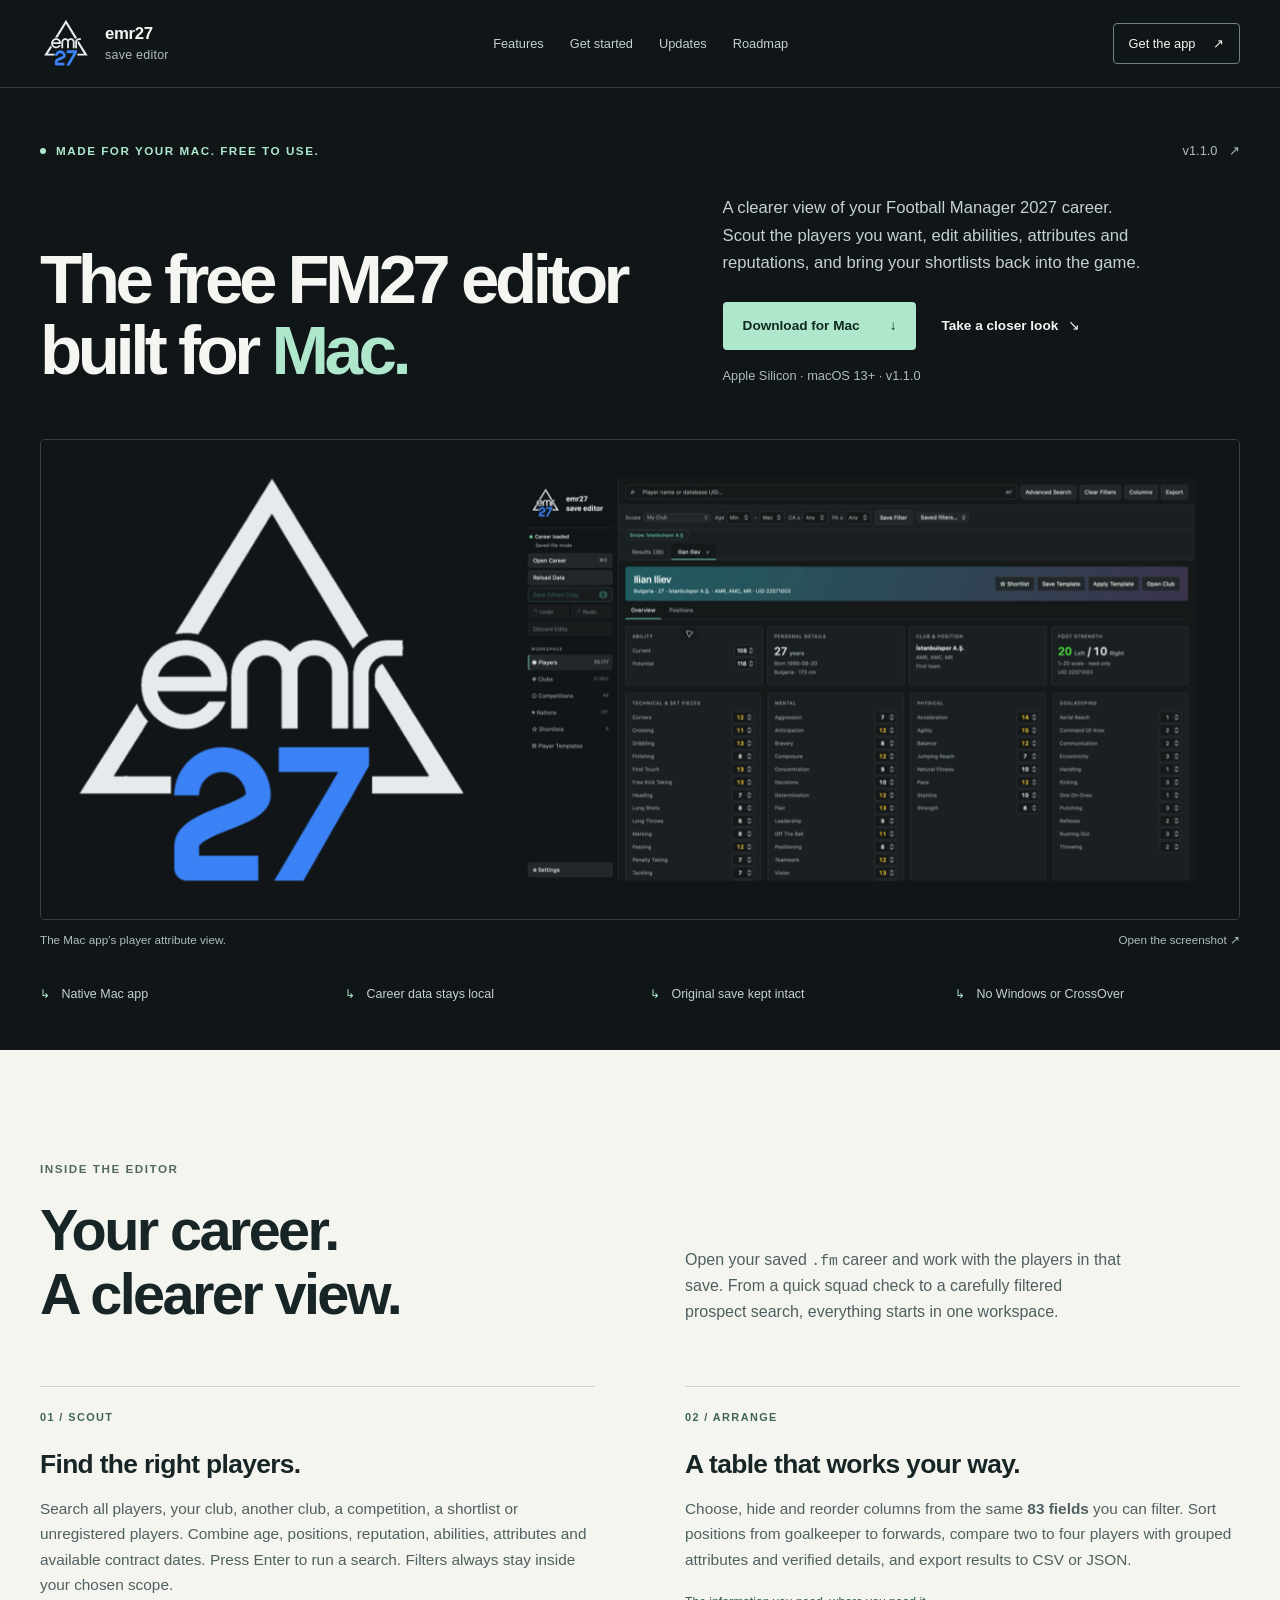
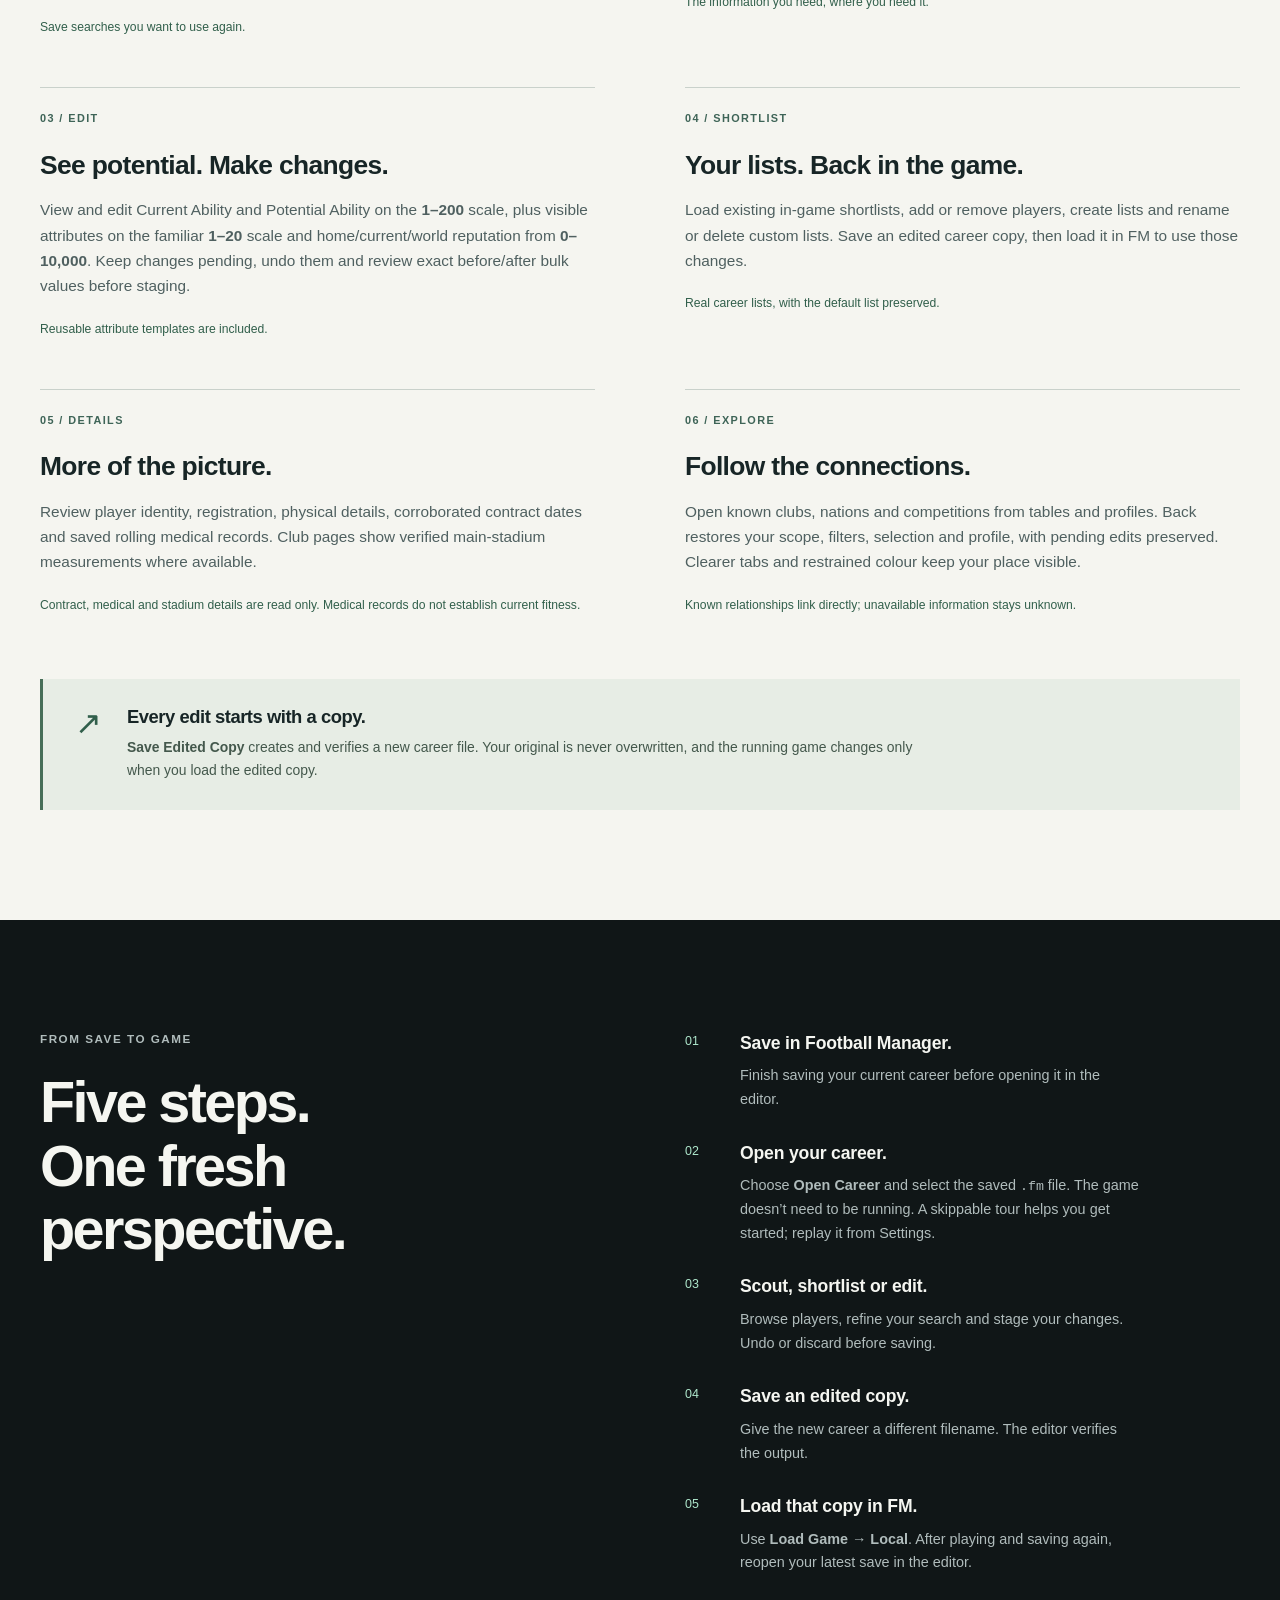
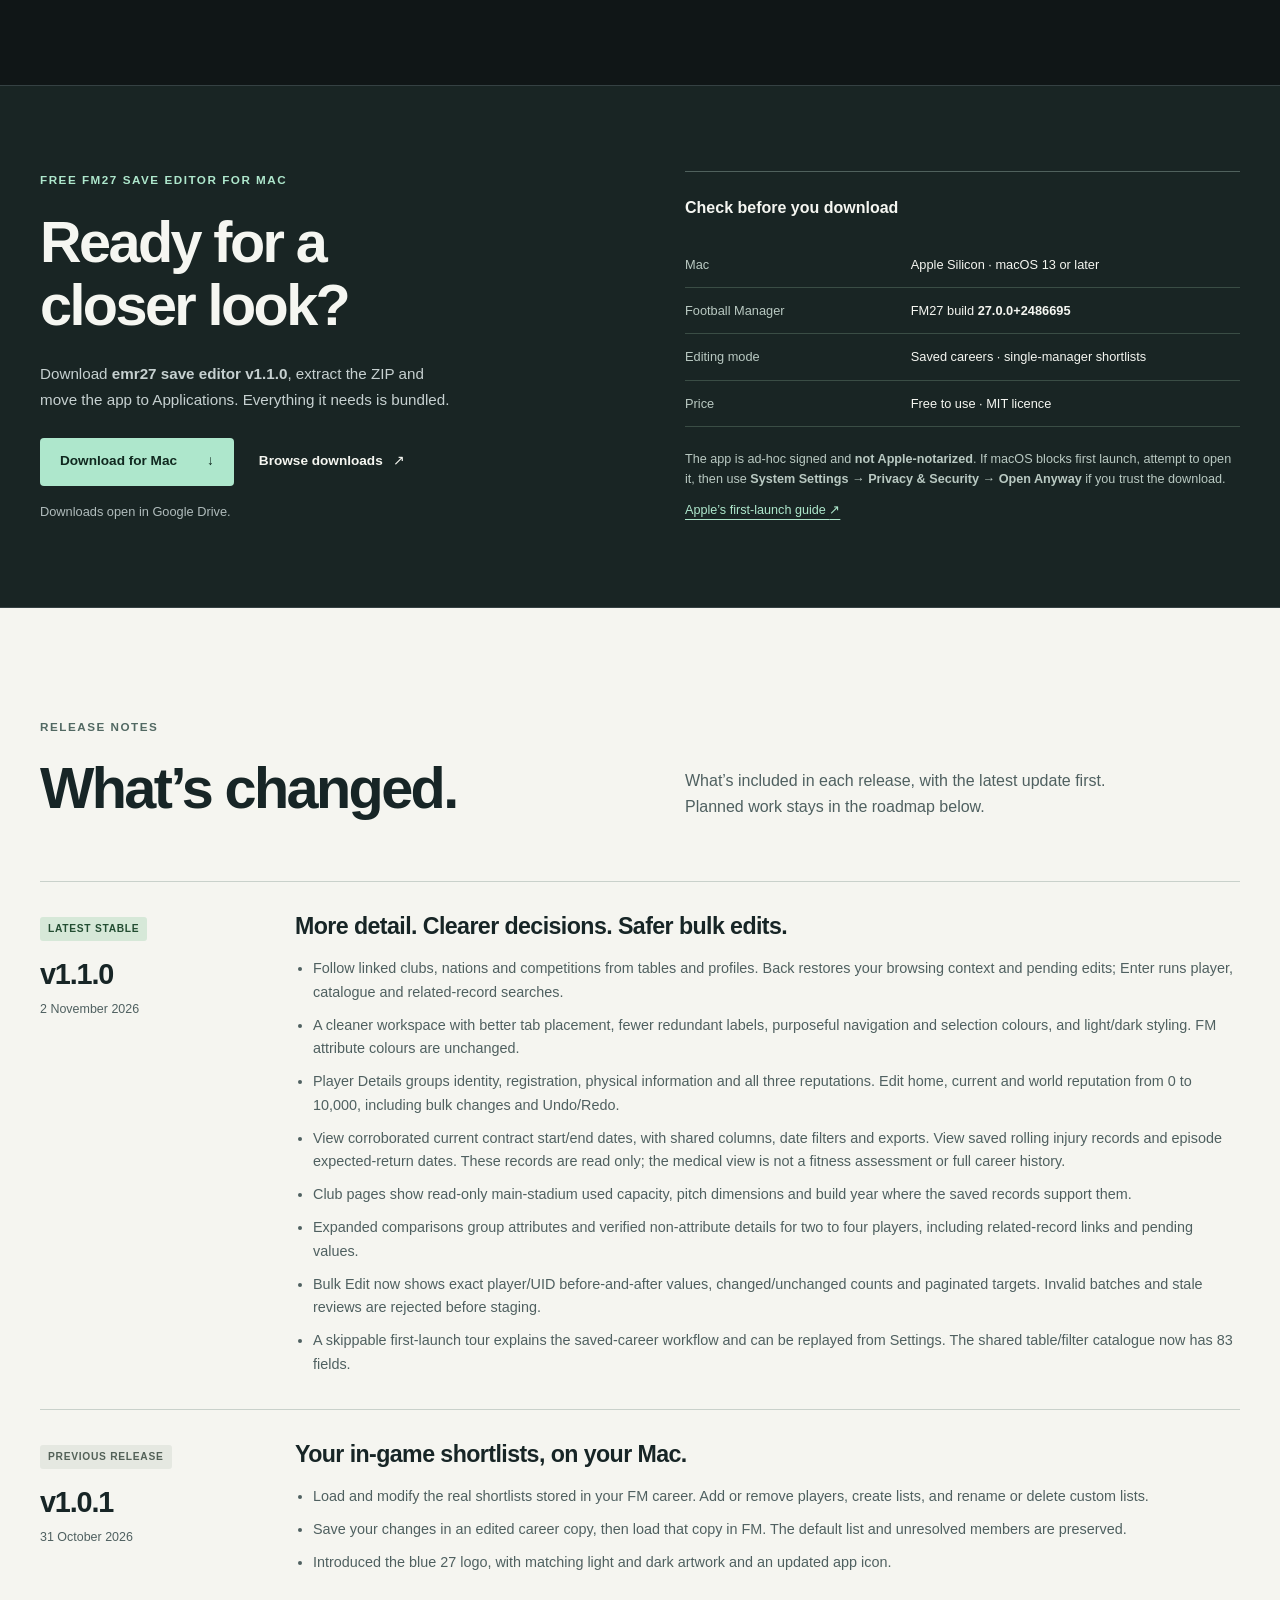
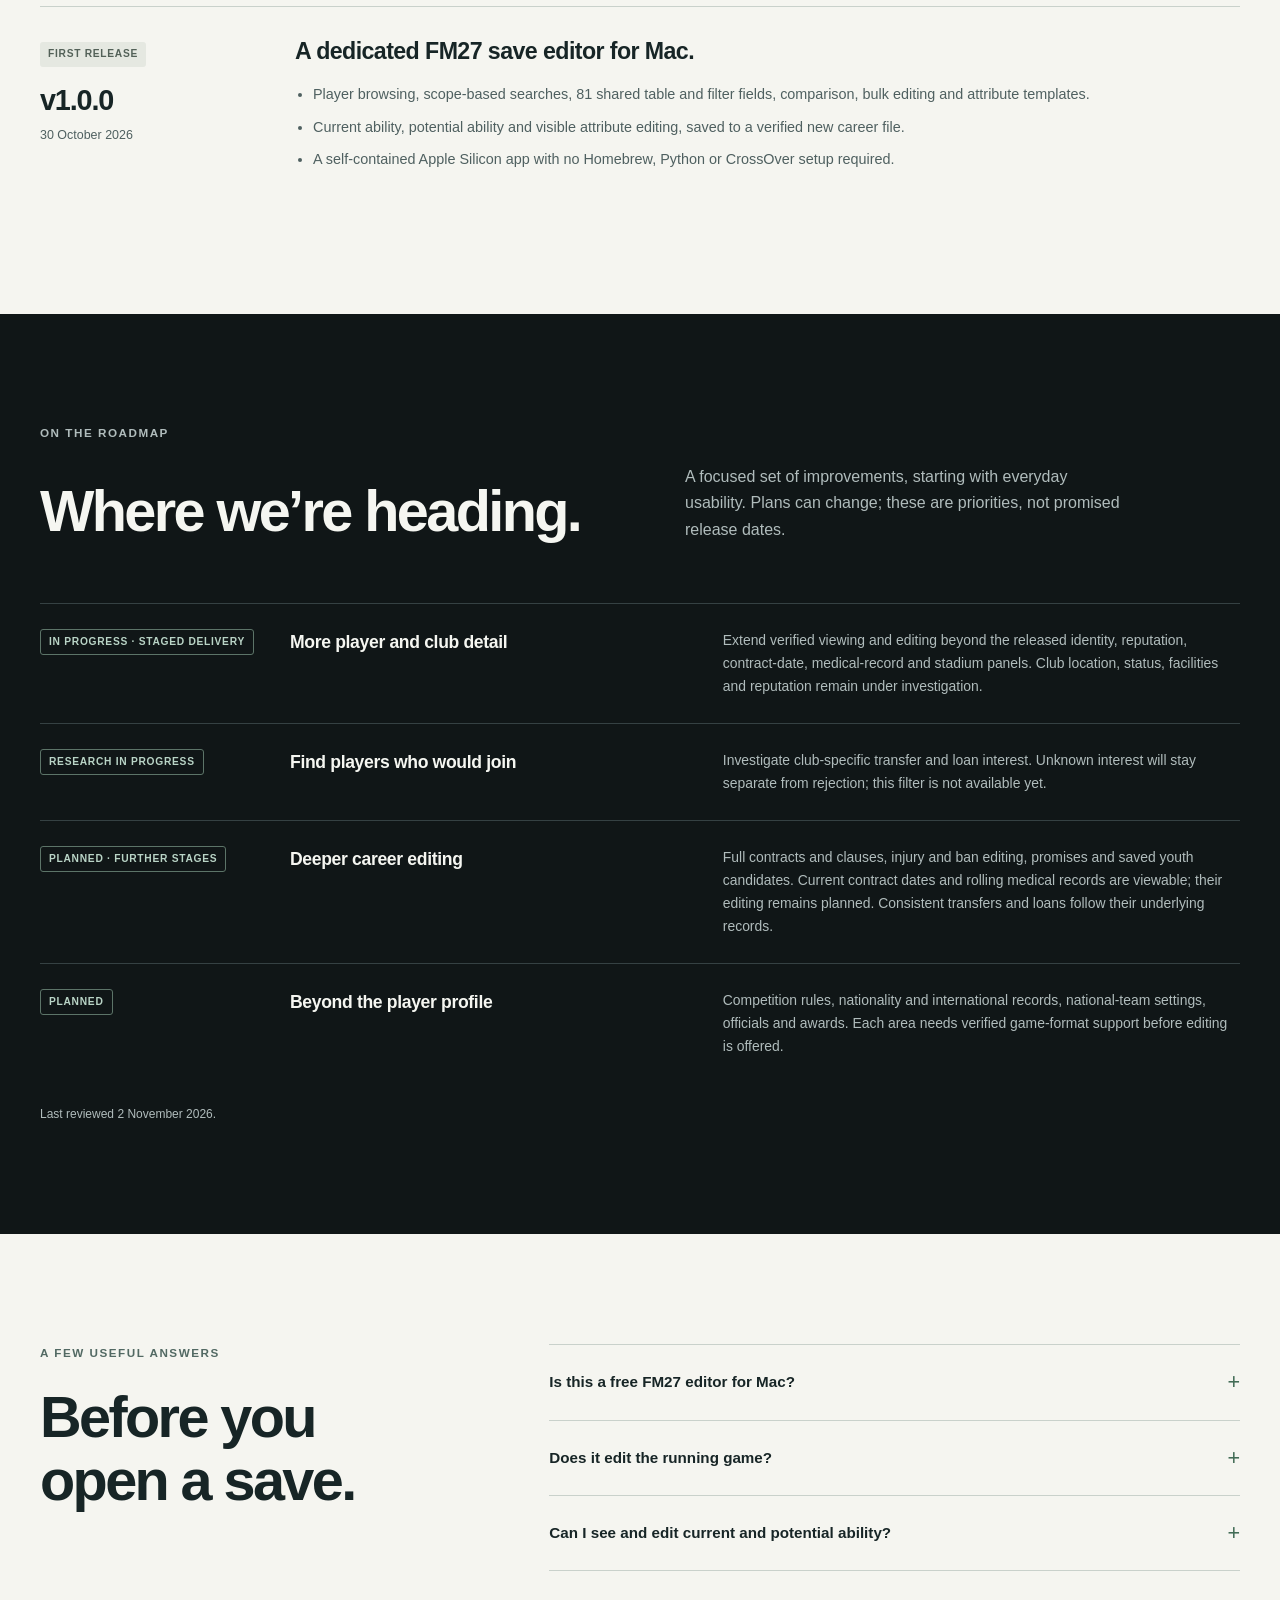
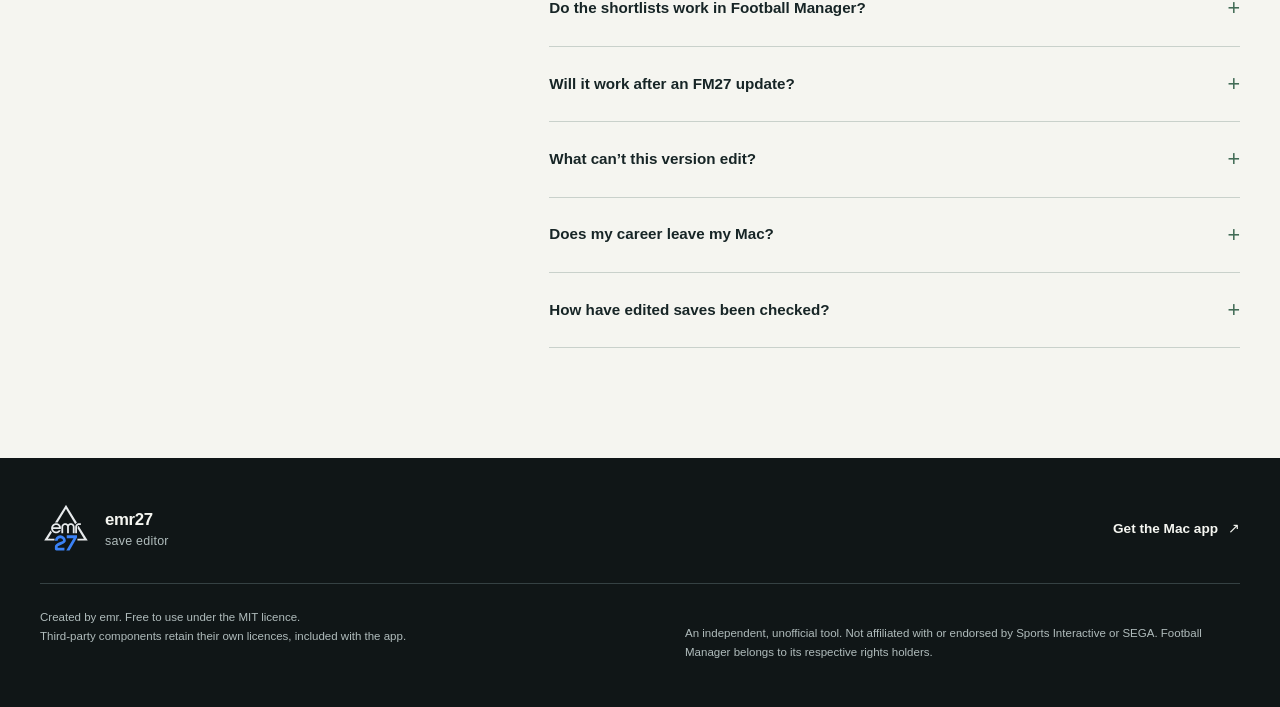
==== emr27/index.html @ 1d3b6b30 "Update emr27 page for the public 1.1.0 release" ====
<!doctype html>
<!-- Written by and owned by emr. Copyright (c) 2026 emr. Free to use under the MIT License. -->
<html lang="en">
<head>
  <meta charset="utf-8">
  <meta name="viewport" content="width=device-width, initial-scale=1">
  <title>Free FM27 Editor for Mac — emr27 save editor</title>
  <meta name="description" content="A free FM27 save editor for Mac. Scout current and potential ability, edit attributes and reputations, compare players and manage in-game shortlists. Built for Apple Silicon.">
  <meta name="robots" content="index, follow, max-image-preview:large">
  <meta name="theme-color" content="#101617">
  <link rel="canonical" href="https://www.aribulan.com/emr27/">
  <link rel="icon" type="image/svg+xml" href="assets/emr27-logo.svg">
  <meta property="og:type" content="website">
  <meta property="og:locale" content="en_GB">
  <meta property="og:title" content="Free FM27 Editor for Mac — emr27 save editor">
  <meta property="og:description" content="A free FM27 save editor for Mac. Scout current and potential ability, edit attributes and reputations, compare players and manage in-game shortlists. Built for Apple Silicon.">
  <meta property="og:url" content="https://www.aribulan.com/emr27/">
  <meta property="og:site_name" content="emr27 save editor">
  <meta property="og:image" content="https://www.aribulan.com/emr27/assets/emr27-banner.png">
  <meta property="og:image:width" content="2500">
  <meta property="og:image:height" content="1000">
  <meta property="og:image:alt" content="The blue 27 emr logo beside the Mac app’s player attributes screen.">
  <meta name="twitter:card" content="summary_large_image">
  <meta name="twitter:title" content="Free FM27 Editor for Mac — emr27 save editor">
  <meta name="twitter:description" content="A free FM27 save editor for Mac. Scout current and potential ability, edit attributes and reputations, compare players and manage in-game shortlists. Built for Apple Silicon.">
  <meta name="twitter:image" content="https://www.aribulan.com/emr27/assets/emr27-banner.png">
  <link rel="stylesheet" href="style.css">
  <script type="application/ld+json">{"@context": "https://schema.org", "@graph": [{"@type": "WebPage", "@id": "https://www.aribulan.com/emr27/", "url": "https://www.aribulan.com/emr27/", "name": "Free FM27 Editor for Mac — emr27 save editor", "description": "A free FM27 save editor for Mac. Scout current and potential ability, edit attributes and reputations, compare players and manage in-game shortlists. Built for Apple Silicon.", "inLanguage": "en", "dateModified": "2026-11-02", "primaryImageOfPage": "https://www.aribulan.com/emr27/assets/emr27-banner.png", "mainEntity": {"@id": "https://www.aribulan.com/emr27/#application"}}, {"@type": "SoftwareApplication", "@id": "https://www.aribulan.com/emr27/#application", "name": "emr27 save editor", "url": "https://www.aribulan.com/emr27/", "description": "A free FM27 save editor for Mac. Scout current and potential ability, edit attributes and reputations, compare players and manage in-game shortlists. Built for Apple Silicon.", "softwareVersion": "1.1.0", "operatingSystem": "macOS 13 or later (Apple Silicon)", "applicationCategory": "UtilitiesApplication", "softwareRequirements": "FM27 saved career, build 27.0.0+2486695", "downloadUrl": "https://drive.google.com/file/d/1xjrBhbd4LVgATN_V8yTuR7DKGyGWcsUb/view?usp=share_link", "isAccessibleForFree": true, "offers": {"@type": "Offer", "price": "0", "priceCurrency": "USD"}, "author": {"@type": "Organization", "name": "emr"}, "copyrightHolder": {"@type": "Organization", "name": "emr"}, "license": "https://opensource.org/license/mit", "image": "https://www.aribulan.com/emr27/assets/emr27-banner.png", "screenshot": "https://www.aribulan.com/emr27/assets/emr27-player-profile.png", "releaseNotes": "https://www.aribulan.com/emr27/#updates"}]}</script>
</head>
<body>
  <a class="skip-link" href="#main">Skip to content</a>
  <header class="site-header">
    <a class="brand" href="#top" aria-label="emr27 save editor home">
      <img src="assets/emr27-logo.svg" alt="" width="52" height="52">
      <span>emr27 <span class="brand-sub">save editor</span></span>
    </a>
    <nav aria-label="Main navigation">
      <a href="#features">Features</a><a href="#getting-started">Get started</a><a href="#updates">Updates</a><a href="#roadmap">Roadmap</a>
    </nav>
    <a class="nav-download" href="#download">Get the app <span aria-hidden="true">↗</span></a>
  </header>
  <main id="main">
    <section class="hero wrap" id="top" aria-labelledby="hero-title">
      <div class="hero-topline"><span class="eyebrow"><span class="status-dot" aria-hidden="true"></span>Made for your Mac. Free to use.</span><a class="version-link" href="#updates">v1.1.0 <span aria-hidden="true">↗</span></a></div>
      <div class="hero-copy">
        <h1 id="hero-title">The free FM27 editor<br>built for <span class="accent">Mac.</span></h1>
        <div class="hero-intro"><p>A clearer view of your Football Manager 2027 career. Scout the players you want, edit abilities, attributes and reputations, and bring your shortlists back into the game.</p><div class="actions"><a class="button primary" href="https://drive.google.com/file/d/1xjrBhbd4LVgATN_V8yTuR7DKGyGWcsUb/view?usp=share_link">Download for Mac <span aria-hidden="true">↓</span></a><a class="text-link" href="#features">Take a closer look <span aria-hidden="true">↘</span></a></div><p class="micro">Apple Silicon · macOS 13+ · v1.1.0</p></div>
      </div>
      <figure class="hero-art"><a href="assets/emr27-player-profile.png" aria-label="Open the full-size emr27 player profile screenshot"><img src="assets/emr27-banner.png" srcset="assets/emr27-banner-small.png 1300w, assets/emr27-banner.png 2500w" sizes="(max-width: 1240px) 94vw, 1200px" alt="emr27’s blue 27 triangle logo beside the actual Mac app showing a player’s current ability, potential ability, positions and attributes." width="2500" height="1000" fetchpriority="high" decoding="async"></a><figcaption><span>The Mac app’s player attribute view.</span><span>Open the screenshot <span aria-hidden="true">↗</span></span></figcaption></figure>
      <div class="trust-strip"><span><span aria-hidden="true">↳</span> Native Mac app</span><span><span aria-hidden="true">↳</span> Career data stays local</span><span><span aria-hidden="true">↳</span> Original save kept intact</span><span><span aria-hidden="true">↳</span> No Windows or CrossOver</span></div>
    </section>
    <section class="section light" id="features" aria-labelledby="features-title">
      <div class="wrap">
        <div class="section-heading"><p class="eyebrow">Inside the editor</p><h2 id="features-title">Your career.<br>A clearer view.</h2><p class="section-intro">Open your saved <code>.fm</code> career and work with the players in that save. From a quick squad check to a carefully filtered prospect search, everything starts in one workspace.</p></div>
        <div class="feature-grid">
          <article class="feature"><span class="feature-number">01 / SCOUT</span><h3>Find the right players.</h3><p>Search all players, your club, another club, a competition, a shortlist or unregistered players. Combine age, positions, reputation, abilities, attributes and available contract dates. Press Enter to run a search. Filters always stay inside your chosen scope.</p><span class="feature-detail">Save searches you want to use again.</span></article>
          <article class="feature"><span class="feature-number">02 / ARRANGE</span><h3>A table that works your way.</h3><p>Choose, hide and reorder columns from the same <strong>83 fields</strong> you can filter. Sort positions from goalkeeper to forwards, compare two to four players with grouped attributes and verified details, and export results to CSV or JSON.</p><span class="feature-detail">The information you need, where you need it.</span></article>
          <article class="feature"><span class="feature-number">03 / EDIT</span><h3>See potential. Make changes.</h3><p>View and edit Current Ability and Potential Ability on the <strong>1–200</strong> scale, plus visible attributes on the familiar <strong>1–20</strong> scale and home/current/world reputation from <strong>0–10,000</strong>. Keep changes pending, undo them and review exact before/after bulk values before staging.</p><span class="feature-detail">Reusable attribute templates are included.</span></article>
          <article class="feature"><span class="feature-number">04 / SHORTLIST</span><h3>Your lists. Back in the game.</h3><p>Load existing in-game shortlists, add or remove players, create lists and rename or delete custom lists. Save an edited career copy, then load it in FM to use those changes.</p><span class="feature-detail">Real career lists, with the default list preserved.</span></article>
          <article class="feature"><span class="feature-number">05 / DETAILS</span><h3>More of the picture.</h3><p>Review player identity, registration, physical details, corroborated contract dates and saved rolling medical records. Club pages show verified main-stadium measurements where available.</p><span class="feature-detail">Contract, medical and stadium details are read only. Medical records do not establish current fitness.</span></article>
          <article class="feature"><span class="feature-number">06 / EXPLORE</span><h3>Follow the connections.</h3><p>Open known clubs, nations and competitions from tables and profiles. Back restores your scope, filters, selection and profile, with pending edits preserved. Clearer tabs and restrained colour keep your place visible.</p><span class="feature-detail">Known relationships link directly; unavailable information stays unknown.</span></article>
        </div>
        <aside class="save-note"><span class="note-symbol" aria-hidden="true">↗</span><div><h3>Every edit starts with a copy.</h3><p><strong>Save Edited Copy</strong> creates and verifies a new career file. Your original is never overwritten, and the running game changes only when you load the edited copy.</p></div></aside>
      </div>
    </section>
    <section class="section wrap workflow" id="getting-started" aria-labelledby="workflow-title">
      <div class="section-heading compact"><p class="eyebrow">From save to game</p><h2 id="workflow-title">Five steps.<br>One fresh perspective.</h2></div>
      <ol class="steps">
        <li><h3>Save in Football Manager.</h3><p>Finish saving your current career before opening it in the editor.</p></li>
        <li><h3>Open your career.</h3><p>Choose <strong>Open Career</strong> and select the saved <code>.fm</code> file. The game doesn’t need to be running. A skippable tour helps you get started; replay it from Settings.</p></li>
        <li><h3>Scout, shortlist or edit.</h3><p>Browse players, refine your search and stage your changes. Undo or discard before saving.</p></li>
        <li><h3>Save an edited copy.</h3><p>Give the new career a different filename. The editor verifies the output.</p></li>
        <li><h3>Load that copy in FM.</h3><p>Use <strong>Load Game → Local</strong>. After playing and saving again, reopen your latest save in the editor.</p></li>
      </ol>
    </section>
    <section class="download-section" id="download" aria-labelledby="download-title"><div class="wrap download-layout">
      <div><p class="eyebrow">Free FM27 save editor for Mac</p><h2 id="download-title">Ready for a<br>closer look?</h2><p class="download-intro">Download <strong>emr27 save editor v1.1.0</strong>, extract the ZIP and move the app to Applications. Everything it needs is bundled.</p><div class="actions"><a class="button primary" href="https://drive.google.com/file/d/1xjrBhbd4LVgATN_V8yTuR7DKGyGWcsUb/view?usp=share_link">Download for Mac <span aria-hidden="true">↓</span></a><a class="text-link" href="https://drive.google.com/drive/folders/105I_y6kNkD5j0OReN2bi2jZQ3FB3hrSB?usp=share_link">Browse downloads <span aria-hidden="true">↗</span></a></div><p class="micro">Downloads open in Google Drive.</p></div>
      <div class="requirements"><h3>Check before you download</h3><dl><div><dt>Mac</dt><dd>Apple Silicon · macOS 13 or later</dd></div><div><dt>Football Manager</dt><dd>FM27 build <strong>27.0.0+2486695</strong></dd></div><div><dt>Editing mode</dt><dd>Saved careers · single-manager shortlists</dd></div><div><dt>Price</dt><dd>Free to use · MIT licence</dd></div></dl><p class="first-launch">The app is ad-hoc signed and <strong>not Apple-notarized</strong>. If macOS blocks first launch, attempt to open it, then use <strong>System Settings → Privacy &amp; Security → Open Anyway</strong> if you trust the download. <a href="https://support.apple.com/guide/mac-help/open-a-mac-app-from-an-unknown-developer-mh40616/mac">Apple’s first-launch guide <span aria-hidden="true">↗</span></a></p></div>
    </div></section>
    <section class="section light" id="updates" aria-labelledby="updates-title"><div class="wrap">
      <div class="section-heading"><p class="eyebrow">Release notes</p><h2 id="updates-title">What’s changed.</h2><p class="section-intro">What’s included in each release, with the latest update first. Planned work stays in the roadmap below.</p></div>
      <div class="releases"><article class="release"><div class="release-meta"><span class="badge">Latest stable</span><strong>v1.1.0</strong><time datetime="2026-11-02">2 November 2026</time></div><div><h3>More detail. Clearer decisions. Safer bulk edits.</h3><ul><li>Follow linked clubs, nations and competitions from tables and profiles. Back restores your browsing context and pending edits; Enter runs player, catalogue and related-record searches.</li><li>A cleaner workspace with better tab placement, fewer redundant labels, purposeful navigation and selection colours, and light/dark styling. FM attribute colours are unchanged.</li><li>Player Details groups identity, registration, physical information and all three reputations. Edit home, current and world reputation from 0 to 10,000, including bulk changes and Undo/Redo.</li><li>View corroborated current contract start/end dates, with shared columns, date filters and exports. View saved rolling injury records and episode expected-return dates. These records are read only; the medical view is not a fitness assessment or full career history.</li><li>Club pages show read-only main-stadium used capacity, pitch dimensions and build year where the saved records support them.</li><li>Expanded comparisons group attributes and verified non-attribute details for two to four players, including related-record links and pending values.</li><li>Bulk Edit now shows exact player/UID before-and-after values, changed/unchanged counts and paginated targets. Invalid batches and stale reviews are rejected before staging.</li><li>A skippable first-launch tour explains the saved-career workflow and can be replayed from Settings. The shared table/filter catalogue now has 83 fields.</li></ul></div></article>
<article class="release"><div class="release-meta"><span class="badge">Previous release</span><strong>v1.0.1</strong><time datetime="2026-10-31">31 October 2026</time></div><div><h3>Your in-game shortlists, on your Mac.</h3><ul><li>Load and modify the real shortlists stored in your FM career. Add or remove players, create lists, and rename or delete custom lists.</li><li>Save your changes in an edited career copy, then load that copy in FM. The default list and unresolved members are preserved.</li><li>Introduced the blue 27 logo, with matching light and dark artwork and an updated app icon.</li></ul></div></article>
<article class="release"><div class="release-meta"><span class="badge">First release</span><strong>v1.0.0</strong><time datetime="2026-10-30">30 October 2026</time></div><div><h3>A dedicated FM27 save editor for Mac.</h3><ul><li>Player browsing, scope-based searches, 81 shared table and filter fields, comparison, bulk editing and attribute templates.</li><li>Current ability, potential ability and visible attribute editing, saved to a verified new career file.</li><li>A self-contained Apple Silicon app with no Homebrew, Python or CrossOver setup required.</li></ul></div></article></div>

    </div></section>
    <section class="section wrap" id="roadmap" aria-labelledby="roadmap-title">
      <div class="section-heading"><p class="eyebrow">On the roadmap</p><h2 id="roadmap-title">Where we’re heading.</h2><p class="section-intro">A focused set of improvements, starting with everyday usability. Plans can change; these are priorities, not promised release dates.</p></div>
      <div class="roadmap"><article class="roadmap-row"><span class="badge">In progress · staged delivery</span><h3>More player and club detail</h3><p>Extend verified viewing and editing beyond the released identity, reputation, contract-date, medical-record and stadium panels. Club location, status, facilities and reputation remain under investigation.</p></article><article class="roadmap-row"><span class="badge">Research in progress</span><h3>Find players who would join</h3><p>Investigate club-specific transfer and loan interest. Unknown interest will stay separate from rejection; this filter is not available yet.</p></article><article class="roadmap-row"><span class="badge">Planned · further stages</span><h3>Deeper career editing</h3><p>Full contracts and clauses, injury and ban editing, promises and saved youth candidates. Current contract dates and rolling medical records are viewable; their editing remains planned. Consistent transfers and loans follow their underlying records.</p></article><article class="roadmap-row"><span class="badge">Planned</span><h3>Beyond the player profile</h3><p>Competition rules, nationality and international records, national-team settings, officials and awards. Each area needs verified game-format support before editing is offered.</p></article></div><p class="update-date">Last reviewed <time datetime="2026-11-02">2 November 2026</time>.</p>
    </section>
    <section class="section light" id="faq" aria-labelledby="faq-title"><div class="wrap faq-layout">
      <div><p class="eyebrow">A few useful answers</p><h2 id="faq-title">Before you<br>open a save.</h2></div>
      <div class="faq-list">
        <details><summary>Is this a free FM27 editor for Mac?</summary><div><p>Yes. emr27 save editor is free to use, modify and distribute under the MIT licence. It is built for Apple Silicon Macs running macOS 13 or later. Intel Macs, Windows and Linux are not supported by this release.</p></div></details>
        <details><summary>Does it edit the running game?</summary><div><p>It edits saved career files. Save in Football Manager, open that save in the app, then use Save Edited Copy. Changes appear in FM after you load the new copy. No Windows, CrossOver, separate Python installation or running game is required.</p></div></details>
        <details><summary>Can I see and edit current and potential ability?</summary><div><p>Yes. Current Ability and Potential Ability are viewable and editable from 1 to 200; visible attributes are editable from 1 to 20. FM may rebalance attributes to match current ability. Potential ability is a development ceiling, not a guarantee of progress.</p></div></details>
        <details><summary>Do the shortlists work in Football Manager?</summary><div><p>Yes, for the real lists embedded in supported single-manager careers. Edit list membership or create a new list, save an edited career copy and load it in FM. Standalone <code>.fmf</code> shortlist import and export are not supported. FM’s recruitment views may hide your own club’s players even when they belong to a list.</p></div></details>
        <details><summary>Will it work after an FM27 update?</summary><div><p>Only build <strong>27.0.0+2486695</strong> is currently supported. Other builds are rejected rather than edited with an unverified format. Check these release notes before using a newer game version.</p></div></details>
        <details><summary>What can’t this version edit?</summary><div><p>Contract dates, saved medical records and main-stadium details are read only. The medical view covers rolling records, not complete career history or current fitness. The release does not edit contracts, transfers, club finances, staff, injuries, bans or promises. Positions and feet are view only. Asking price, media descriptions and unverified hidden or personality fields are not exposed. Some registration links remain unresolved; competition scopes appear only where membership can be read.</p></div></details>
        <details><summary>Does my career leave my Mac?</summary><div><p>Career processing happens locally in the Mac app; no save upload is required. This webpage is for information and downloads, and does not accept career files. Downloading the app uses Google Drive.</p></div></details>
        <details><summary>How have edited saves been checked?</summary><div><p>Disposable edited careers have been loaded in FM to confirm an attribute edit, reputation edits including zero and 10,000, and shortlist creation, membership changes, renaming and deletion. Automated checks also verify read-back and archive preservation. Long-term development, list expiry and re-saving behaviour have not been separately verified. Keep your original career as a backup.</p></div></details>
      </div>
    </div></section>
  </main>
  <footer class="wrap footer"><div class="footer-top"><a class="brand" href="#top"><img src="assets/emr27-logo.svg" alt="" width="48" height="48"><span>emr27 <span class="brand-sub">save editor</span></span></a><a class="text-link" href="#download">Get the Mac app <span aria-hidden="true">↗</span></a></div><div class="footer-bottom"><p>Created by emr. Free to use under the MIT licence.<br>Third-party components retain their own licences, included with the app.</p><p>An independent, unofficial tool. Not affiliated with or endorsed by Sports Interactive or SEGA. Football Manager belongs to its respective rights holders.</p></div></footer>
</body>
</html>
---- emr27/style.css ----
/* Written by and owned by emr. Copyright (c) 2026 emr. Free to use under the MIT License. */
:root{color-scheme:dark;--ink:#101617;--surface:#151d1e;--line:#354143;--muted:#b0bcbc;--white:#f5f6f1;--mint:#aee7cc;--blue:#3b82f6;--paper:#f5f5f0;--paper-ink:#172526;--paper-muted:#4f6060;--max:1200px;font-family:-apple-system,BlinkMacSystemFont,"Segoe UI",sans-serif;font-synthesis:none;text-rendering:optimizeLegibility;scroll-behavior:smooth;scroll-padding-top:110px}

*{box-sizing:border-box}
body{margin:0;background:var(--ink);color:var(--white);font-size:16px;line-height:1.65}
a{color:inherit;text-decoration-thickness:1px;text-underline-offset:5px}
button,a,summary{-webkit-tap-highlight-color:transparent}
a:focus-visible,summary:focus-visible{outline:3px solid #3b82f6;outline-offset:6px;border-radius:2px}
a:hover{text-decoration-color:currentColor}
img{display:block;max-width:100%;height:auto}
h1,h2,h3,p,figure{margin:0}
h1,h2,h3{line-height:1.1;letter-spacing:-.045em}
h2{font-size:clamp(2.3rem,4.5vw,3.8rem);font-weight:600}
h3{font-size:1.45rem;letter-spacing:-.025em}
p+p{margin-top:1rem}
code{font-size:.92em}
strong{font-weight:600}
.wrap{width:min(var(--max),calc(100% - 80px));margin-inline:auto}
.section{padding-block:110px}
.light{background:var(--paper);color:var(--paper-ink);color-scheme:light}
.eyebrow{font-size:.73rem;font-weight:650;letter-spacing:.13em;text-transform:uppercase;line-height:1.5}
.accent{color:var(--mint)}
.micro{font-size:.8rem;color:var(--muted);margin-top:15px}
.skip-link{position:fixed;top:10px;left:10px;transform:translateY(-150%);z-index:20;background:var(--mint);color:var(--ink);padding:12px 20px}
.skip-link:focus{transform:translateY(0)}

.site-header{position:sticky;top:0;z-index:10;min-height:88px;width:100%;padding:14px max(40px,calc((100vw - var(--max))/2));display:flex;align-items:center;justify-content:space-between;gap:24px;border-bottom:1px solid var(--line);background:var(--ink)}
.brand{display:flex;align-items:center;gap:13px;text-decoration:none;flex-shrink:0;font-size:1.05rem;letter-spacing:-.02em;font-weight:650;line-height:1.2}
.brand img{width:52px;height:52px}
.brand-sub{display:block;color:var(--muted);font-size:.78rem;letter-spacing:.02em;margin-top:4px;font-weight:400}
nav{display:flex;gap:26px;align-items:center}
nav a{font-size:.8rem;text-decoration:none;color:#c5cece;padding-block:9px}
nav a:hover{color:var(--mint)}
.nav-download{font-size:.8rem;text-decoration:none;border:1px solid #71817d;padding:9px 15px;border-radius:4px}
.nav-download:hover{border-color:var(--mint);color:var(--mint)}
.nav-download span{margin-left:14px}

.hero{padding-top:52px}
.hero-topline{display:flex;align-items:center;justify-content:space-between;gap:20px}
.hero-topline .eyebrow{color:var(--mint);display:flex;align-items:center;gap:10px}
.status-dot{width:6px;height:6px;border-radius:50%;background:var(--mint)}
.version-link{font-size:.8rem;text-decoration:none;color:var(--muted)}
.version-link span{margin-left:8px}
.hero-copy{display:grid;grid-template-columns:1.18fr 1fr;gap:72px;align-items:end;margin-top:33px;margin-bottom:52px}
h1{font-size:clamp(2.8rem,5.4vw,4.85rem);font-weight:600;line-height:1.03;letter-spacing:-.065em}
.hero-intro>p:first-child{color:#c6d0d0;font-size:1.04rem;max-width:430px}
.actions{display:flex;align-items:center;gap:25px;flex-wrap:wrap;margin-top:26px}
.button{display:inline-flex;align-items:center;justify-content:space-between;gap:30px;text-decoration:none;border-radius:4px;padding:13px 20px;font-size:.85rem;font-weight:650;line-height:1.5;min-height:48px}
.primary{background:var(--mint);color:#10281f}
.primary:hover{background:#c4f3de}
.text-link{font-size:.85rem;font-weight:550;text-decoration:none;min-height:44px;display:inline-flex;align-items:center;gap:10px}
.text-link:hover{text-decoration:underline}
.hero-art{background:#101617}
.hero-art>a{display:block;border:1px solid var(--line);border-radius:5px;overflow:hidden}
.hero-art img{width:100%}
.hero-art figcaption{display:flex;justify-content:space-between;gap:16px;color:var(--muted);font-size:.73rem;padding-top:10px}
.trust-strip{display:grid;grid-template-columns:repeat(4,1fr);gap:20px;padding:35px 0 45px;font-size:.78rem;color:#c6d0d0}
.trust-strip span span{color:var(--mint);margin-right:8px}

.section-heading{display:grid;grid-template-columns:1fr 1fr;column-gap:90px;align-items:end;margin-bottom:60px}
.section-heading .eyebrow{grid-column:1/-1;margin-bottom:22px;color:var(--muted)}
.light .eyebrow{color:#526963}
.section-intro{max-width:440px;color:var(--muted);font-size:1rem}
.light .section-intro{color:var(--paper-muted)}
.feature-grid{display:grid;grid-template-columns:1fr 1fr;column-gap:90px;row-gap:50px}
.feature{border-top:1px solid #c9d1cb;padding-top:22px}
.feature-number{display:block;font-size:.68rem;letter-spacing:.13em;color:#3e6457;margin-bottom:23px;font-weight:650}
.feature h3{font-size:1.65rem;margin-bottom:17px}
.feature p{color:var(--paper-muted);font-size:.96rem}
.feature-detail{display:block;margin-top:20px;font-size:.76rem;color:#315f4b}
.save-note{display:flex;gap:25px;align-items:start;margin-top:64px;padding:28px 32px;background:#e7ede5;border-left:3px solid #476e58}
.save-note h3{font-size:1.15rem;margin-bottom:9px}
.save-note p{font-size:.87rem;color:#44584c;max-width:820px}
.note-symbol{font-size:2rem;line-height:1;color:#315f4b}
.workflow{display:grid;grid-template-columns:1fr 1fr;gap:90px}
.workflow .section-heading{display:block;margin:0}
.workflow .eyebrow{margin-bottom:24px}
.steps{counter-reset:step;list-style:none;margin:0;padding:0}
.steps li{counter-increment:step;position:relative;padding:0 0 28px 55px}
.steps li:last-child{padding-bottom:0}
.steps li:before{content:"0" counter(step);position:absolute;left:0;top:0;color:var(--mint);font-size:.78rem;line-height:1.8}
.steps h3{font-size:1.1rem;line-height:1.5;letter-spacing:-.01em}
.steps p{color:var(--muted);font-size:.9rem;margin-top:8px;max-width:400px}

.download-section{border-block:1px solid var(--line);background:#192524;padding-block:85px}
.download-layout{display:grid;grid-template-columns:1fr 1fr;gap:90px}
.download-layout .eyebrow{color:var(--mint);margin-bottom:22px}
.download-intro{color:#c6d0d0;max-width:415px;font-size:.95rem;margin-top:24px}
.requirements{border-top:1px solid #50615d;padding-top:24px}
.requirements h3{font-size:1rem;line-height:1.5;letter-spacing:0}
dl{margin:22px 0}
dl>div{display:grid;grid-template-columns:1fr 1.6fr;gap:20px;padding:12px 0;border-bottom:1px solid #3a4d45;font-size:.8rem}
dt{color:#b9c9c2}
dd{margin:0}
.first-launch{font-size:.79rem;color:#b9c9c2}
.first-launch a{display:block;margin-top:10px;color:var(--mint)}

.release{display:grid;grid-template-columns:210px 1fr;gap:45px;border-top:1px solid #c9d1cb;padding:32px 0}
.release-meta>strong{display:block;font-size:1.8rem;font-weight:600;letter-spacing:-.04em;line-height:1.2;margin-top:16px}
.release-meta time{display:block;margin-top:8px;font-size:.78rem;color:var(--paper-muted)}
.badge{display:inline-block;border-radius:3px;padding:4px 8px;background:#d6e8d8;color:#234d32;font-size:.64rem;letter-spacing:.07em;text-transform:uppercase;font-weight:650;line-height:1.6}
.release h3{font-size:1.45rem;margin-bottom:18px}
.release ul,.unreleased ul{margin:0;padding-left:18px;color:var(--paper-muted);font-size:.9rem}
.release li+li,.unreleased li+li{margin-top:9px}
.release+.release .badge{background:#e5e8e1;color:#536158}
.unreleased{display:grid;grid-template-columns:210px 1fr;gap:45px;background:#e9ece6;padding:28px;margin-top:22px}
.unreleased h3{font-size:1.15rem;margin-top:15px}
.outlined{background:transparent;border:1px solid #a7b5a7;color:#3d5143}
.unreleased p{margin-top:15px;font-size:.77rem;color:#465c4a}
.roadmap-row{display:grid;grid-template-columns:215px 1fr 1.3fr;gap:35px;align-items:start;border-top:1px solid var(--line);padding:25px 0}
.roadmap-row .badge{background:transparent;color:#b9d4c6;border:1px solid #5c7468;justify-self:start}
.roadmap-row h3{font-size:1.1rem;letter-spacing:-.02em;line-height:1.5}
.roadmap-row p{font-size:.87rem;color:var(--muted)}
.update-date{font-size:.75rem;color:var(--muted);margin-top:22px}
.faq-layout{display:grid;grid-template-columns:.85fr 1.4fr;gap:90px}
.faq-layout .eyebrow{margin-bottom:24px}
.faq-list{border-top:1px solid #c9d1cb}
details{border-bottom:1px solid #c9d1cb}
summary{cursor:pointer;list-style:none;display:flex;align-items:center;justify-content:space-between;gap:30px;padding:21px 0;font-size:.95rem;font-weight:550;line-height:1.5}
summary::-webkit-details-marker{display:none}
summary:after{content:"+";font-size:1.35rem;color:#426c56;font-weight:400}
details[open] summary:after{content:"−"}
details>div{padding:0 30px 24px 0;color:var(--paper-muted);font-size:.88rem}
.footer{padding-block:45px}
.footer-top{display:flex;align-items:center;justify-content:space-between;gap:30px;border-bottom:1px solid var(--line);padding-bottom:28px}
.footer-bottom{display:grid;grid-template-columns:1fr 1fr;gap:90px;padding-top:24px;font-size:.72rem;color:var(--muted)}

@media(min-width:1600px){h1{font-size:5.1rem}
}

@media(max-width:1000px){.wrap{width:calc(100% - 48px)}
.site-header{padding-inline:24px;gap:15px}
nav{gap:15px}
.hero-copy,.section-heading,.feature-grid,.workflow,.download-layout,.faq-layout{column-gap:42px}
.hero-copy{grid-template-columns:1.1fr 1fr;gap:35px}
.actions{gap:15px}
.trust-strip{grid-template-columns:repeat(2,1fr);gap:12px}
.section{padding-block:80px}
.roadmap-row{grid-template-columns:170px 1fr;gap:15px 30px}
.roadmap-row p{grid-column:2}
.feature h3{font-size:1.45rem}
.release,.unreleased{grid-template-columns:170px 1fr;gap:25px}
}

@media(max-width:720px){:root{scroll-padding-top:130px}
.wrap{width:calc(100% - 40px)}
.site-header{padding:10px 20px;flex-wrap:wrap;gap:6px 14px}
.brand{font-size:.9rem;gap:9px}
.brand img{width:42px;height:42px}
.brand-sub{font-size:.68rem}
nav{order:3;flex-basis:100%;justify-content:space-between;gap:12px}
nav a{font-size:.73rem}
.nav-download{font-size:.74rem;padding:7px 12px}
.nav-download span{margin-left:6px}
.hero{padding-top:30px}
.hero-topline .eyebrow{font-size:.61rem;letter-spacing:.08em}
.version-link{font-size:.72rem}
.hero-copy{grid-template-columns:1fr;gap:24px;margin-top:30px;margin-bottom:32px}
h1{font-size:clamp(2.7rem,9.5vw,4.1rem);line-height:1.07}
.hero-intro>p:first-child{font-size:.96rem;max-width:520px}
.actions{gap:20px;margin-top:22px}
.hero-art{margin-inline:-20px}
.hero-art>a{border-radius:0;border-inline:0}
.hero-art figcaption{padding-inline:20px;font-size:.63rem}
.hero-art figcaption span:last-child{display:none}
.trust-strip{padding:26px 0 30px;gap:10px;font-size:.67rem}
.trust-strip span span{margin-right:4px}
.section{padding-block:60px}
.section-heading{display:block;margin-bottom:35px}
.section-heading .eyebrow{margin-bottom:18px}
.section-intro{margin-top:23px;font-size:.95rem}
.feature-grid{grid-template-columns:1fr;gap:30px}
.feature{padding-top:18px}
.feature-number{margin-bottom:16px}
.feature h3{font-size:1.5rem}
.feature p{font-size:.91rem}
.feature-detail{margin-top:14px}
.save-note{padding:23px 20px;gap:16px;margin-top:38px}
.save-note p{font-size:.81rem}
.workflow,.download-layout,.faq-layout{grid-template-columns:1fr;gap:35px}
.steps li{padding-left:44px}
.download-section{padding-block:60px}
.download-intro{font-size:.93rem}
.requirements{padding-top:22px}
dl>div{font-size:.77rem;gap:12px;grid-template-columns:1fr 1.5fr}
.release{grid-template-columns:1fr;gap:20px;padding:26px 0}
.release-meta{display:flex;align-items:center;flex-wrap:wrap;gap:12px}
.release-meta>strong{font-size:1.4rem;margin-top:0;order:-1}
.release-meta time{margin-top:0;flex-basis:100%}
.release h3{font-size:1.3rem}
.release ul{font-size:.86rem}
.unreleased{grid-template-columns:1fr;gap:20px;padding:22px}
.roadmap-row{grid-template-columns:1fr;gap:13px;padding:24px 0}
.roadmap-row p{grid-column:auto}
.roadmap-row h3{font-size:1.15rem}
.faq-layout h2 br{display:none}
summary{font-size:.88rem;padding-block:20px}
.footer-top{gap:15px}
.footer-top>.text-link{font-size:.75rem}
.footer-bottom{grid-template-columns:1fr;gap:20px}
.footer-bottom p+p{margin-top:0}
.footer{padding-block:30px}
}

@media(prefers-reduced-motion:reduce){:root{scroll-behavior:auto}
}
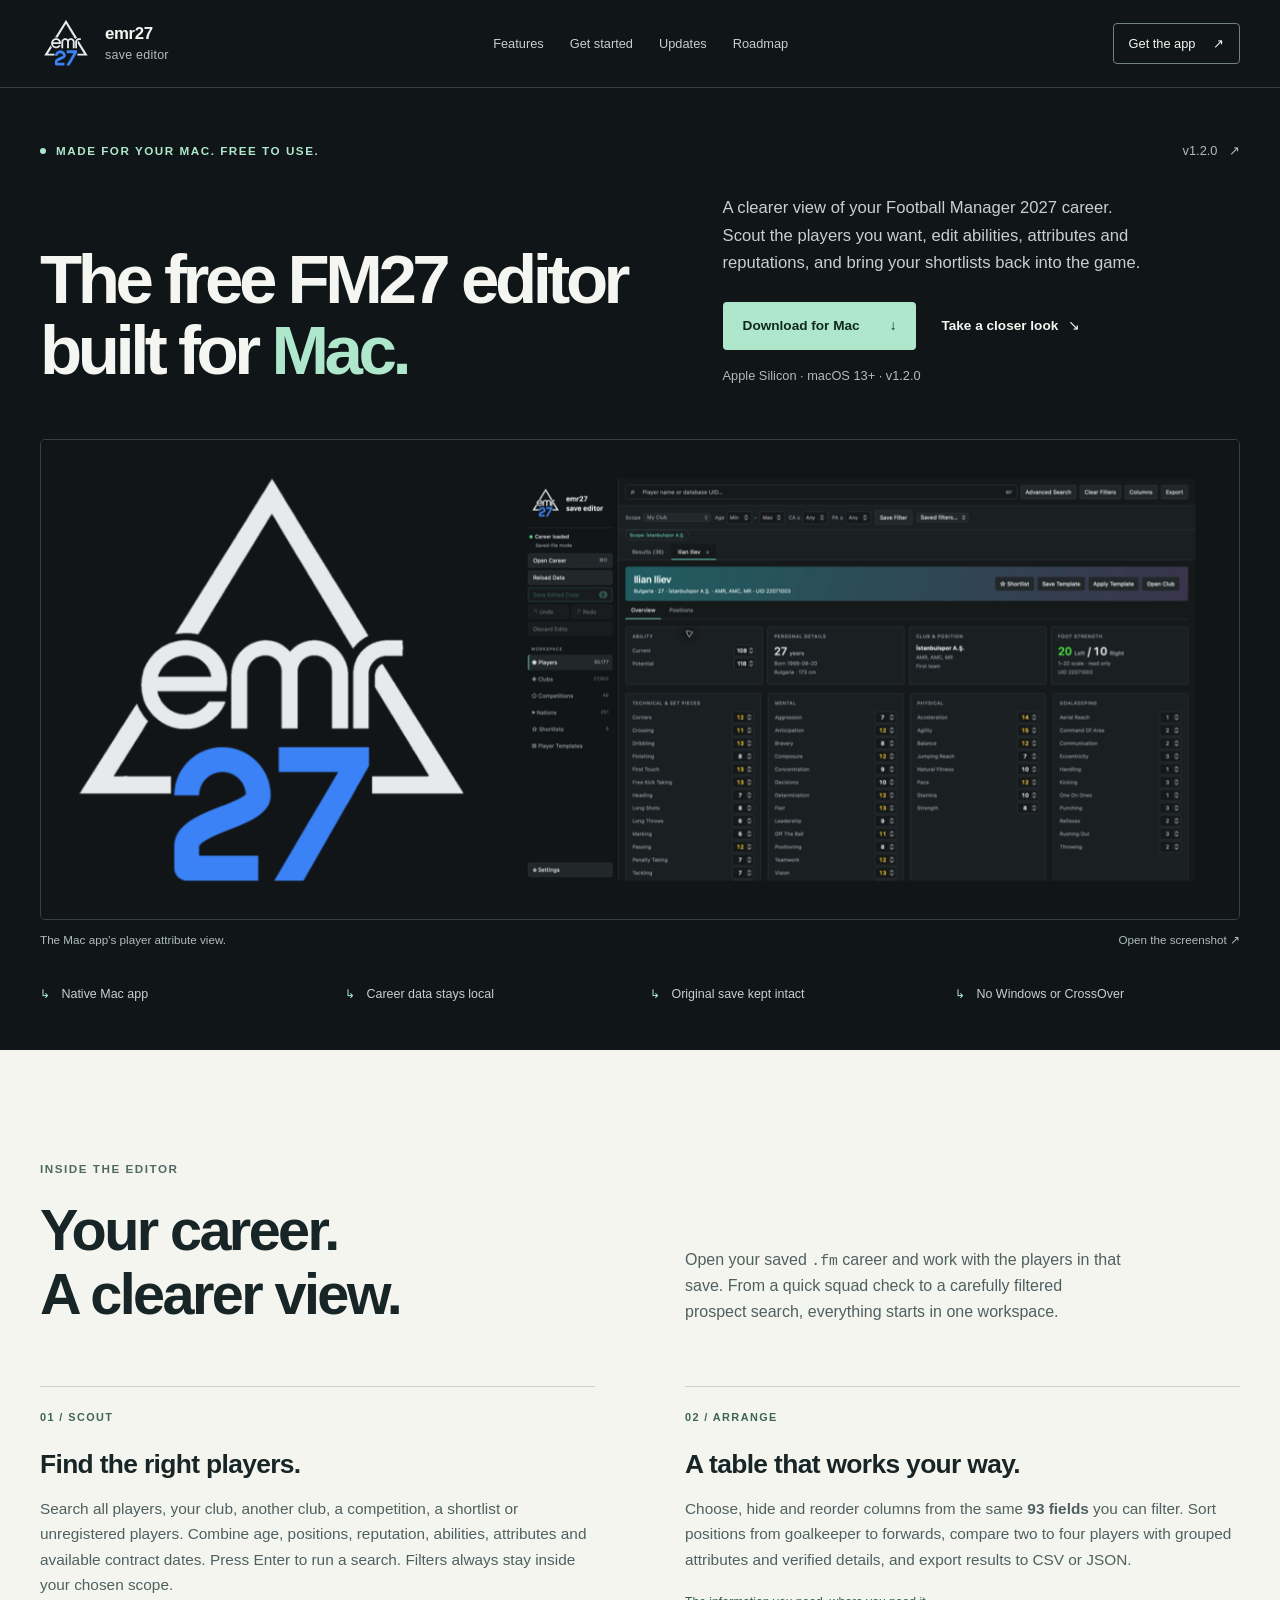
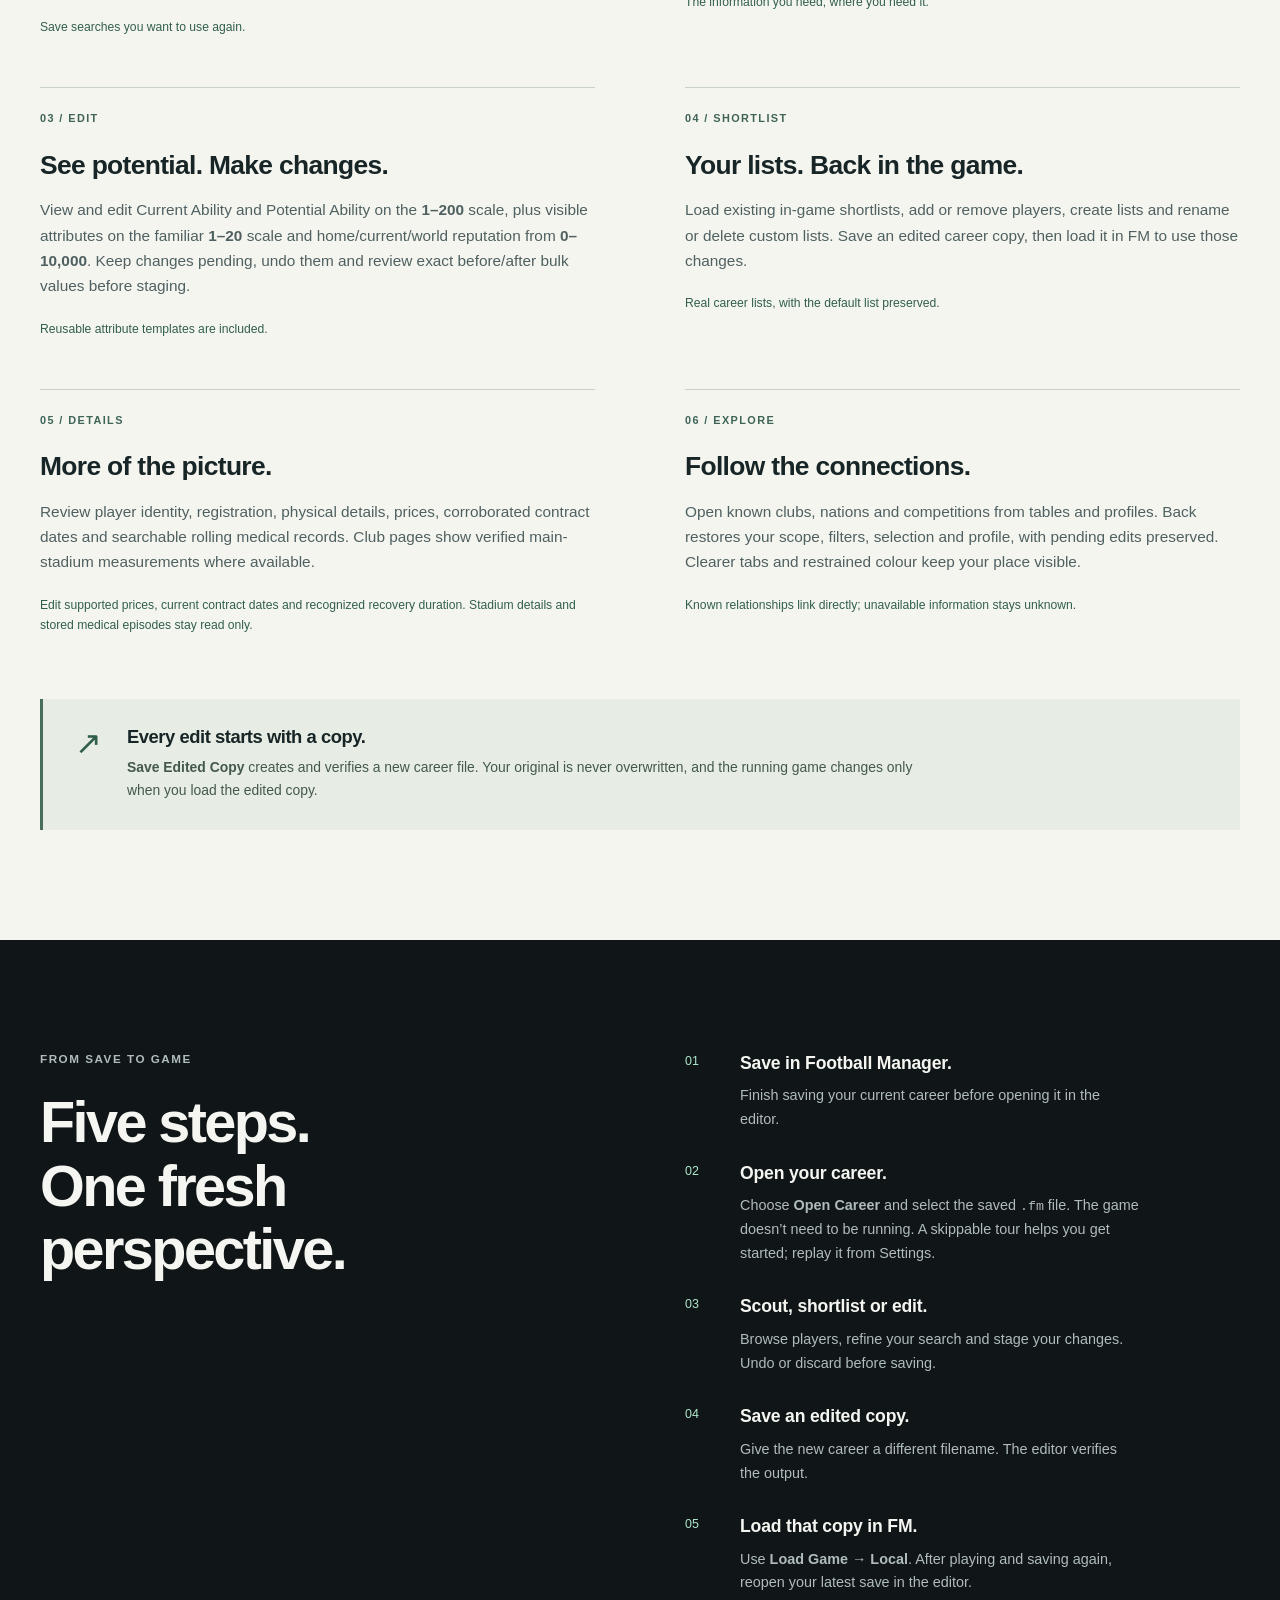
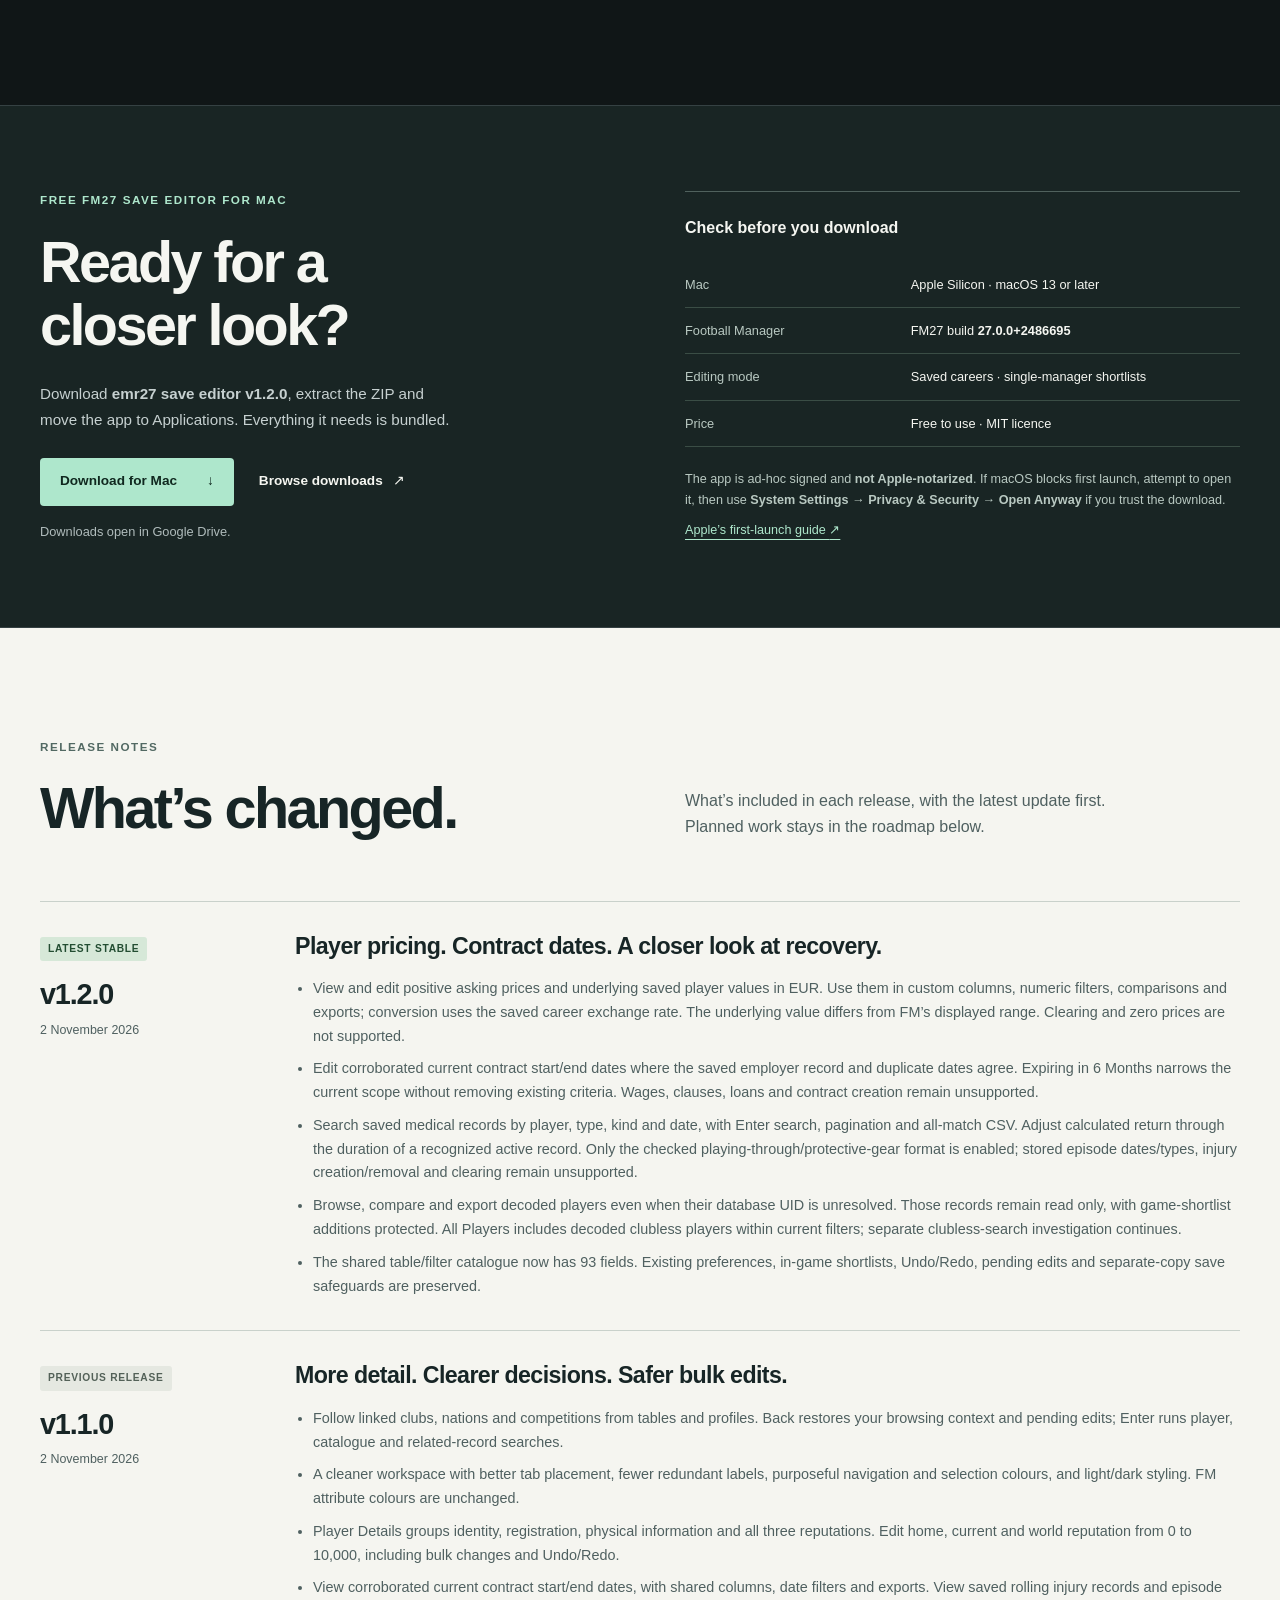
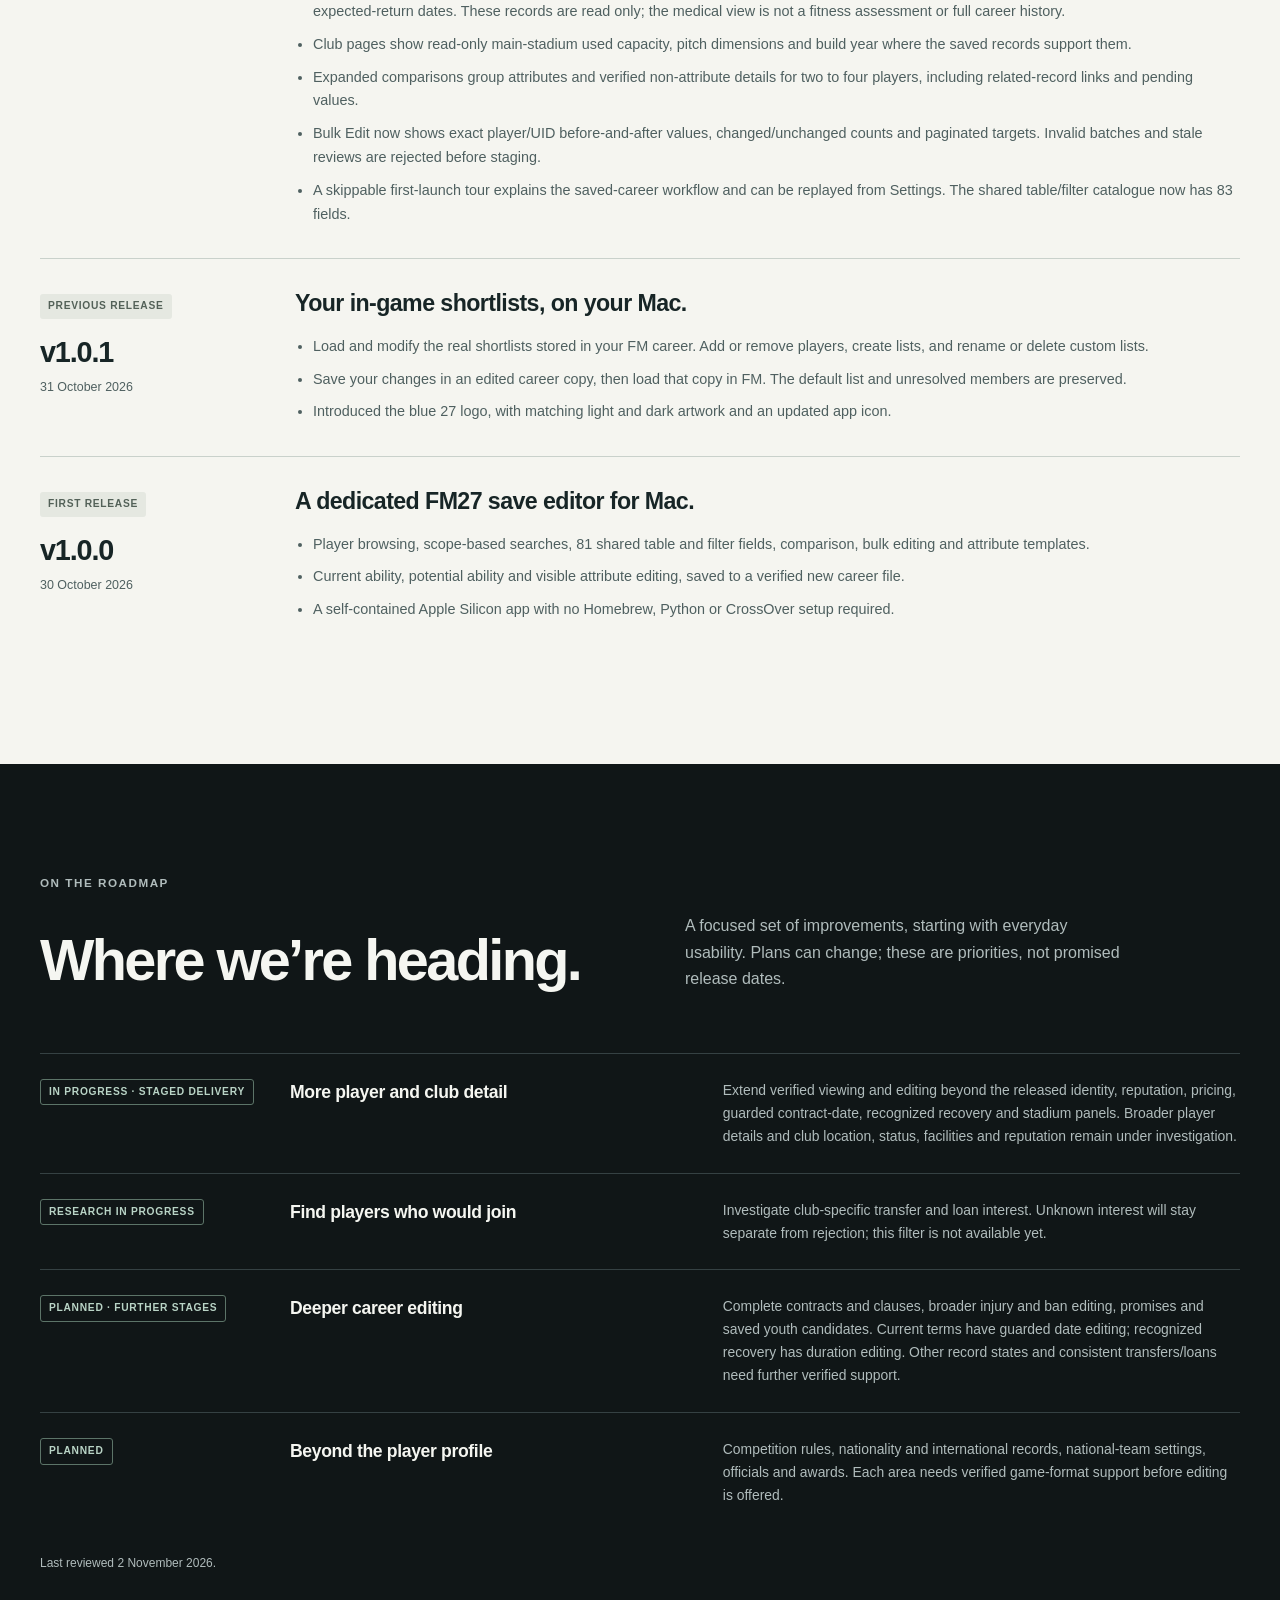
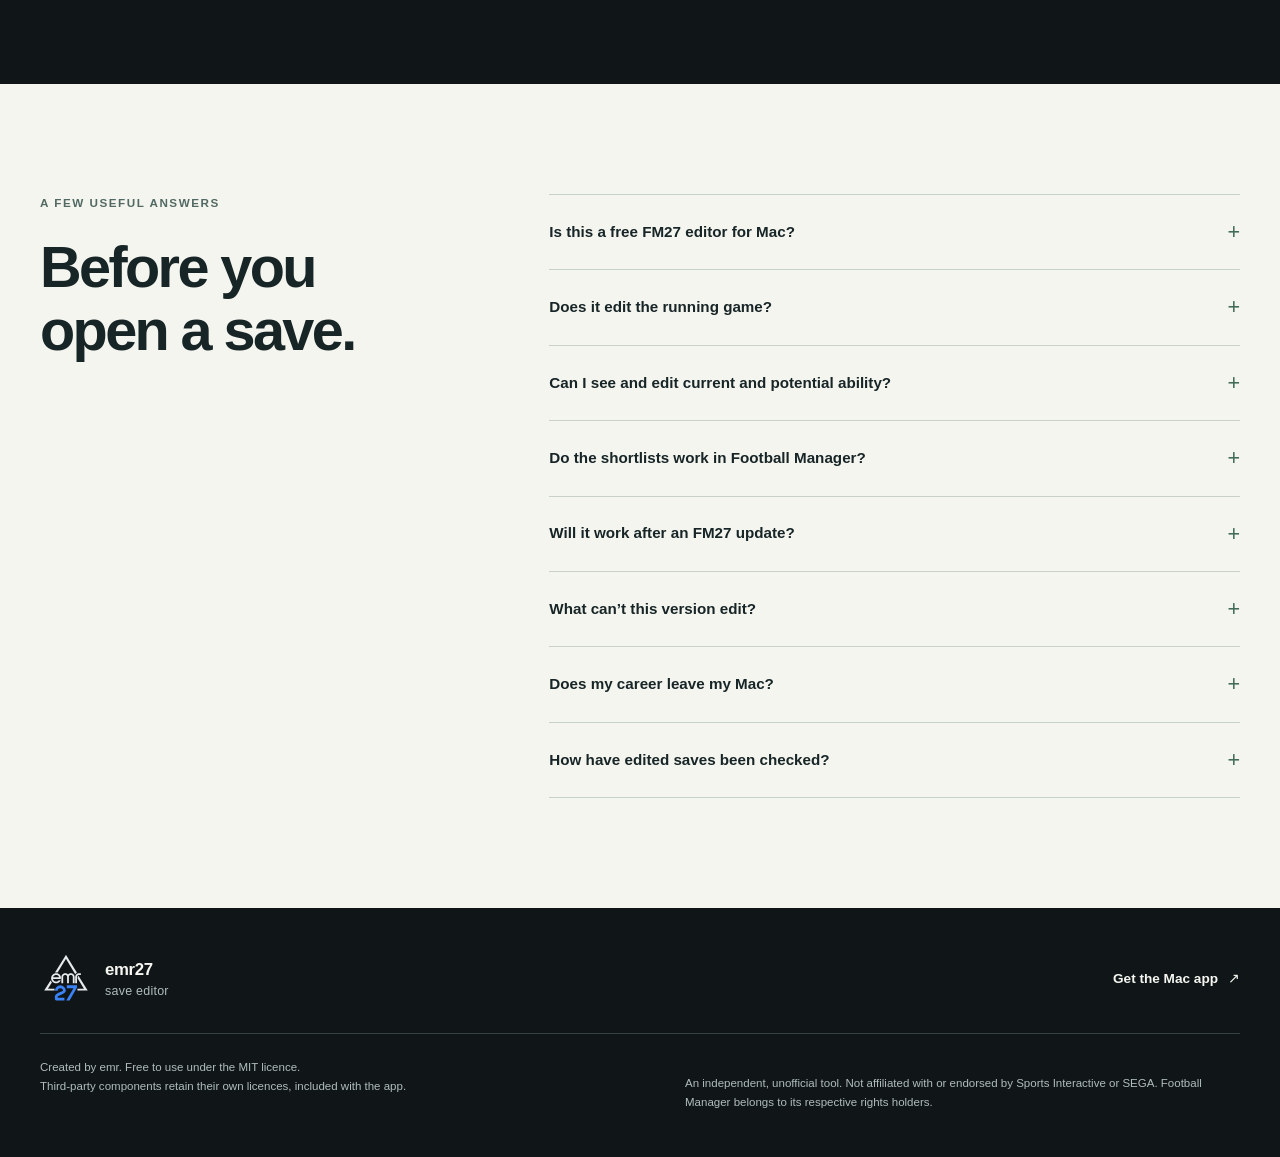
==== commit 74f393f8: "Publish emr27 v1.2.0 scope and release notes" ====
--- a/emr27/index.html
+++ b/emr27/index.html
@@ -5,7 +5,7 @@
   <meta charset="utf-8">
   <meta name="viewport" content="width=device-width, initial-scale=1">
   <title>Free FM27 Editor for Mac — emr27 save editor</title>
-  <meta name="description" content="A free FM27 save editor for Mac. Scout current and potential ability, edit attributes and reputations, compare players and manage in-game shortlists. Built for Apple Silicon.">
+  <meta name="description" content="A free FM27 save editor for Mac. Scout abilities, edit attributes, reputations, player prices and supported contract dates, and manage in-game shortlists. Built for Apple Silicon.">
   <meta name="robots" content="index, follow, max-image-preview:large">
   <meta name="theme-color" content="#101617">
   <link rel="canonical" href="https://www.aribulan.com/emr27/">
@@ -13,7 +13,7 @@
   <meta property="og:type" content="website">
   <meta property="og:locale" content="en_GB">
   <meta property="og:title" content="Free FM27 Editor for Mac — emr27 save editor">
-  <meta property="og:description" content="A free FM27 save editor for Mac. Scout current and potential ability, edit attributes and reputations, compare players and manage in-game shortlists. Built for Apple Silicon.">
+  <meta property="og:description" content="A free FM27 save editor for Mac. Scout abilities, edit attributes, reputations, player prices and supported contract dates, and manage in-game shortlists. Built for Apple Silicon.">
   <meta property="og:url" content="https://www.aribulan.com/emr27/">
   <meta property="og:site_name" content="emr27 save editor">
   <meta property="og:image" content="https://www.aribulan.com/emr27/assets/emr27-banner.png">
@@ -22,10 +22,10 @@
   <meta property="og:image:alt" content="The blue 27 emr logo beside the Mac app’s player attributes screen.">
   <meta name="twitter:card" content="summary_large_image">
   <meta name="twitter:title" content="Free FM27 Editor for Mac — emr27 save editor">
-  <meta name="twitter:description" content="A free FM27 save editor for Mac. Scout current and potential ability, edit attributes and reputations, compare players and manage in-game shortlists. Built for Apple Silicon.">
+  <meta name="twitter:description" content="A free FM27 save editor for Mac. Scout abilities, edit attributes, reputations, player prices and supported contract dates, and manage in-game shortlists. Built for Apple Silicon.">
   <meta name="twitter:image" content="https://www.aribulan.com/emr27/assets/emr27-banner.png">
   <link rel="stylesheet" href="style.css">
-  <script type="application/ld+json">{"@context": "https://schema.org", "@graph": [{"@type": "WebPage", "@id": "https://www.aribulan.com/emr27/", "url": "https://www.aribulan.com/emr27/", "name": "Free FM27 Editor for Mac — emr27 save editor", "description": "A free FM27 save editor for Mac. Scout current and potential ability, edit attributes and reputations, compare players and manage in-game shortlists. Built for Apple Silicon.", "inLanguage": "en", "dateModified": "2026-11-02", "primaryImageOfPage": "https://www.aribulan.com/emr27/assets/emr27-banner.png", "mainEntity": {"@id": "https://www.aribulan.com/emr27/#application"}}, {"@type": "SoftwareApplication", "@id": "https://www.aribulan.com/emr27/#application", "name": "emr27 save editor", "url": "https://www.aribulan.com/emr27/", "description": "A free FM27 save editor for Mac. Scout current and potential ability, edit attributes and reputations, compare players and manage in-game shortlists. Built for Apple Silicon.", "softwareVersion": "1.1.0", "operatingSystem": "macOS 13 or later (Apple Silicon)", "applicationCategory": "UtilitiesApplication", "softwareRequirements": "FM27 saved career, build 27.0.0+2486695", "downloadUrl": "https://drive.google.com/file/d/1xjrBhbd4LVgATN_V8yTuR7DKGyGWcsUb/view?usp=share_link", "isAccessibleForFree": true, "offers": {"@type": "Offer", "price": "0", "priceCurrency": "USD"}, "author": {"@type": "Organization", "name": "emr"}, "copyrightHolder": {"@type": "Organization", "name": "emr"}, "license": "https://opensource.org/license/mit", "image": "https://www.aribulan.com/emr27/assets/emr27-banner.png", "screenshot": "https://www.aribulan.com/emr27/assets/emr27-player-profile.png", "releaseNotes": "https://www.aribulan.com/emr27/#updates"}]}</script>
+  <script type="application/ld+json">{"@context": "https://schema.org", "@graph": [{"@type": "WebPage", "@id": "https://www.aribulan.com/emr27/", "url": "https://www.aribulan.com/emr27/", "name": "Free FM27 Editor for Mac — emr27 save editor", "description": "A free FM27 save editor for Mac. Scout abilities, edit attributes, reputations, player prices and supported contract dates, and manage in-game shortlists. Built for Apple Silicon.", "inLanguage": "en", "dateModified": "2026-11-02", "primaryImageOfPage": "https://www.aribulan.com/emr27/assets/emr27-banner.png", "mainEntity": {"@id": "https://www.aribulan.com/emr27/#application"}}, {"@type": "SoftwareApplication", "@id": "https://www.aribulan.com/emr27/#application", "name": "emr27 save editor", "url": "https://www.aribulan.com/emr27/", "description": "A free FM27 save editor for Mac. Scout abilities, edit attributes, reputations, player prices and supported contract dates, and manage in-game shortlists. Built for Apple Silicon.", "softwareVersion": "1.2.0", "operatingSystem": "macOS 13 or later (Apple Silicon)", "applicationCategory": "UtilitiesApplication", "softwareRequirements": "FM27 saved career, build 27.0.0+2486695", "downloadUrl": "https://drive.google.com/file/d/1xjrBhbd4LVgATN_V8yTuR7DKGyGWcsUb/view?usp=share_link", "isAccessibleForFree": true, "offers": {"@type": "Offer", "price": "0", "priceCurrency": "USD"}, "author": {"@type": "Organization", "name": "emr"}, "copyrightHolder": {"@type": "Organization", "name": "emr"}, "license": "https://opensource.org/license/mit", "image": "https://www.aribulan.com/emr27/assets/emr27-banner.png", "screenshot": "https://www.aribulan.com/emr27/assets/emr27-player-profile.png", "releaseNotes": "https://www.aribulan.com/emr27/#updates"}]}</script>
 </head>
 <body>
   <a class="skip-link" href="#main">Skip to content</a>
@@ -41,10 +41,10 @@
   </header>
   <main id="main">
     <section class="hero wrap" id="top" aria-labelledby="hero-title">
-      <div class="hero-topline"><span class="eyebrow"><span class="status-dot" aria-hidden="true"></span>Made for your Mac. Free to use.</span><a class="version-link" href="#updates">v1.1.0 <span aria-hidden="true">↗</span></a></div>
+      <div class="hero-topline"><span class="eyebrow"><span class="status-dot" aria-hidden="true"></span>Made for your Mac. Free to use.</span><a class="version-link" href="#updates">v1.2.0 <span aria-hidden="true">↗</span></a></div>
       <div class="hero-copy">
         <h1 id="hero-title">The free FM27 editor<br>built for <span class="accent">Mac.</span></h1>
-        <div class="hero-intro"><p>A clearer view of your Football Manager 2027 career. Scout the players you want, edit abilities, attributes and reputations, and bring your shortlists back into the game.</p><div class="actions"><a class="button primary" href="https://drive.google.com/file/d/1xjrBhbd4LVgATN_V8yTuR7DKGyGWcsUb/view?usp=share_link">Download for Mac <span aria-hidden="true">↓</span></a><a class="text-link" href="#features">Take a closer look <span aria-hidden="true">↘</span></a></div><p class="micro">Apple Silicon · macOS 13+ · v1.1.0</p></div>
+        <div class="hero-intro"><p>A clearer view of your Football Manager 2027 career. Scout the players you want, edit abilities, attributes and reputations, and bring your shortlists back into the game.</p><div class="actions"><a class="button primary" href="https://drive.google.com/file/d/1xjrBhbd4LVgATN_V8yTuR7DKGyGWcsUb/view?usp=share_link">Download for Mac <span aria-hidden="true">↓</span></a><a class="text-link" href="#features">Take a closer look <span aria-hidden="true">↘</span></a></div><p class="micro">Apple Silicon · macOS 13+ · v1.2.0</p></div>
       </div>
       <figure class="hero-art"><a href="assets/emr27-player-profile.png" aria-label="Open the full-size emr27 player profile screenshot"><img src="assets/emr27-banner.png" srcset="assets/emr27-banner-small.png 1300w, assets/emr27-banner.png 2500w" sizes="(max-width: 1240px) 94vw, 1200px" alt="emr27’s blue 27 triangle logo beside the actual Mac app showing a player’s current ability, potential ability, positions and attributes." width="2500" height="1000" fetchpriority="high" decoding="async"></a><figcaption><span>The Mac app’s player attribute view.</span><span>Open the screenshot <span aria-hidden="true">↗</span></span></figcaption></figure>
       <div class="trust-strip"><span><span aria-hidden="true">↳</span> Native Mac app</span><span><span aria-hidden="true">↳</span> Career data stays local</span><span><span aria-hidden="true">↳</span> Original save kept intact</span><span><span aria-hidden="true">↳</span> No Windows or CrossOver</span></div>
@@ -54,10 +54,10 @@
         <div class="section-heading"><p class="eyebrow">Inside the editor</p><h2 id="features-title">Your career.<br>A clearer view.</h2><p class="section-intro">Open your saved <code>.fm</code> career and work with the players in that save. From a quick squad check to a carefully filtered prospect search, everything starts in one workspace.</p></div>
         <div class="feature-grid">
           <article class="feature"><span class="feature-number">01 / SCOUT</span><h3>Find the right players.</h3><p>Search all players, your club, another club, a competition, a shortlist or unregistered players. Combine age, positions, reputation, abilities, attributes and available contract dates. Press Enter to run a search. Filters always stay inside your chosen scope.</p><span class="feature-detail">Save searches you want to use again.</span></article>
-          <article class="feature"><span class="feature-number">02 / ARRANGE</span><h3>A table that works your way.</h3><p>Choose, hide and reorder columns from the same <strong>83 fields</strong> you can filter. Sort positions from goalkeeper to forwards, compare two to four players with grouped attributes and verified details, and export results to CSV or JSON.</p><span class="feature-detail">The information you need, where you need it.</span></article>
+          <article class="feature"><span class="feature-number">02 / ARRANGE</span><h3>A table that works your way.</h3><p>Choose, hide and reorder columns from the same <strong>93 fields</strong> you can filter. Sort positions from goalkeeper to forwards, compare two to four players with grouped attributes and verified details, and export results to CSV or JSON.</p><span class="feature-detail">The information you need, where you need it.</span></article>
           <article class="feature"><span class="feature-number">03 / EDIT</span><h3>See potential. Make changes.</h3><p>View and edit Current Ability and Potential Ability on the <strong>1–200</strong> scale, plus visible attributes on the familiar <strong>1–20</strong> scale and home/current/world reputation from <strong>0–10,000</strong>. Keep changes pending, undo them and review exact before/after bulk values before staging.</p><span class="feature-detail">Reusable attribute templates are included.</span></article>
           <article class="feature"><span class="feature-number">04 / SHORTLIST</span><h3>Your lists. Back in the game.</h3><p>Load existing in-game shortlists, add or remove players, create lists and rename or delete custom lists. Save an edited career copy, then load it in FM to use those changes.</p><span class="feature-detail">Real career lists, with the default list preserved.</span></article>
-          <article class="feature"><span class="feature-number">05 / DETAILS</span><h3>More of the picture.</h3><p>Review player identity, registration, physical details, corroborated contract dates and saved rolling medical records. Club pages show verified main-stadium measurements where available.</p><span class="feature-detail">Contract, medical and stadium details are read only. Medical records do not establish current fitness.</span></article>
+          <article class="feature"><span class="feature-number">05 / DETAILS</span><h3>More of the picture.</h3><p>Review player identity, registration, physical details, prices, corroborated contract dates and searchable rolling medical records. Club pages show verified main-stadium measurements where available.</p><span class="feature-detail">Edit supported prices, current contract dates and recognized recovery duration. Stadium details and stored medical episodes stay read only.</span></article>
           <article class="feature"><span class="feature-number">06 / EXPLORE</span><h3>Follow the connections.</h3><p>Open known clubs, nations and competitions from tables and profiles. Back restores your scope, filters, selection and profile, with pending edits preserved. Clearer tabs and restrained colour keep your place visible.</p><span class="feature-detail">Known relationships link directly; unavailable information stays unknown.</span></article>
         </div>
         <aside class="save-note"><span class="note-symbol" aria-hidden="true">↗</span><div><h3>Every edit starts with a copy.</h3><p><strong>Save Edited Copy</strong> creates and verifies a new career file. Your original is never overwritten, and the running game changes only when you load the edited copy.</p></div></aside>
@@ -74,19 +74,20 @@
       </ol>
     </section>
     <section class="download-section" id="download" aria-labelledby="download-title"><div class="wrap download-layout">
-      <div><p class="eyebrow">Free FM27 save editor for Mac</p><h2 id="download-title">Ready for a<br>closer look?</h2><p class="download-intro">Download <strong>emr27 save editor v1.1.0</strong>, extract the ZIP and move the app to Applications. Everything it needs is bundled.</p><div class="actions"><a class="button primary" href="https://drive.google.com/file/d/1xjrBhbd4LVgATN_V8yTuR7DKGyGWcsUb/view?usp=share_link">Download for Mac <span aria-hidden="true">↓</span></a><a class="text-link" href="https://drive.google.com/drive/folders/105I_y6kNkD5j0OReN2bi2jZQ3FB3hrSB?usp=share_link">Browse downloads <span aria-hidden="true">↗</span></a></div><p class="micro">Downloads open in Google Drive.</p></div>
+      <div><p class="eyebrow">Free FM27 save editor for Mac</p><h2 id="download-title">Ready for a<br>closer look?</h2><p class="download-intro">Download <strong>emr27 save editor v1.2.0</strong>, extract the ZIP and move the app to Applications. Everything it needs is bundled.</p><div class="actions"><a class="button primary" href="https://drive.google.com/file/d/1xjrBhbd4LVgATN_V8yTuR7DKGyGWcsUb/view?usp=share_link">Download for Mac <span aria-hidden="true">↓</span></a><a class="text-link" href="https://drive.google.com/drive/folders/105I_y6kNkD5j0OReN2bi2jZQ3FB3hrSB?usp=share_link">Browse downloads <span aria-hidden="true">↗</span></a></div><p class="micro">Downloads open in Google Drive.</p></div>
       <div class="requirements"><h3>Check before you download</h3><dl><div><dt>Mac</dt><dd>Apple Silicon · macOS 13 or later</dd></div><div><dt>Football Manager</dt><dd>FM27 build <strong>27.0.0+2486695</strong></dd></div><div><dt>Editing mode</dt><dd>Saved careers · single-manager shortlists</dd></div><div><dt>Price</dt><dd>Free to use · MIT licence</dd></div></dl><p class="first-launch">The app is ad-hoc signed and <strong>not Apple-notarized</strong>. If macOS blocks first launch, attempt to open it, then use <strong>System Settings → Privacy &amp; Security → Open Anyway</strong> if you trust the download. <a href="https://support.apple.com/guide/mac-help/open-a-mac-app-from-an-unknown-developer-mh40616/mac">Apple’s first-launch guide <span aria-hidden="true">↗</span></a></p></div>
     </div></section>
     <section class="section light" id="updates" aria-labelledby="updates-title"><div class="wrap">
       <div class="section-heading"><p class="eyebrow">Release notes</p><h2 id="updates-title">What’s changed.</h2><p class="section-intro">What’s included in each release, with the latest update first. Planned work stays in the roadmap below.</p></div>
-      <div class="releases"><article class="release"><div class="release-meta"><span class="badge">Latest stable</span><strong>v1.1.0</strong><time datetime="2026-11-02">2 November 2026</time></div><div><h3>More detail. Clearer decisions. Safer bulk edits.</h3><ul><li>Follow linked clubs, nations and competitions from tables and profiles. Back restores your browsing context and pending edits; Enter runs player, catalogue and related-record searches.</li><li>A cleaner workspace with better tab placement, fewer redundant labels, purposeful navigation and selection colours, and light/dark styling. FM attribute colours are unchanged.</li><li>Player Details groups identity, registration, physical information and all three reputations. Edit home, current and world reputation from 0 to 10,000, including bulk changes and Undo/Redo.</li><li>View corroborated current contract start/end dates, with shared columns, date filters and exports. View saved rolling injury records and episode expected-return dates. These records are read only; the medical view is not a fitness assessment or full career history.</li><li>Club pages show read-only main-stadium used capacity, pitch dimensions and build year where the saved records support them.</li><li>Expanded comparisons group attributes and verified non-attribute details for two to four players, including related-record links and pending values.</li><li>Bulk Edit now shows exact player/UID before-and-after values, changed/unchanged counts and paginated targets. Invalid batches and stale reviews are rejected before staging.</li><li>A skippable first-launch tour explains the saved-career workflow and can be replayed from Settings. The shared table/filter catalogue now has 83 fields.</li></ul></div></article>
+      <div class="releases"><article class="release"><div class="release-meta"><span class="badge">Latest stable</span><strong>v1.2.0</strong><time datetime="2026-11-02">2 November 2026</time></div><div><h3>Player pricing. Contract dates. A closer look at recovery.</h3><ul><li>View and edit positive asking prices and underlying saved player values in EUR. Use them in custom columns, numeric filters, comparisons and exports; conversion uses the saved career exchange rate. The underlying value differs from FM’s displayed range. Clearing and zero prices are not supported.</li><li>Edit corroborated current contract start/end dates where the saved employer record and duplicate dates agree. Expiring in 6 Months narrows the current scope without removing existing criteria. Wages, clauses, loans and contract creation remain unsupported.</li><li>Search saved medical records by player, type, kind and date, with Enter search, pagination and all-match CSV. Adjust calculated return through the duration of a recognized active record. Only the checked playing-through/protective-gear format is enabled; stored episode dates/types, injury creation/removal and clearing remain unsupported.</li><li>Browse, compare and export decoded players even when their database UID is unresolved. Those records remain read only, with game-shortlist additions protected. All Players includes decoded clubless players within current filters; separate clubless-search investigation continues.</li><li>The shared table/filter catalogue now has 93 fields. Existing preferences, in-game shortlists, Undo/Redo, pending edits and separate-copy save safeguards are preserved.</li></ul></div></article>
+<article class="release"><div class="release-meta"><span class="badge">Previous release</span><strong>v1.1.0</strong><time datetime="2026-11-02">2 November 2026</time></div><div><h3>More detail. Clearer decisions. Safer bulk edits.</h3><ul><li>Follow linked clubs, nations and competitions from tables and profiles. Back restores your browsing context and pending edits; Enter runs player, catalogue and related-record searches.</li><li>A cleaner workspace with better tab placement, fewer redundant labels, purposeful navigation and selection colours, and light/dark styling. FM attribute colours are unchanged.</li><li>Player Details groups identity, registration, physical information and all three reputations. Edit home, current and world reputation from 0 to 10,000, including bulk changes and Undo/Redo.</li><li>View corroborated current contract start/end dates, with shared columns, date filters and exports. View saved rolling injury records and episode expected-return dates. These records are read only; the medical view is not a fitness assessment or full career history.</li><li>Club pages show read-only main-stadium used capacity, pitch dimensions and build year where the saved records support them.</li><li>Expanded comparisons group attributes and verified non-attribute details for two to four players, including related-record links and pending values.</li><li>Bulk Edit now shows exact player/UID before-and-after values, changed/unchanged counts and paginated targets. Invalid batches and stale reviews are rejected before staging.</li><li>A skippable first-launch tour explains the saved-career workflow and can be replayed from Settings. The shared table/filter catalogue now has 83 fields.</li></ul></div></article>
 <article class="release"><div class="release-meta"><span class="badge">Previous release</span><strong>v1.0.1</strong><time datetime="2026-10-31">31 October 2026</time></div><div><h3>Your in-game shortlists, on your Mac.</h3><ul><li>Load and modify the real shortlists stored in your FM career. Add or remove players, create lists, and rename or delete custom lists.</li><li>Save your changes in an edited career copy, then load that copy in FM. The default list and unresolved members are preserved.</li><li>Introduced the blue 27 logo, with matching light and dark artwork and an updated app icon.</li></ul></div></article>
 <article class="release"><div class="release-meta"><span class="badge">First release</span><strong>v1.0.0</strong><time datetime="2026-10-30">30 October 2026</time></div><div><h3>A dedicated FM27 save editor for Mac.</h3><ul><li>Player browsing, scope-based searches, 81 shared table and filter fields, comparison, bulk editing and attribute templates.</li><li>Current ability, potential ability and visible attribute editing, saved to a verified new career file.</li><li>A self-contained Apple Silicon app with no Homebrew, Python or CrossOver setup required.</li></ul></div></article></div>
 
     </div></section>
     <section class="section wrap" id="roadmap" aria-labelledby="roadmap-title">
       <div class="section-heading"><p class="eyebrow">On the roadmap</p><h2 id="roadmap-title">Where we’re heading.</h2><p class="section-intro">A focused set of improvements, starting with everyday usability. Plans can change; these are priorities, not promised release dates.</p></div>
-      <div class="roadmap"><article class="roadmap-row"><span class="badge">In progress · staged delivery</span><h3>More player and club detail</h3><p>Extend verified viewing and editing beyond the released identity, reputation, contract-date, medical-record and stadium panels. Club location, status, facilities and reputation remain under investigation.</p></article><article class="roadmap-row"><span class="badge">Research in progress</span><h3>Find players who would join</h3><p>Investigate club-specific transfer and loan interest. Unknown interest will stay separate from rejection; this filter is not available yet.</p></article><article class="roadmap-row"><span class="badge">Planned · further stages</span><h3>Deeper career editing</h3><p>Full contracts and clauses, injury and ban editing, promises and saved youth candidates. Current contract dates and rolling medical records are viewable; their editing remains planned. Consistent transfers and loans follow their underlying records.</p></article><article class="roadmap-row"><span class="badge">Planned</span><h3>Beyond the player profile</h3><p>Competition rules, nationality and international records, national-team settings, officials and awards. Each area needs verified game-format support before editing is offered.</p></article></div><p class="update-date">Last reviewed <time datetime="2026-11-02">2 November 2026</time>.</p>
+      <div class="roadmap"><article class="roadmap-row"><span class="badge">In progress · staged delivery</span><h3>More player and club detail</h3><p>Extend verified viewing and editing beyond the released identity, reputation, pricing, guarded contract-date, recognized recovery and stadium panels. Broader player details and club location, status, facilities and reputation remain under investigation.</p></article><article class="roadmap-row"><span class="badge">Research in progress</span><h3>Find players who would join</h3><p>Investigate club-specific transfer and loan interest. Unknown interest will stay separate from rejection; this filter is not available yet.</p></article><article class="roadmap-row"><span class="badge">Planned · further stages</span><h3>Deeper career editing</h3><p>Complete contracts and clauses, broader injury and ban editing, promises and saved youth candidates. Current terms have guarded date editing; recognized recovery has duration editing. Other record states and consistent transfers/loans need further verified support.</p></article><article class="roadmap-row"><span class="badge">Planned</span><h3>Beyond the player profile</h3><p>Competition rules, nationality and international records, national-team settings, officials and awards. Each area needs verified game-format support before editing is offered.</p></article></div><p class="update-date">Last reviewed <time datetime="2026-11-02">2 November 2026</time>.</p>
     </section>
     <section class="section light" id="faq" aria-labelledby="faq-title"><div class="wrap faq-layout">
       <div><p class="eyebrow">A few useful answers</p><h2 id="faq-title">Before you<br>open a save.</h2></div>
@@ -96,7 +97,7 @@
         <details><summary>Can I see and edit current and potential ability?</summary><div><p>Yes. Current Ability and Potential Ability are viewable and editable from 1 to 200; visible attributes are editable from 1 to 20. FM may rebalance attributes to match current ability. Potential ability is a development ceiling, not a guarantee of progress.</p></div></details>
         <details><summary>Do the shortlists work in Football Manager?</summary><div><p>Yes, for the real lists embedded in supported single-manager careers. Edit list membership or create a new list, save an edited career copy and load it in FM. Standalone <code>.fmf</code> shortlist import and export are not supported. FM’s recruitment views may hide your own club’s players even when they belong to a list.</p></div></details>
         <details><summary>Will it work after an FM27 update?</summary><div><p>Only build <strong>27.0.0+2486695</strong> is currently supported. Other builds are rejected rather than edited with an unverified format. Check these release notes before using a newer game version.</p></div></details>
-        <details><summary>What can’t this version edit?</summary><div><p>Contract dates, saved medical records and main-stadium details are read only. The medical view covers rolling records, not complete career history or current fitness. The release does not edit contracts, transfers, club finances, staff, injuries, bans or promises. Positions and feet are view only. Asking price, media descriptions and unverified hidden or personality fields are not exposed. Some registration links remain unresolved; competition scopes appear only where membership can be read.</p></div></details>
+        <details><summary>What can’t this version edit?</summary><div><p>Only corroborated current contract dates and recognized active recovery durations are editable. Wages, clauses, loans, full injury editing, bans, promises, transfers, club finances and staff are not supported. Stored medical episodes and stadium details stay read only; records do not establish complete history or fitness. Positive EUR prices are editable, but clearing/zero prices and FM’s displayed valuation range are not supported. Positions and feet are view only; media descriptions and unverified hidden or personality fields are not exposed. Some registration links remain unresolved; competition scopes appear only where membership can be read.</p></div></details>
         <details><summary>Does my career leave my Mac?</summary><div><p>Career processing happens locally in the Mac app; no save upload is required. This webpage is for information and downloads, and does not accept career files. Downloading the app uses Google Drive.</p></div></details>
         <details><summary>How have edited saves been checked?</summary><div><p>Disposable edited careers have been loaded in FM to confirm an attribute edit, reputation edits including zero and 10,000, and shortlist creation, membership changes, renaming and deletion. Automated checks also verify read-back and archive preservation. Long-term development, list expiry and re-saving behaviour have not been separately verified. Keep your original career as a backup.</p></div></details>
       </div>
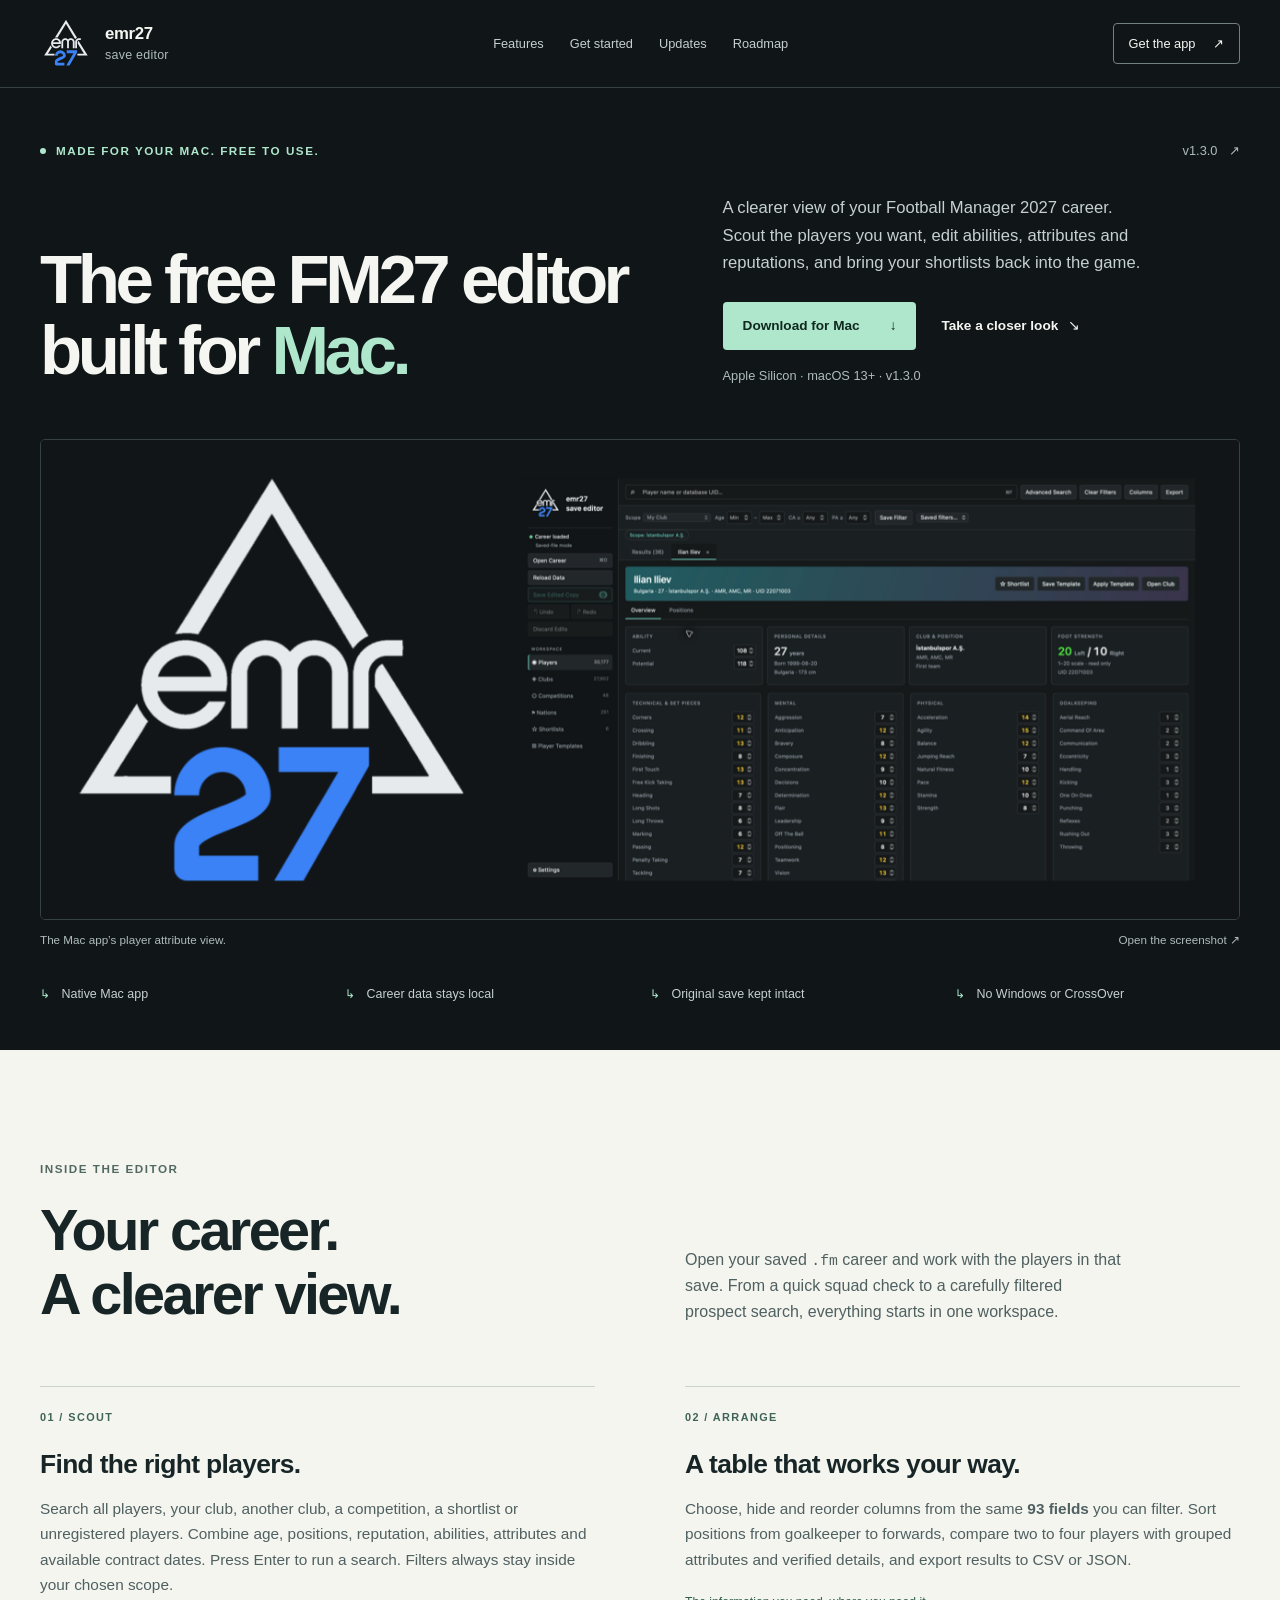
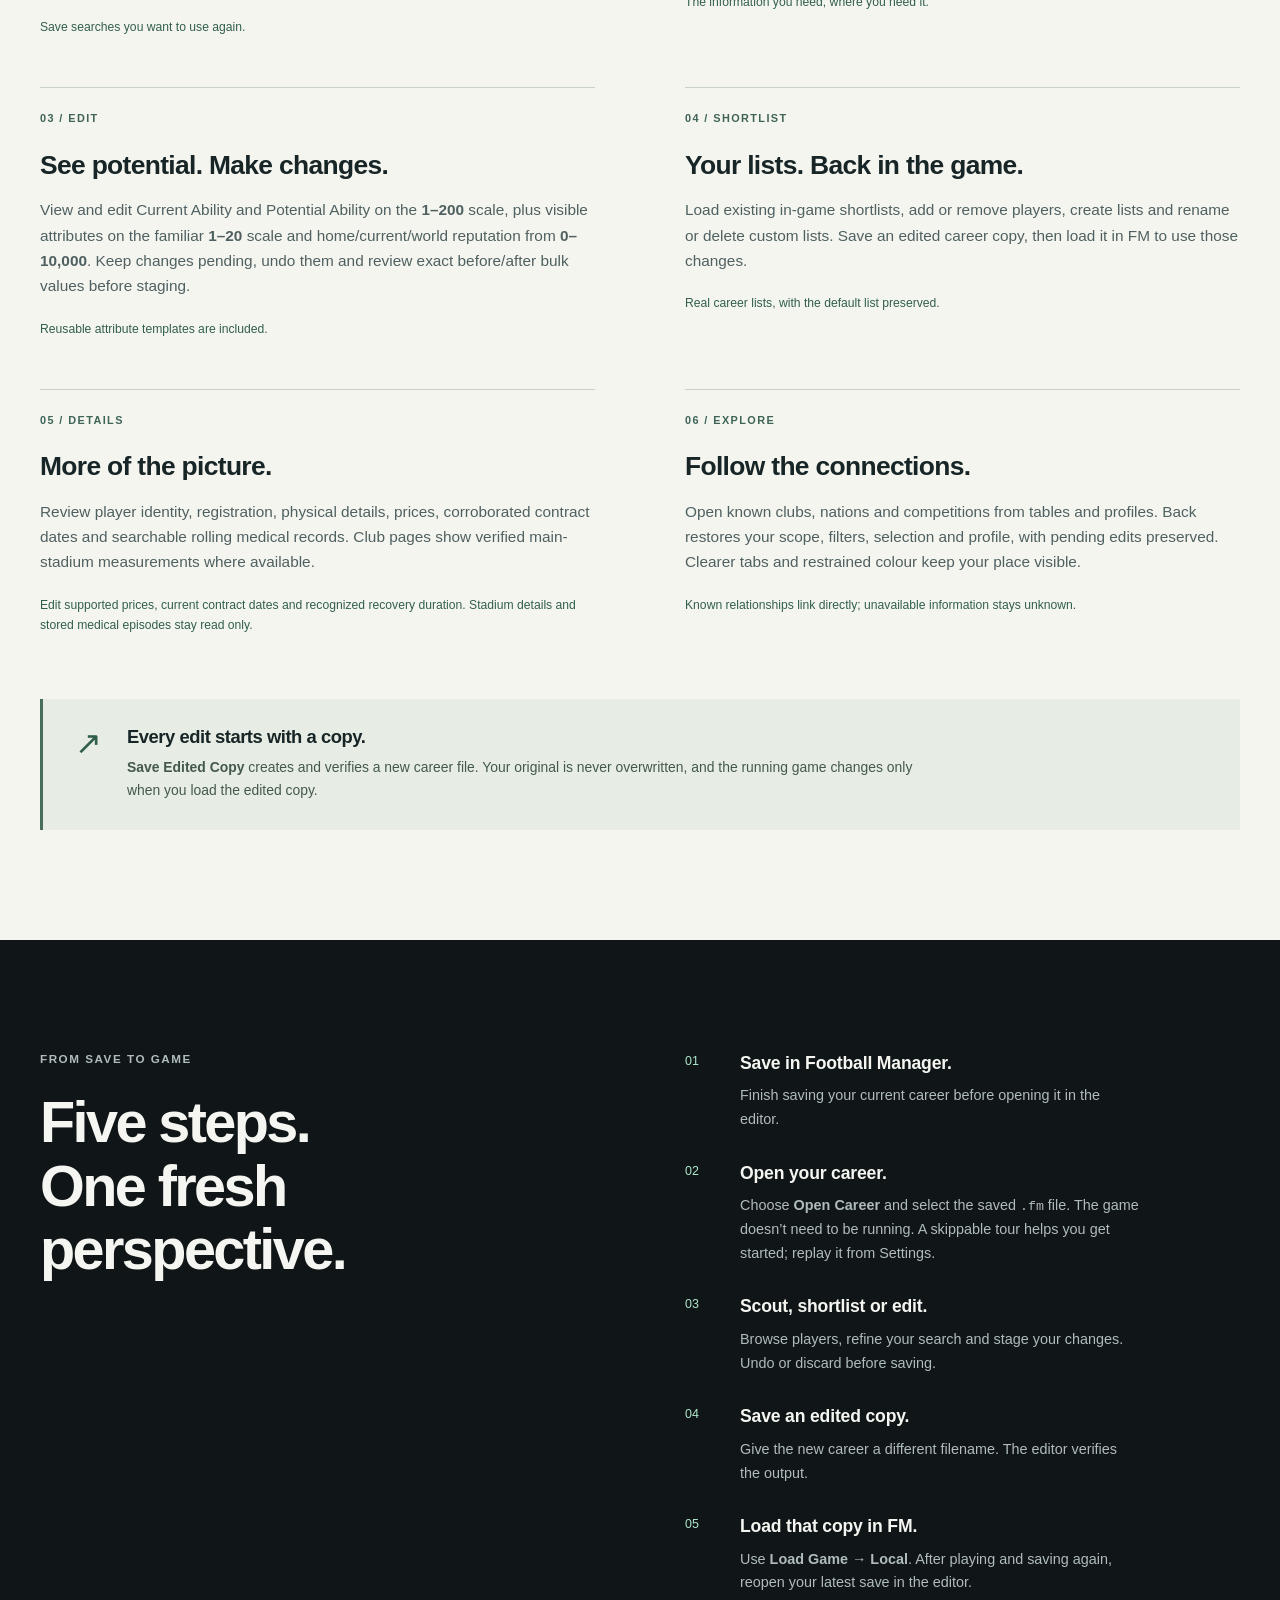
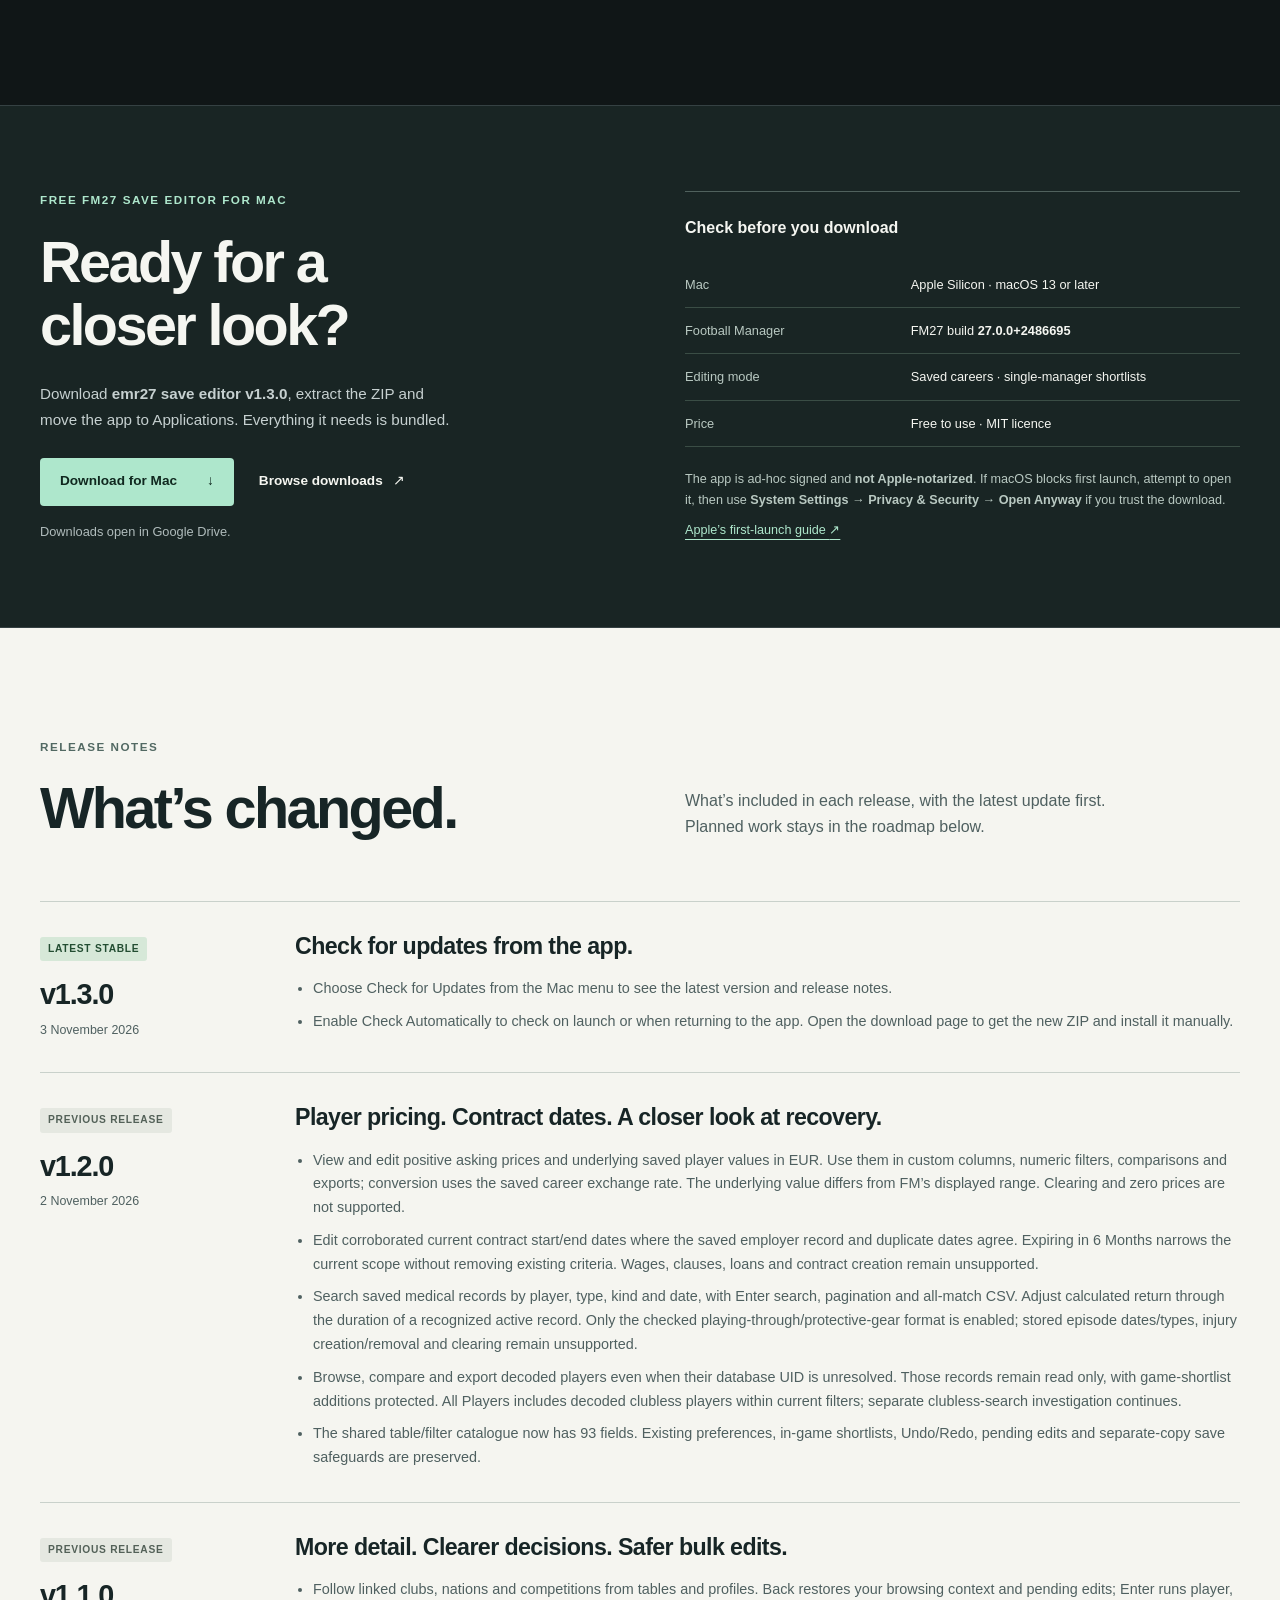
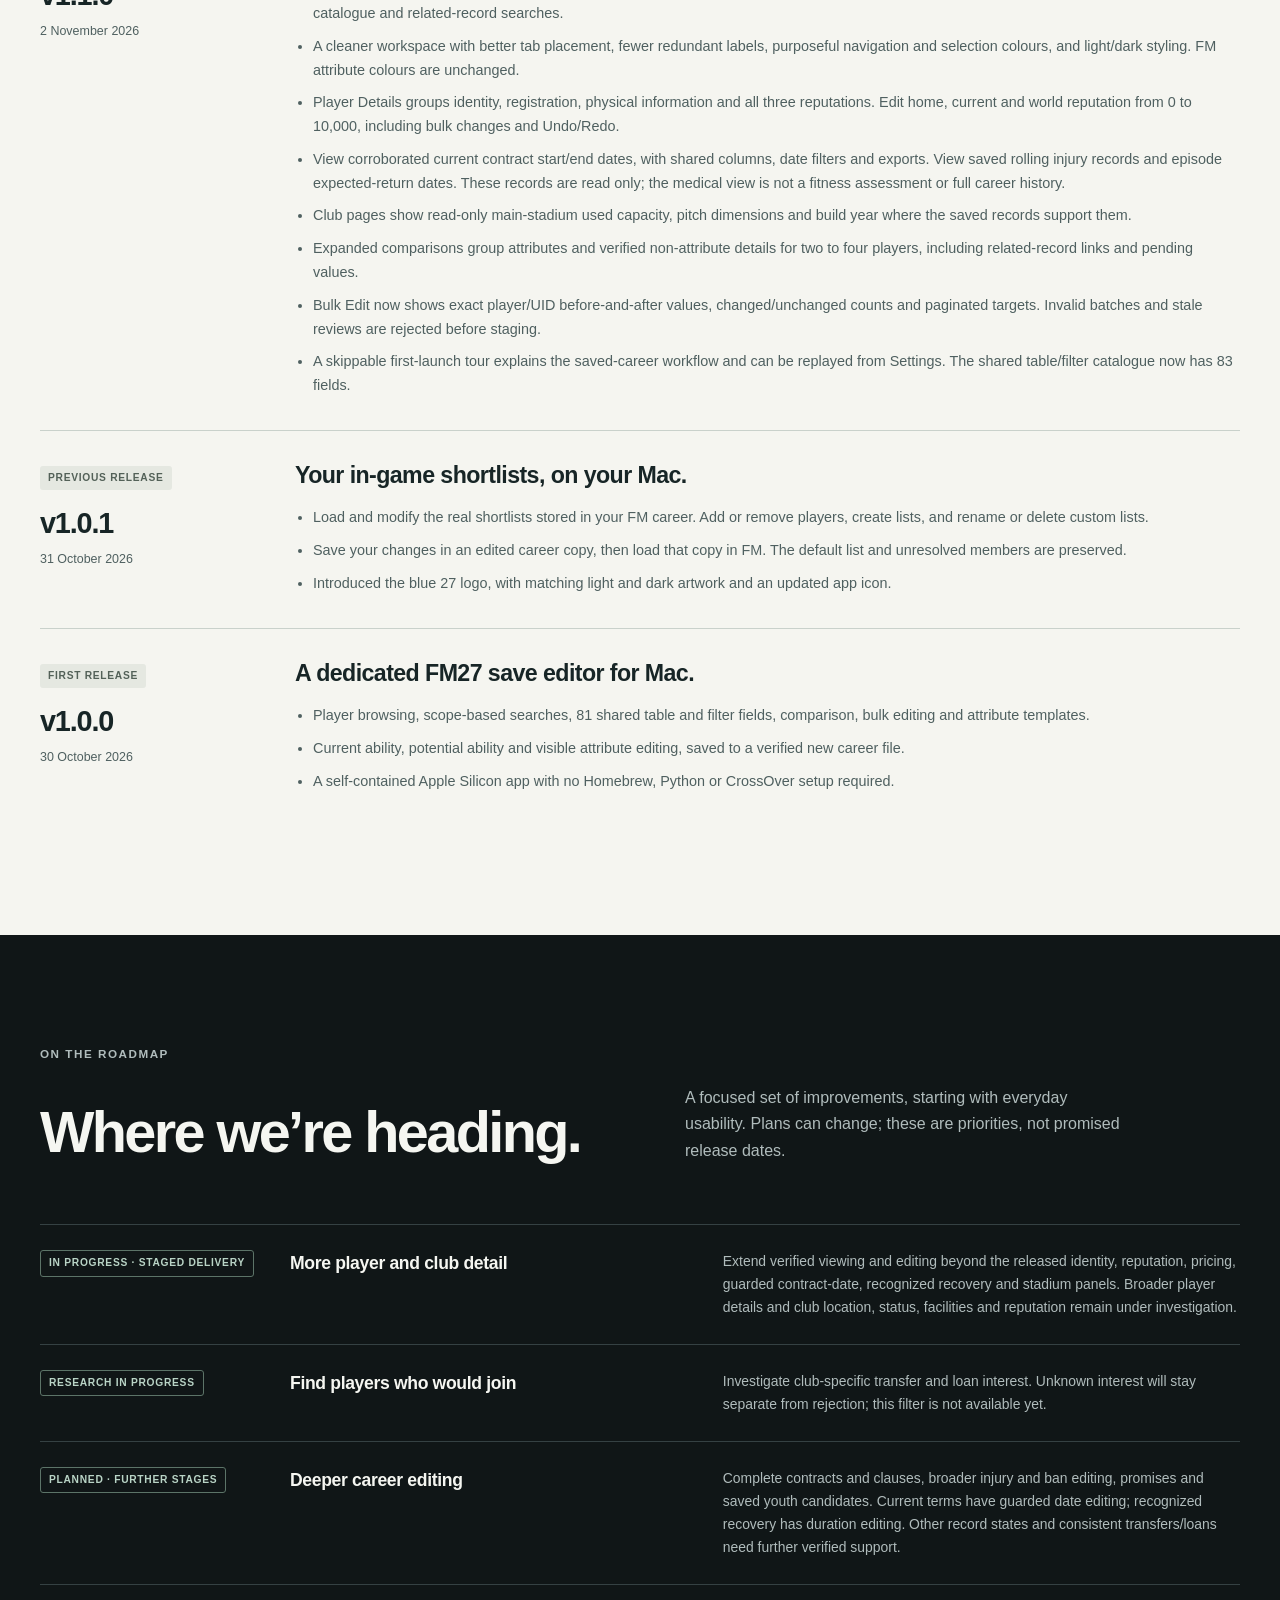
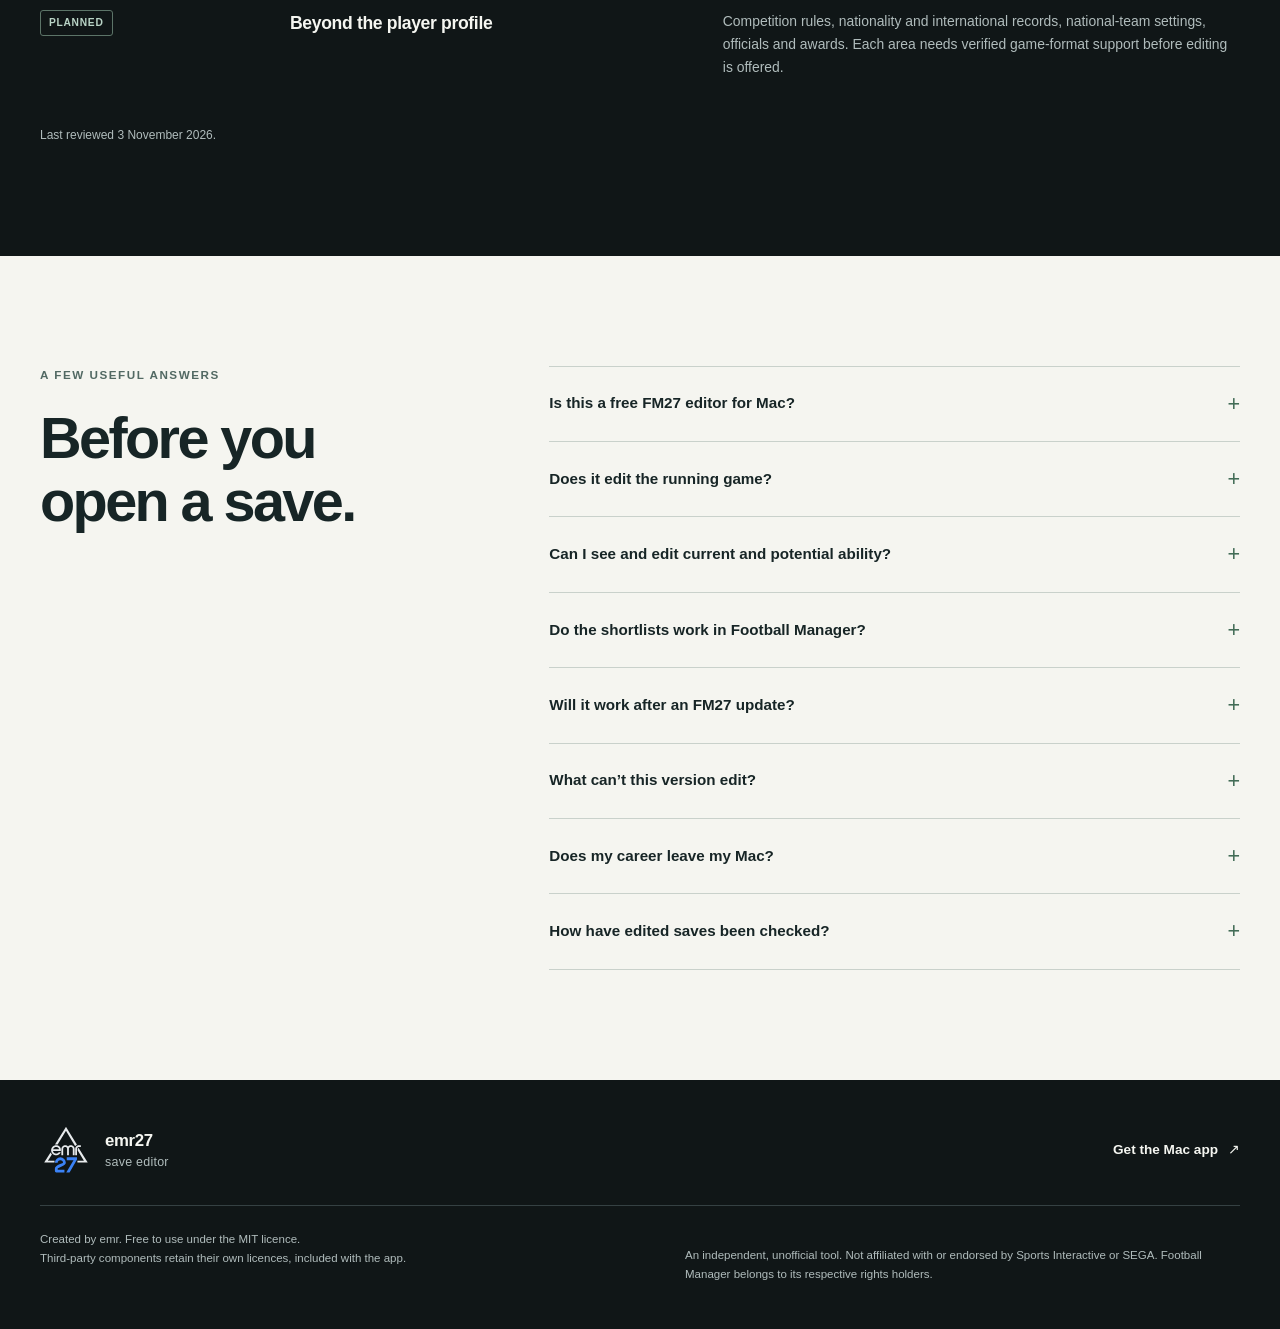
==== commit 87373ac6: "Publish v1.3.0 release notes and update feed" ====
--- a/emr27/index.html
+++ b/emr27/index.html
@@ -25,7 +25,7 @@
   <meta name="twitter:description" content="A free FM27 save editor for Mac. Scout abilities, edit attributes, reputations, player prices and supported contract dates, and manage in-game shortlists. Built for Apple Silicon.">
   <meta name="twitter:image" content="https://www.aribulan.com/emr27/assets/emr27-banner.png">
   <link rel="stylesheet" href="style.css">
-  <script type="application/ld+json">{"@context": "https://schema.org", "@graph": [{"@type": "WebPage", "@id": "https://www.aribulan.com/emr27/", "url": "https://www.aribulan.com/emr27/", "name": "Free FM27 Editor for Mac — emr27 save editor", "description": "A free FM27 save editor for Mac. Scout abilities, edit attributes, reputations, player prices and supported contract dates, and manage in-game shortlists. Built for Apple Silicon.", "inLanguage": "en", "dateModified": "2026-11-02", "primaryImageOfPage": "https://www.aribulan.com/emr27/assets/emr27-banner.png", "mainEntity": {"@id": "https://www.aribulan.com/emr27/#application"}}, {"@type": "SoftwareApplication", "@id": "https://www.aribulan.com/emr27/#application", "name": "emr27 save editor", "url": "https://www.aribulan.com/emr27/", "description": "A free FM27 save editor for Mac. Scout abilities, edit attributes, reputations, player prices and supported contract dates, and manage in-game shortlists. Built for Apple Silicon.", "softwareVersion": "1.2.0", "operatingSystem": "macOS 13 or later (Apple Silicon)", "applicationCategory": "UtilitiesApplication", "softwareRequirements": "FM27 saved career, build 27.0.0+2486695", "downloadUrl": "https://drive.google.com/file/d/1xjrBhbd4LVgATN_V8yTuR7DKGyGWcsUb/view?usp=share_link", "isAccessibleForFree": true, "offers": {"@type": "Offer", "price": "0", "priceCurrency": "USD"}, "author": {"@type": "Organization", "name": "emr"}, "copyrightHolder": {"@type": "Organization", "name": "emr"}, "license": "https://opensource.org/license/mit", "image": "https://www.aribulan.com/emr27/assets/emr27-banner.png", "screenshot": "https://www.aribulan.com/emr27/assets/emr27-player-profile.png", "releaseNotes": "https://www.aribulan.com/emr27/#updates"}]}</script>
+  <script type="application/ld+json">{"@context": "https://schema.org", "@graph": [{"@type": "WebPage", "@id": "https://www.aribulan.com/emr27/", "url": "https://www.aribulan.com/emr27/", "name": "Free FM27 Editor for Mac — emr27 save editor", "description": "A free FM27 save editor for Mac. Scout abilities, edit attributes, reputations, player prices and supported contract dates, and manage in-game shortlists. Built for Apple Silicon.", "inLanguage": "en", "dateModified": "2026-11-03", "primaryImageOfPage": "https://www.aribulan.com/emr27/assets/emr27-banner.png", "mainEntity": {"@id": "https://www.aribulan.com/emr27/#application"}}, {"@type": "SoftwareApplication", "@id": "https://www.aribulan.com/emr27/#application", "name": "emr27 save editor", "url": "https://www.aribulan.com/emr27/", "description": "A free FM27 save editor for Mac. Scout abilities, edit attributes, reputations, player prices and supported contract dates, and manage in-game shortlists. Built for Apple Silicon.", "softwareVersion": "1.3.0", "operatingSystem": "macOS 13 or later (Apple Silicon)", "applicationCategory": "UtilitiesApplication", "softwareRequirements": "FM27 saved career, build 27.0.0+2486695", "downloadUrl": "https://drive.google.com/file/d/1xjrBhbd4LVgATN_V8yTuR7DKGyGWcsUb/view?usp=share_link", "isAccessibleForFree": true, "offers": {"@type": "Offer", "price": "0", "priceCurrency": "USD"}, "author": {"@type": "Organization", "name": "emr"}, "copyrightHolder": {"@type": "Organization", "name": "emr"}, "license": "https://opensource.org/license/mit", "image": "https://www.aribulan.com/emr27/assets/emr27-banner.png", "screenshot": "https://www.aribulan.com/emr27/assets/emr27-player-profile.png", "releaseNotes": "https://www.aribulan.com/emr27/#updates"}]}</script>
 </head>
 <body>
   <a class="skip-link" href="#main">Skip to content</a>
@@ -41,10 +41,10 @@
   </header>
   <main id="main">
     <section class="hero wrap" id="top" aria-labelledby="hero-title">
-      <div class="hero-topline"><span class="eyebrow"><span class="status-dot" aria-hidden="true"></span>Made for your Mac. Free to use.</span><a class="version-link" href="#updates">v1.2.0 <span aria-hidden="true">↗</span></a></div>
+      <div class="hero-topline"><span class="eyebrow"><span class="status-dot" aria-hidden="true"></span>Made for your Mac. Free to use.</span><a class="version-link" href="#updates">v1.3.0 <span aria-hidden="true">↗</span></a></div>
       <div class="hero-copy">
         <h1 id="hero-title">The free FM27 editor<br>built for <span class="accent">Mac.</span></h1>
-        <div class="hero-intro"><p>A clearer view of your Football Manager 2027 career. Scout the players you want, edit abilities, attributes and reputations, and bring your shortlists back into the game.</p><div class="actions"><a class="button primary" href="https://drive.google.com/file/d/1xjrBhbd4LVgATN_V8yTuR7DKGyGWcsUb/view?usp=share_link">Download for Mac <span aria-hidden="true">↓</span></a><a class="text-link" href="#features">Take a closer look <span aria-hidden="true">↘</span></a></div><p class="micro">Apple Silicon · macOS 13+ · v1.2.0</p></div>
+        <div class="hero-intro"><p>A clearer view of your Football Manager 2027 career. Scout the players you want, edit abilities, attributes and reputations, and bring your shortlists back into the game.</p><div class="actions"><a class="button primary" href="https://drive.google.com/file/d/1xjrBhbd4LVgATN_V8yTuR7DKGyGWcsUb/view?usp=share_link">Download for Mac <span aria-hidden="true">↓</span></a><a class="text-link" href="#features">Take a closer look <span aria-hidden="true">↘</span></a></div><p class="micro">Apple Silicon · macOS 13+ · v1.3.0</p></div>
       </div>
       <figure class="hero-art"><a href="assets/emr27-player-profile.png" aria-label="Open the full-size emr27 player profile screenshot"><img src="assets/emr27-banner.png" srcset="assets/emr27-banner-small.png 1300w, assets/emr27-banner.png 2500w" sizes="(max-width: 1240px) 94vw, 1200px" alt="emr27’s blue 27 triangle logo beside the actual Mac app showing a player’s current ability, potential ability, positions and attributes." width="2500" height="1000" fetchpriority="high" decoding="async"></a><figcaption><span>The Mac app’s player attribute view.</span><span>Open the screenshot <span aria-hidden="true">↗</span></span></figcaption></figure>
       <div class="trust-strip"><span><span aria-hidden="true">↳</span> Native Mac app</span><span><span aria-hidden="true">↳</span> Career data stays local</span><span><span aria-hidden="true">↳</span> Original save kept intact</span><span><span aria-hidden="true">↳</span> No Windows or CrossOver</span></div>
@@ -74,12 +74,13 @@
       </ol>
     </section>
     <section class="download-section" id="download" aria-labelledby="download-title"><div class="wrap download-layout">
-      <div><p class="eyebrow">Free FM27 save editor for Mac</p><h2 id="download-title">Ready for a<br>closer look?</h2><p class="download-intro">Download <strong>emr27 save editor v1.2.0</strong>, extract the ZIP and move the app to Applications. Everything it needs is bundled.</p><div class="actions"><a class="button primary" href="https://drive.google.com/file/d/1xjrBhbd4LVgATN_V8yTuR7DKGyGWcsUb/view?usp=share_link">Download for Mac <span aria-hidden="true">↓</span></a><a class="text-link" href="https://drive.google.com/drive/folders/105I_y6kNkD5j0OReN2bi2jZQ3FB3hrSB?usp=share_link">Browse downloads <span aria-hidden="true">↗</span></a></div><p class="micro">Downloads open in Google Drive.</p></div>
+      <div><p class="eyebrow">Free FM27 save editor for Mac</p><h2 id="download-title">Ready for a<br>closer look?</h2><p class="download-intro">Download <strong>emr27 save editor v1.3.0</strong>, extract the ZIP and move the app to Applications. Everything it needs is bundled.</p><div class="actions"><a class="button primary" href="https://drive.google.com/file/d/1xjrBhbd4LVgATN_V8yTuR7DKGyGWcsUb/view?usp=share_link">Download for Mac <span aria-hidden="true">↓</span></a><a class="text-link" href="https://drive.google.com/drive/folders/105I_y6kNkD5j0OReN2bi2jZQ3FB3hrSB?usp=share_link">Browse downloads <span aria-hidden="true">↗</span></a></div><p class="micro">Downloads open in Google Drive.</p></div>
       <div class="requirements"><h3>Check before you download</h3><dl><div><dt>Mac</dt><dd>Apple Silicon · macOS 13 or later</dd></div><div><dt>Football Manager</dt><dd>FM27 build <strong>27.0.0+2486695</strong></dd></div><div><dt>Editing mode</dt><dd>Saved careers · single-manager shortlists</dd></div><div><dt>Price</dt><dd>Free to use · MIT licence</dd></div></dl><p class="first-launch">The app is ad-hoc signed and <strong>not Apple-notarized</strong>. If macOS blocks first launch, attempt to open it, then use <strong>System Settings → Privacy &amp; Security → Open Anyway</strong> if you trust the download. <a href="https://support.apple.com/guide/mac-help/open-a-mac-app-from-an-unknown-developer-mh40616/mac">Apple’s first-launch guide <span aria-hidden="true">↗</span></a></p></div>
     </div></section>
     <section class="section light" id="updates" aria-labelledby="updates-title"><div class="wrap">
       <div class="section-heading"><p class="eyebrow">Release notes</p><h2 id="updates-title">What’s changed.</h2><p class="section-intro">What’s included in each release, with the latest update first. Planned work stays in the roadmap below.</p></div>
-      <div class="releases"><article class="release"><div class="release-meta"><span class="badge">Latest stable</span><strong>v1.2.0</strong><time datetime="2026-11-02">2 November 2026</time></div><div><h3>Player pricing. Contract dates. A closer look at recovery.</h3><ul><li>View and edit positive asking prices and underlying saved player values in EUR. Use them in custom columns, numeric filters, comparisons and exports; conversion uses the saved career exchange rate. The underlying value differs from FM’s displayed range. Clearing and zero prices are not supported.</li><li>Edit corroborated current contract start/end dates where the saved employer record and duplicate dates agree. Expiring in 6 Months narrows the current scope without removing existing criteria. Wages, clauses, loans and contract creation remain unsupported.</li><li>Search saved medical records by player, type, kind and date, with Enter search, pagination and all-match CSV. Adjust calculated return through the duration of a recognized active record. Only the checked playing-through/protective-gear format is enabled; stored episode dates/types, injury creation/removal and clearing remain unsupported.</li><li>Browse, compare and export decoded players even when their database UID is unresolved. Those records remain read only, with game-shortlist additions protected. All Players includes decoded clubless players within current filters; separate clubless-search investigation continues.</li><li>The shared table/filter catalogue now has 93 fields. Existing preferences, in-game shortlists, Undo/Redo, pending edits and separate-copy save safeguards are preserved.</li></ul></div></article>
+      <div class="releases"><article class="release"><div class="release-meta"><span class="badge">Latest stable</span><strong>v1.3.0</strong><time datetime="2026-11-03">3 November 2026</time></div><div><h3>Check for updates from the app.</h3><ul><li>Choose Check for Updates from the Mac menu to see the latest version and release notes.</li><li>Enable Check Automatically to check on launch or when returning to the app. Open the download page to get the new ZIP and install it manually.</li></ul></div></article>
+<article class="release"><div class="release-meta"><span class="badge">Previous release</span><strong>v1.2.0</strong><time datetime="2026-11-02">2 November 2026</time></div><div><h3>Player pricing. Contract dates. A closer look at recovery.</h3><ul><li>View and edit positive asking prices and underlying saved player values in EUR. Use them in custom columns, numeric filters, comparisons and exports; conversion uses the saved career exchange rate. The underlying value differs from FM’s displayed range. Clearing and zero prices are not supported.</li><li>Edit corroborated current contract start/end dates where the saved employer record and duplicate dates agree. Expiring in 6 Months narrows the current scope without removing existing criteria. Wages, clauses, loans and contract creation remain unsupported.</li><li>Search saved medical records by player, type, kind and date, with Enter search, pagination and all-match CSV. Adjust calculated return through the duration of a recognized active record. Only the checked playing-through/protective-gear format is enabled; stored episode dates/types, injury creation/removal and clearing remain unsupported.</li><li>Browse, compare and export decoded players even when their database UID is unresolved. Those records remain read only, with game-shortlist additions protected. All Players includes decoded clubless players within current filters; separate clubless-search investigation continues.</li><li>The shared table/filter catalogue now has 93 fields. Existing preferences, in-game shortlists, Undo/Redo, pending edits and separate-copy save safeguards are preserved.</li></ul></div></article>
 <article class="release"><div class="release-meta"><span class="badge">Previous release</span><strong>v1.1.0</strong><time datetime="2026-11-02">2 November 2026</time></div><div><h3>More detail. Clearer decisions. Safer bulk edits.</h3><ul><li>Follow linked clubs, nations and competitions from tables and profiles. Back restores your browsing context and pending edits; Enter runs player, catalogue and related-record searches.</li><li>A cleaner workspace with better tab placement, fewer redundant labels, purposeful navigation and selection colours, and light/dark styling. FM attribute colours are unchanged.</li><li>Player Details groups identity, registration, physical information and all three reputations. Edit home, current and world reputation from 0 to 10,000, including bulk changes and Undo/Redo.</li><li>View corroborated current contract start/end dates, with shared columns, date filters and exports. View saved rolling injury records and episode expected-return dates. These records are read only; the medical view is not a fitness assessment or full career history.</li><li>Club pages show read-only main-stadium used capacity, pitch dimensions and build year where the saved records support them.</li><li>Expanded comparisons group attributes and verified non-attribute details for two to four players, including related-record links and pending values.</li><li>Bulk Edit now shows exact player/UID before-and-after values, changed/unchanged counts and paginated targets. Invalid batches and stale reviews are rejected before staging.</li><li>A skippable first-launch tour explains the saved-career workflow and can be replayed from Settings. The shared table/filter catalogue now has 83 fields.</li></ul></div></article>
 <article class="release"><div class="release-meta"><span class="badge">Previous release</span><strong>v1.0.1</strong><time datetime="2026-10-31">31 October 2026</time></div><div><h3>Your in-game shortlists, on your Mac.</h3><ul><li>Load and modify the real shortlists stored in your FM career. Add or remove players, create lists, and rename or delete custom lists.</li><li>Save your changes in an edited career copy, then load that copy in FM. The default list and unresolved members are preserved.</li><li>Introduced the blue 27 logo, with matching light and dark artwork and an updated app icon.</li></ul></div></article>
 <article class="release"><div class="release-meta"><span class="badge">First release</span><strong>v1.0.0</strong><time datetime="2026-10-30">30 October 2026</time></div><div><h3>A dedicated FM27 save editor for Mac.</h3><ul><li>Player browsing, scope-based searches, 81 shared table and filter fields, comparison, bulk editing and attribute templates.</li><li>Current ability, potential ability and visible attribute editing, saved to a verified new career file.</li><li>A self-contained Apple Silicon app with no Homebrew, Python or CrossOver setup required.</li></ul></div></article></div>
@@ -87,7 +88,7 @@
     </div></section>
     <section class="section wrap" id="roadmap" aria-labelledby="roadmap-title">
       <div class="section-heading"><p class="eyebrow">On the roadmap</p><h2 id="roadmap-title">Where we’re heading.</h2><p class="section-intro">A focused set of improvements, starting with everyday usability. Plans can change; these are priorities, not promised release dates.</p></div>
-      <div class="roadmap"><article class="roadmap-row"><span class="badge">In progress · staged delivery</span><h3>More player and club detail</h3><p>Extend verified viewing and editing beyond the released identity, reputation, pricing, guarded contract-date, recognized recovery and stadium panels. Broader player details and club location, status, facilities and reputation remain under investigation.</p></article><article class="roadmap-row"><span class="badge">Research in progress</span><h3>Find players who would join</h3><p>Investigate club-specific transfer and loan interest. Unknown interest will stay separate from rejection; this filter is not available yet.</p></article><article class="roadmap-row"><span class="badge">Planned · further stages</span><h3>Deeper career editing</h3><p>Complete contracts and clauses, broader injury and ban editing, promises and saved youth candidates. Current terms have guarded date editing; recognized recovery has duration editing. Other record states and consistent transfers/loans need further verified support.</p></article><article class="roadmap-row"><span class="badge">Planned</span><h3>Beyond the player profile</h3><p>Competition rules, nationality and international records, national-team settings, officials and awards. Each area needs verified game-format support before editing is offered.</p></article></div><p class="update-date">Last reviewed <time datetime="2026-11-02">2 November 2026</time>.</p>
+      <div class="roadmap"><article class="roadmap-row"><span class="badge">In progress · staged delivery</span><h3>More player and club detail</h3><p>Extend verified viewing and editing beyond the released identity, reputation, pricing, guarded contract-date, recognized recovery and stadium panels. Broader player details and club location, status, facilities and reputation remain under investigation.</p></article><article class="roadmap-row"><span class="badge">Research in progress</span><h3>Find players who would join</h3><p>Investigate club-specific transfer and loan interest. Unknown interest will stay separate from rejection; this filter is not available yet.</p></article><article class="roadmap-row"><span class="badge">Planned · further stages</span><h3>Deeper career editing</h3><p>Complete contracts and clauses, broader injury and ban editing, promises and saved youth candidates. Current terms have guarded date editing; recognized recovery has duration editing. Other record states and consistent transfers/loans need further verified support.</p></article><article class="roadmap-row"><span class="badge">Planned</span><h3>Beyond the player profile</h3><p>Competition rules, nationality and international records, national-team settings, officials and awards. Each area needs verified game-format support before editing is offered.</p></article></div><p class="update-date">Last reviewed <time datetime="2026-11-03">3 November 2026</time>.</p>
     </section>
     <section class="section light" id="faq" aria-labelledby="faq-title"><div class="wrap faq-layout">
       <div><p class="eyebrow">A few useful answers</p><h2 id="faq-title">Before you<br>open a save.</h2></div>
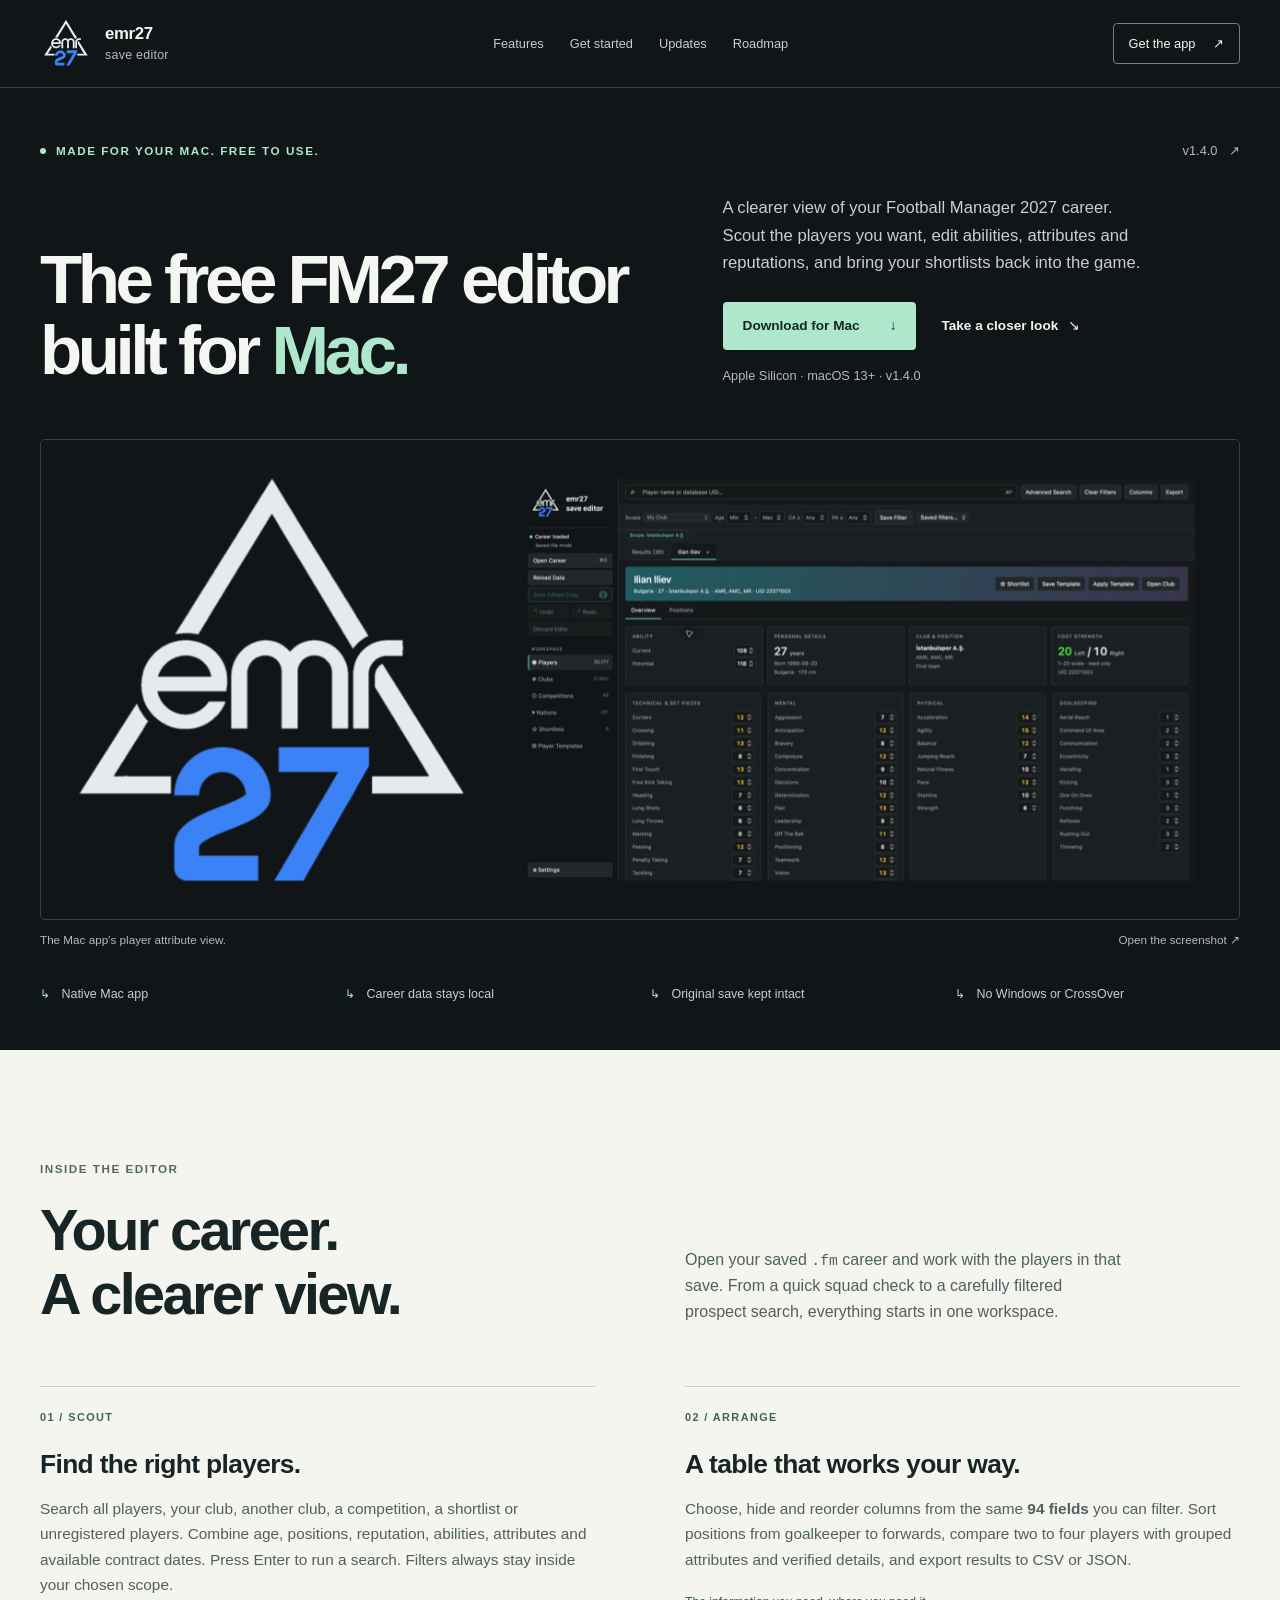
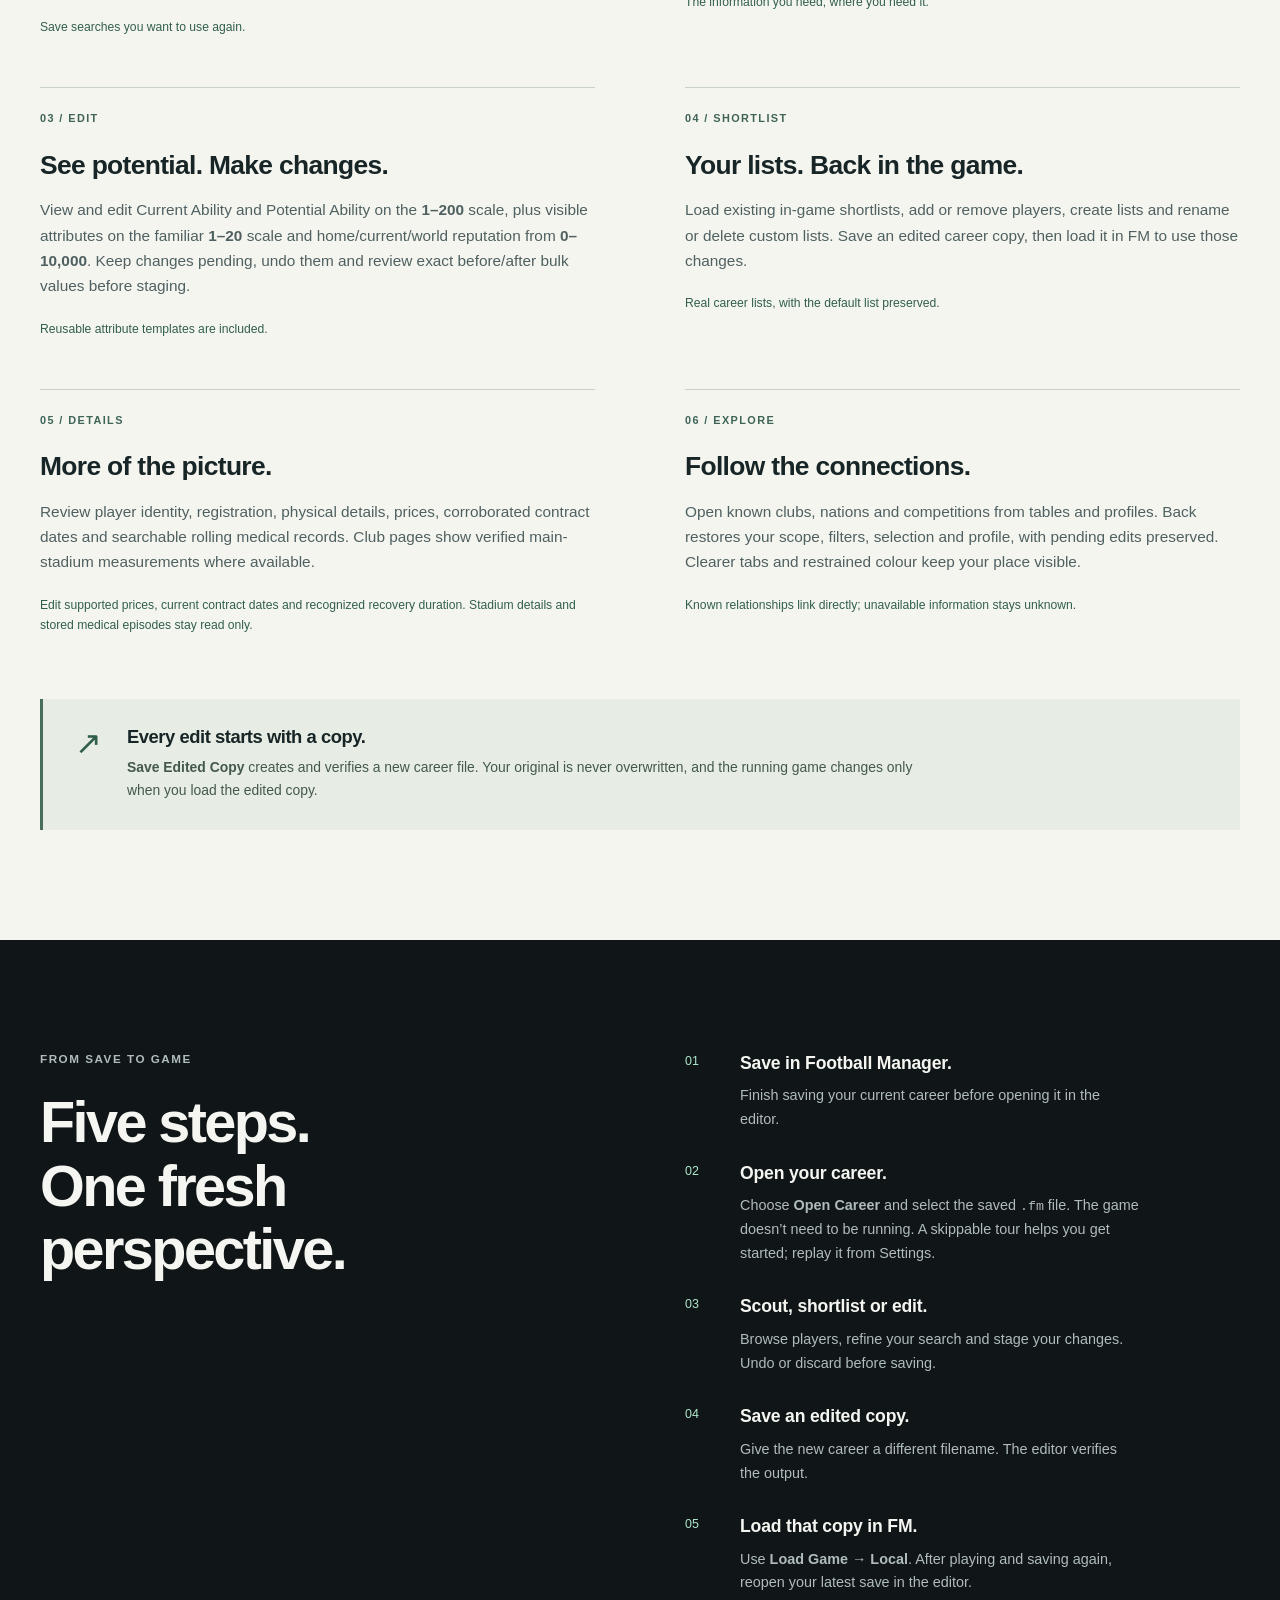
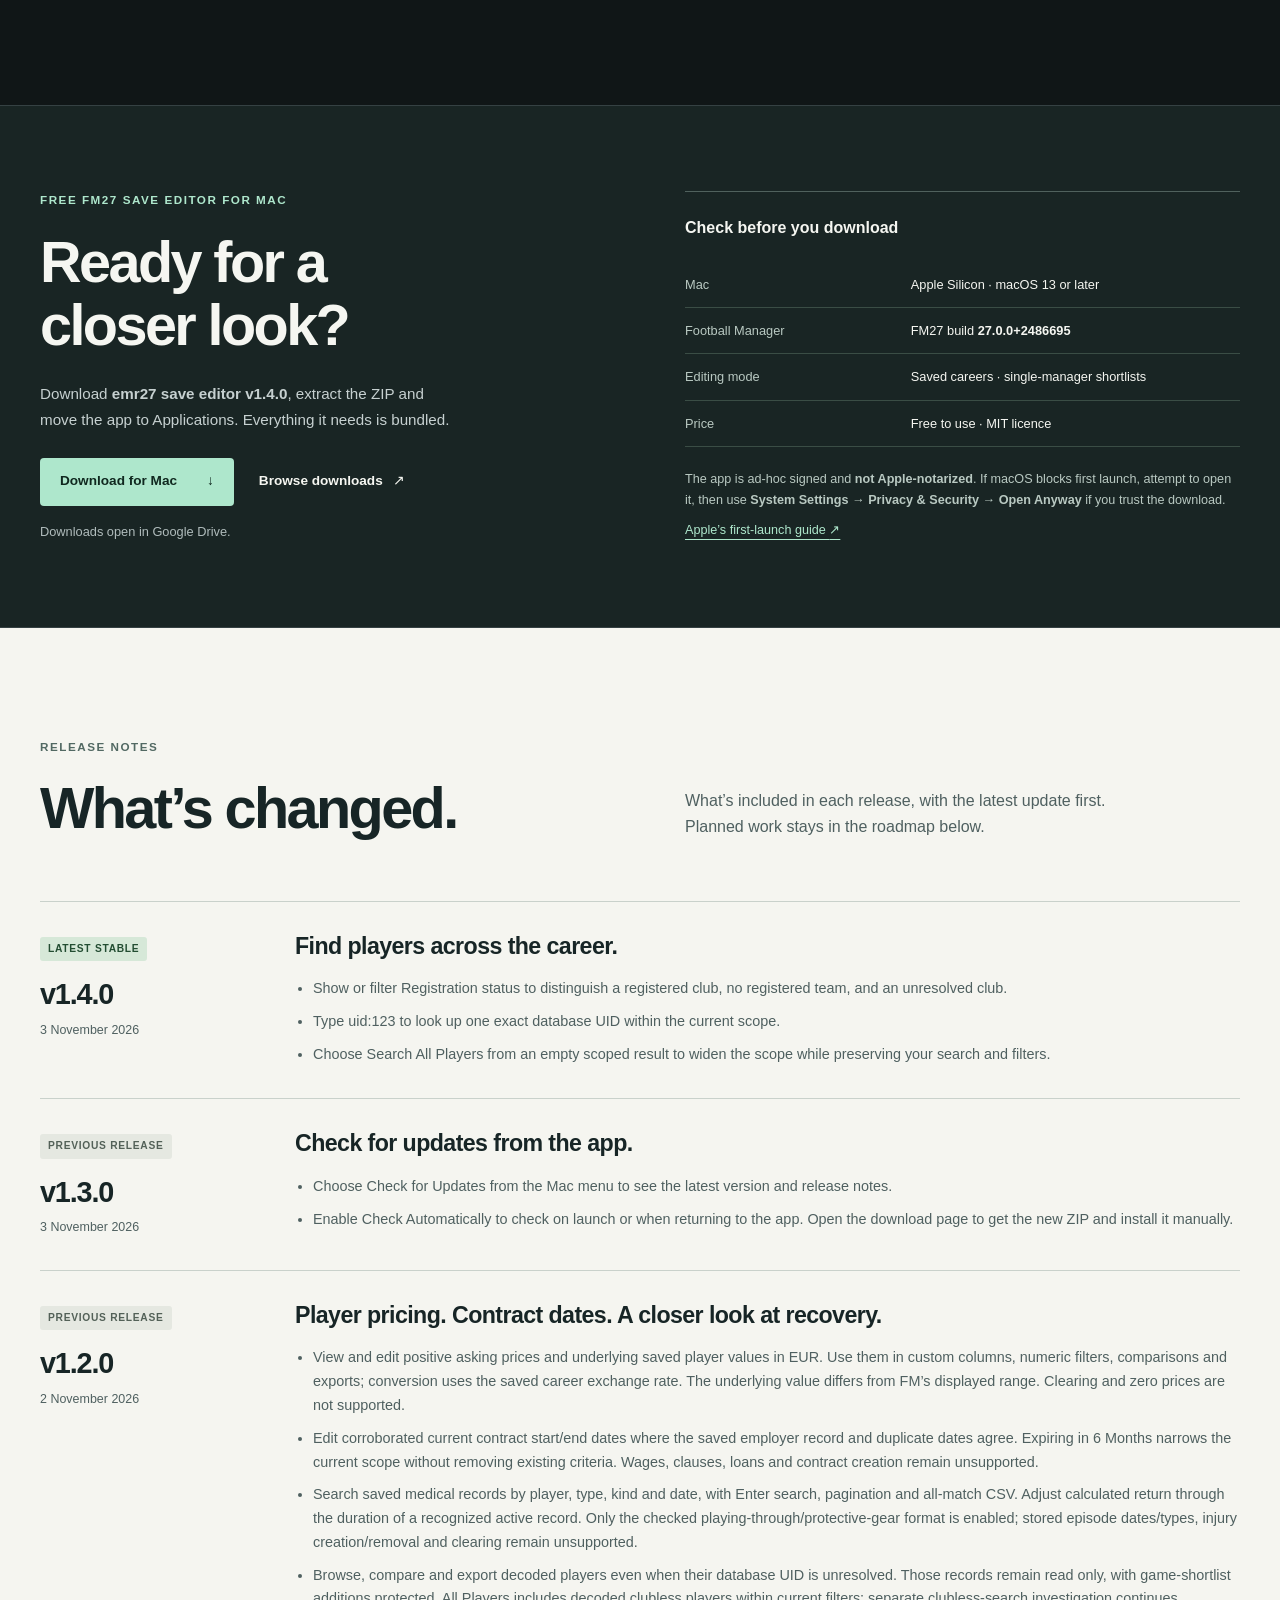
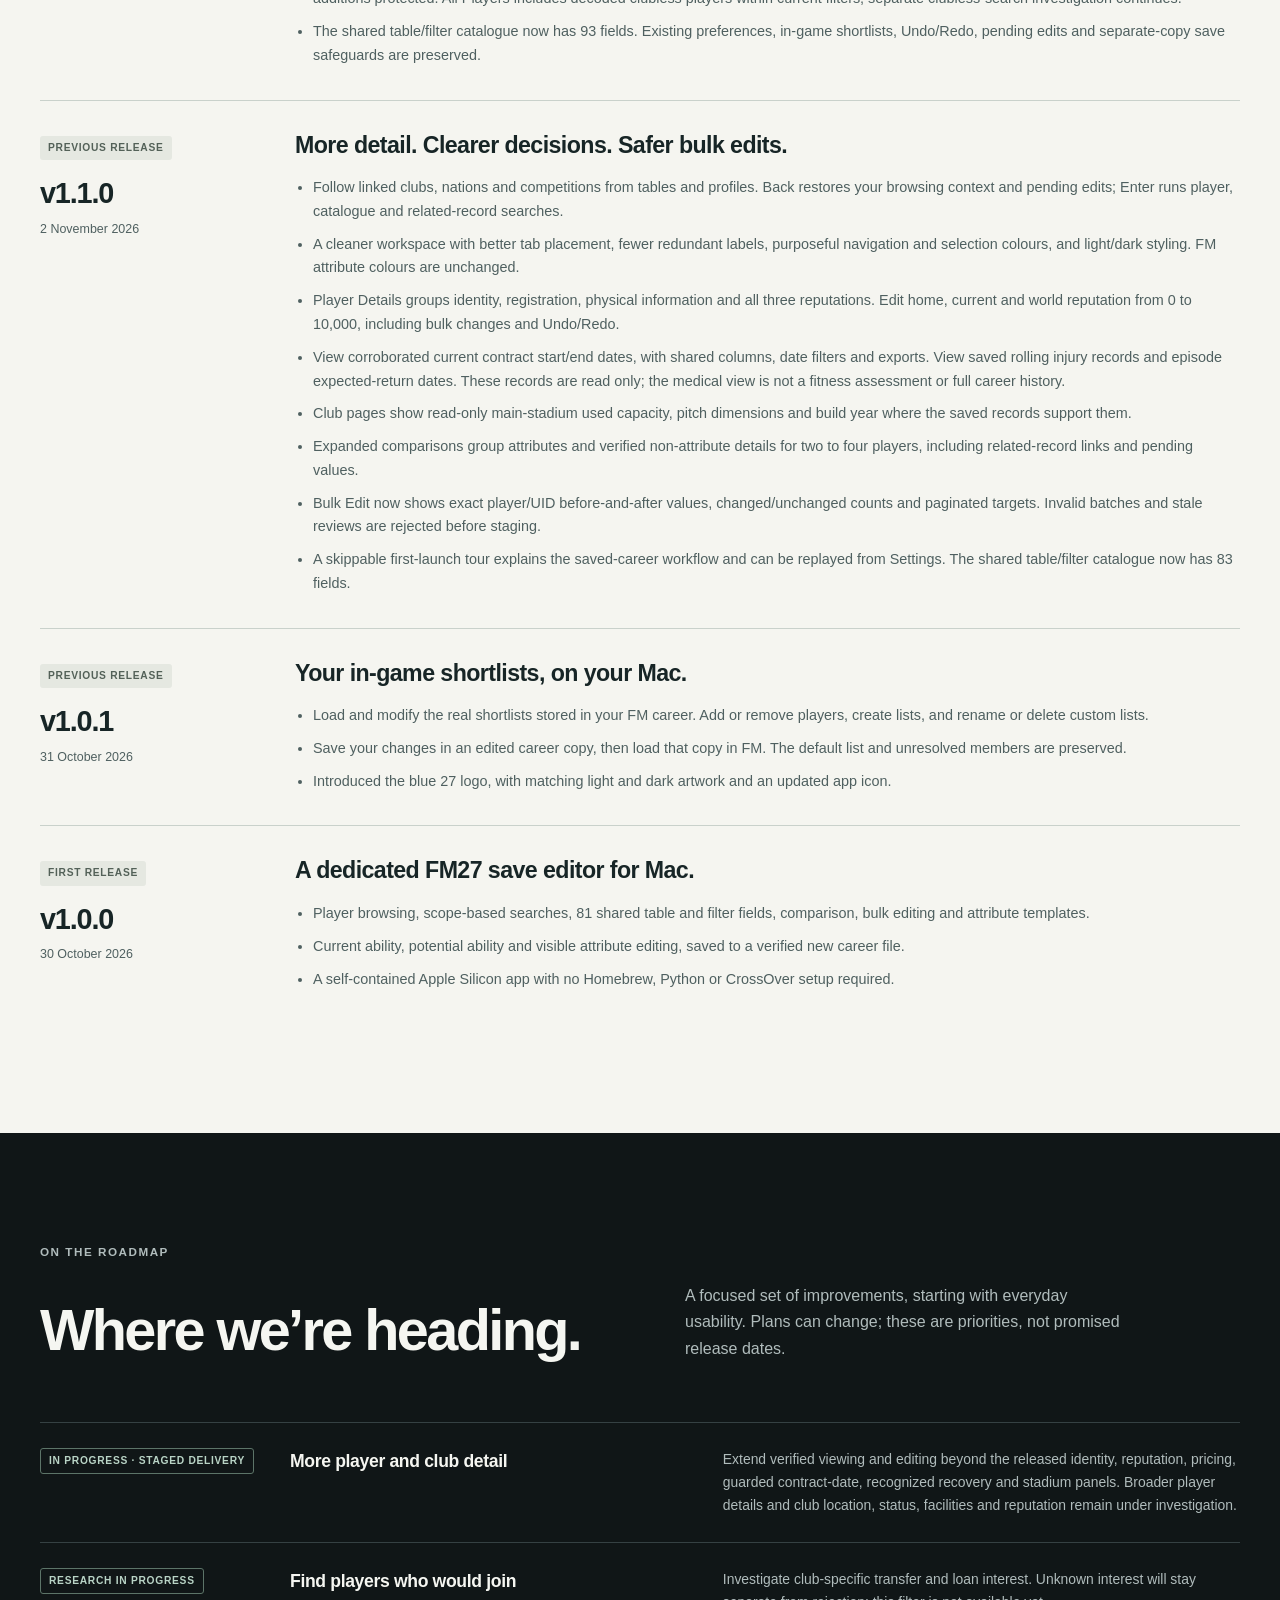
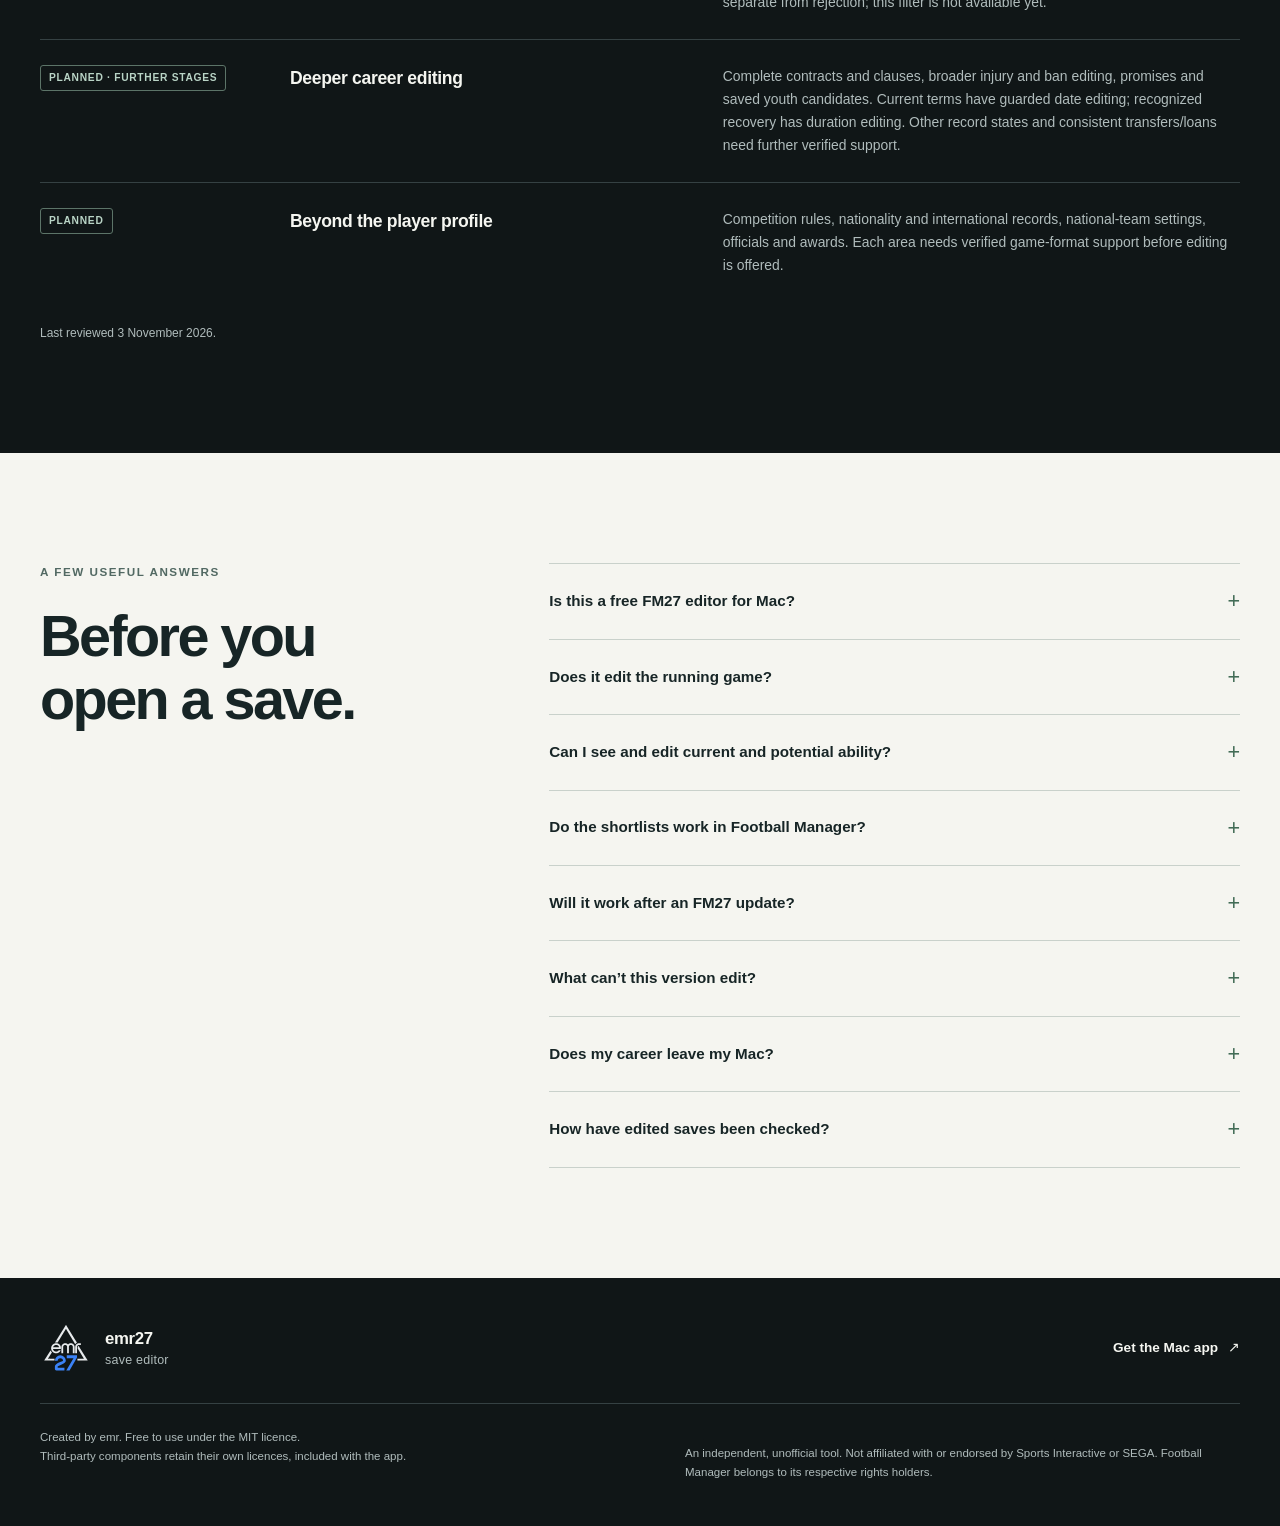
==== commit ec6f0513: "Prepare emr27 v1.4.0 release page and feed" ====
--- a/emr27/index.html
+++ b/emr27/index.html
@@ -25,7 +25,7 @@
   <meta name="twitter:description" content="A free FM27 save editor for Mac. Scout abilities, edit attributes, reputations, player prices and supported contract dates, and manage in-game shortlists. Built for Apple Silicon.">
   <meta name="twitter:image" content="https://www.aribulan.com/emr27/assets/emr27-banner.png">
   <link rel="stylesheet" href="style.css">
-  <script type="application/ld+json">{"@context": "https://schema.org", "@graph": [{"@type": "WebPage", "@id": "https://www.aribulan.com/emr27/", "url": "https://www.aribulan.com/emr27/", "name": "Free FM27 Editor for Mac — emr27 save editor", "description": "A free FM27 save editor for Mac. Scout abilities, edit attributes, reputations, player prices and supported contract dates, and manage in-game shortlists. Built for Apple Silicon.", "inLanguage": "en", "dateModified": "2026-11-03", "primaryImageOfPage": "https://www.aribulan.com/emr27/assets/emr27-banner.png", "mainEntity": {"@id": "https://www.aribulan.com/emr27/#application"}}, {"@type": "SoftwareApplication", "@id": "https://www.aribulan.com/emr27/#application", "name": "emr27 save editor", "url": "https://www.aribulan.com/emr27/", "description": "A free FM27 save editor for Mac. Scout abilities, edit attributes, reputations, player prices and supported contract dates, and manage in-game shortlists. Built for Apple Silicon.", "softwareVersion": "1.3.0", "operatingSystem": "macOS 13 or later (Apple Silicon)", "applicationCategory": "UtilitiesApplication", "softwareRequirements": "FM27 saved career, build 27.0.0+2486695", "downloadUrl": "https://drive.google.com/file/d/1xjrBhbd4LVgATN_V8yTuR7DKGyGWcsUb/view?usp=share_link", "isAccessibleForFree": true, "offers": {"@type": "Offer", "price": "0", "priceCurrency": "USD"}, "author": {"@type": "Organization", "name": "emr"}, "copyrightHolder": {"@type": "Organization", "name": "emr"}, "license": "https://opensource.org/license/mit", "image": "https://www.aribulan.com/emr27/assets/emr27-banner.png", "screenshot": "https://www.aribulan.com/emr27/assets/emr27-player-profile.png", "releaseNotes": "https://www.aribulan.com/emr27/#updates"}]}</script>
+  <script type="application/ld+json">{"@context": "https://schema.org", "@graph": [{"@type": "WebPage", "@id": "https://www.aribulan.com/emr27/", "url": "https://www.aribulan.com/emr27/", "name": "Free FM27 Editor for Mac — emr27 save editor", "description": "A free FM27 save editor for Mac. Scout abilities, edit attributes, reputations, player prices and supported contract dates, and manage in-game shortlists. Built for Apple Silicon.", "inLanguage": "en", "dateModified": "2026-11-03", "primaryImageOfPage": "https://www.aribulan.com/emr27/assets/emr27-banner.png", "mainEntity": {"@id": "https://www.aribulan.com/emr27/#application"}}, {"@type": "SoftwareApplication", "@id": "https://www.aribulan.com/emr27/#application", "name": "emr27 save editor", "url": "https://www.aribulan.com/emr27/", "description": "A free FM27 save editor for Mac. Scout abilities, edit attributes, reputations, player prices and supported contract dates, and manage in-game shortlists. Built for Apple Silicon.", "softwareVersion": "1.4.0", "operatingSystem": "macOS 13 or later (Apple Silicon)", "applicationCategory": "UtilitiesApplication", "softwareRequirements": "FM27 saved career, build 27.0.0+2486695", "downloadUrl": "https://drive.google.com/file/d/1xjrBhbd4LVgATN_V8yTuR7DKGyGWcsUb/view?usp=share_link", "isAccessibleForFree": true, "offers": {"@type": "Offer", "price": "0", "priceCurrency": "USD"}, "author": {"@type": "Organization", "name": "emr"}, "copyrightHolder": {"@type": "Organization", "name": "emr"}, "license": "https://opensource.org/license/mit", "image": "https://www.aribulan.com/emr27/assets/emr27-banner.png", "screenshot": "https://www.aribulan.com/emr27/assets/emr27-player-profile.png", "releaseNotes": "https://www.aribulan.com/emr27/#updates"}]}</script>
 </head>
 <body>
   <a class="skip-link" href="#main">Skip to content</a>
@@ -41,10 +41,10 @@
   </header>
   <main id="main">
     <section class="hero wrap" id="top" aria-labelledby="hero-title">
-      <div class="hero-topline"><span class="eyebrow"><span class="status-dot" aria-hidden="true"></span>Made for your Mac. Free to use.</span><a class="version-link" href="#updates">v1.3.0 <span aria-hidden="true">↗</span></a></div>
+      <div class="hero-topline"><span class="eyebrow"><span class="status-dot" aria-hidden="true"></span>Made for your Mac. Free to use.</span><a class="version-link" href="#updates">v1.4.0 <span aria-hidden="true">↗</span></a></div>
       <div class="hero-copy">
         <h1 id="hero-title">The free FM27 editor<br>built for <span class="accent">Mac.</span></h1>
-        <div class="hero-intro"><p>A clearer view of your Football Manager 2027 career. Scout the players you want, edit abilities, attributes and reputations, and bring your shortlists back into the game.</p><div class="actions"><a class="button primary" href="https://drive.google.com/file/d/1xjrBhbd4LVgATN_V8yTuR7DKGyGWcsUb/view?usp=share_link">Download for Mac <span aria-hidden="true">↓</span></a><a class="text-link" href="#features">Take a closer look <span aria-hidden="true">↘</span></a></div><p class="micro">Apple Silicon · macOS 13+ · v1.3.0</p></div>
+        <div class="hero-intro"><p>A clearer view of your Football Manager 2027 career. Scout the players you want, edit abilities, attributes and reputations, and bring your shortlists back into the game.</p><div class="actions"><a class="button primary" href="https://drive.google.com/file/d/1xjrBhbd4LVgATN_V8yTuR7DKGyGWcsUb/view?usp=share_link">Download for Mac <span aria-hidden="true">↓</span></a><a class="text-link" href="#features">Take a closer look <span aria-hidden="true">↘</span></a></div><p class="micro">Apple Silicon · macOS 13+ · v1.4.0</p></div>
       </div>
       <figure class="hero-art"><a href="assets/emr27-player-profile.png" aria-label="Open the full-size emr27 player profile screenshot"><img src="assets/emr27-banner.png" srcset="assets/emr27-banner-small.png 1300w, assets/emr27-banner.png 2500w" sizes="(max-width: 1240px) 94vw, 1200px" alt="emr27’s blue 27 triangle logo beside the actual Mac app showing a player’s current ability, potential ability, positions and attributes." width="2500" height="1000" fetchpriority="high" decoding="async"></a><figcaption><span>The Mac app’s player attribute view.</span><span>Open the screenshot <span aria-hidden="true">↗</span></span></figcaption></figure>
       <div class="trust-strip"><span><span aria-hidden="true">↳</span> Native Mac app</span><span><span aria-hidden="true">↳</span> Career data stays local</span><span><span aria-hidden="true">↳</span> Original save kept intact</span><span><span aria-hidden="true">↳</span> No Windows or CrossOver</span></div>
@@ -54,7 +54,7 @@
         <div class="section-heading"><p class="eyebrow">Inside the editor</p><h2 id="features-title">Your career.<br>A clearer view.</h2><p class="section-intro">Open your saved <code>.fm</code> career and work with the players in that save. From a quick squad check to a carefully filtered prospect search, everything starts in one workspace.</p></div>
         <div class="feature-grid">
           <article class="feature"><span class="feature-number">01 / SCOUT</span><h3>Find the right players.</h3><p>Search all players, your club, another club, a competition, a shortlist or unregistered players. Combine age, positions, reputation, abilities, attributes and available contract dates. Press Enter to run a search. Filters always stay inside your chosen scope.</p><span class="feature-detail">Save searches you want to use again.</span></article>
-          <article class="feature"><span class="feature-number">02 / ARRANGE</span><h3>A table that works your way.</h3><p>Choose, hide and reorder columns from the same <strong>93 fields</strong> you can filter. Sort positions from goalkeeper to forwards, compare two to four players with grouped attributes and verified details, and export results to CSV or JSON.</p><span class="feature-detail">The information you need, where you need it.</span></article>
+          <article class="feature"><span class="feature-number">02 / ARRANGE</span><h3>A table that works your way.</h3><p>Choose, hide and reorder columns from the same <strong>94 fields</strong> you can filter. Sort positions from goalkeeper to forwards, compare two to four players with grouped attributes and verified details, and export results to CSV or JSON.</p><span class="feature-detail">The information you need, where you need it.</span></article>
           <article class="feature"><span class="feature-number">03 / EDIT</span><h3>See potential. Make changes.</h3><p>View and edit Current Ability and Potential Ability on the <strong>1–200</strong> scale, plus visible attributes on the familiar <strong>1–20</strong> scale and home/current/world reputation from <strong>0–10,000</strong>. Keep changes pending, undo them and review exact before/after bulk values before staging.</p><span class="feature-detail">Reusable attribute templates are included.</span></article>
           <article class="feature"><span class="feature-number">04 / SHORTLIST</span><h3>Your lists. Back in the game.</h3><p>Load existing in-game shortlists, add or remove players, create lists and rename or delete custom lists. Save an edited career copy, then load it in FM to use those changes.</p><span class="feature-detail">Real career lists, with the default list preserved.</span></article>
           <article class="feature"><span class="feature-number">05 / DETAILS</span><h3>More of the picture.</h3><p>Review player identity, registration, physical details, prices, corroborated contract dates and searchable rolling medical records. Club pages show verified main-stadium measurements where available.</p><span class="feature-detail">Edit supported prices, current contract dates and recognized recovery duration. Stadium details and stored medical episodes stay read only.</span></article>
@@ -74,12 +74,13 @@
       </ol>
     </section>
     <section class="download-section" id="download" aria-labelledby="download-title"><div class="wrap download-layout">
-      <div><p class="eyebrow">Free FM27 save editor for Mac</p><h2 id="download-title">Ready for a<br>closer look?</h2><p class="download-intro">Download <strong>emr27 save editor v1.3.0</strong>, extract the ZIP and move the app to Applications. Everything it needs is bundled.</p><div class="actions"><a class="button primary" href="https://drive.google.com/file/d/1xjrBhbd4LVgATN_V8yTuR7DKGyGWcsUb/view?usp=share_link">Download for Mac <span aria-hidden="true">↓</span></a><a class="text-link" href="https://drive.google.com/drive/folders/105I_y6kNkD5j0OReN2bi2jZQ3FB3hrSB?usp=share_link">Browse downloads <span aria-hidden="true">↗</span></a></div><p class="micro">Downloads open in Google Drive.</p></div>
+      <div><p class="eyebrow">Free FM27 save editor for Mac</p><h2 id="download-title">Ready for a<br>closer look?</h2><p class="download-intro">Download <strong>emr27 save editor v1.4.0</strong>, extract the ZIP and move the app to Applications. Everything it needs is bundled.</p><div class="actions"><a class="button primary" href="https://drive.google.com/file/d/1xjrBhbd4LVgATN_V8yTuR7DKGyGWcsUb/view?usp=share_link">Download for Mac <span aria-hidden="true">↓</span></a><a class="text-link" href="https://drive.google.com/drive/folders/105I_y6kNkD5j0OReN2bi2jZQ3FB3hrSB?usp=share_link">Browse downloads <span aria-hidden="true">↗</span></a></div><p class="micro">Downloads open in Google Drive.</p></div>
       <div class="requirements"><h3>Check before you download</h3><dl><div><dt>Mac</dt><dd>Apple Silicon · macOS 13 or later</dd></div><div><dt>Football Manager</dt><dd>FM27 build <strong>27.0.0+2486695</strong></dd></div><div><dt>Editing mode</dt><dd>Saved careers · single-manager shortlists</dd></div><div><dt>Price</dt><dd>Free to use · MIT licence</dd></div></dl><p class="first-launch">The app is ad-hoc signed and <strong>not Apple-notarized</strong>. If macOS blocks first launch, attempt to open it, then use <strong>System Settings → Privacy &amp; Security → Open Anyway</strong> if you trust the download. <a href="https://support.apple.com/guide/mac-help/open-a-mac-app-from-an-unknown-developer-mh40616/mac">Apple’s first-launch guide <span aria-hidden="true">↗</span></a></p></div>
     </div></section>
     <section class="section light" id="updates" aria-labelledby="updates-title"><div class="wrap">
       <div class="section-heading"><p class="eyebrow">Release notes</p><h2 id="updates-title">What’s changed.</h2><p class="section-intro">What’s included in each release, with the latest update first. Planned work stays in the roadmap below.</p></div>
-      <div class="releases"><article class="release"><div class="release-meta"><span class="badge">Latest stable</span><strong>v1.3.0</strong><time datetime="2026-11-03">3 November 2026</time></div><div><h3>Check for updates from the app.</h3><ul><li>Choose Check for Updates from the Mac menu to see the latest version and release notes.</li><li>Enable Check Automatically to check on launch or when returning to the app. Open the download page to get the new ZIP and install it manually.</li></ul></div></article>
+      <div class="releases"><article class="release"><div class="release-meta"><span class="badge">Latest stable</span><strong>v1.4.0</strong><time datetime="2026-11-03">3 November 2026</time></div><div><h3>Find players across the career.</h3><ul><li>Show or filter Registration status to distinguish a registered club, no registered team, and an unresolved club.</li><li>Type uid:123 to look up one exact database UID within the current scope.</li><li>Choose Search All Players from an empty scoped result to widen the scope while preserving your search and filters.</li></ul></div></article>
+<article class="release"><div class="release-meta"><span class="badge">Previous release</span><strong>v1.3.0</strong><time datetime="2026-11-03">3 November 2026</time></div><div><h3>Check for updates from the app.</h3><ul><li>Choose Check for Updates from the Mac menu to see the latest version and release notes.</li><li>Enable Check Automatically to check on launch or when returning to the app. Open the download page to get the new ZIP and install it manually.</li></ul></div></article>
 <article class="release"><div class="release-meta"><span class="badge">Previous release</span><strong>v1.2.0</strong><time datetime="2026-11-02">2 November 2026</time></div><div><h3>Player pricing. Contract dates. A closer look at recovery.</h3><ul><li>View and edit positive asking prices and underlying saved player values in EUR. Use them in custom columns, numeric filters, comparisons and exports; conversion uses the saved career exchange rate. The underlying value differs from FM’s displayed range. Clearing and zero prices are not supported.</li><li>Edit corroborated current contract start/end dates where the saved employer record and duplicate dates agree. Expiring in 6 Months narrows the current scope without removing existing criteria. Wages, clauses, loans and contract creation remain unsupported.</li><li>Search saved medical records by player, type, kind and date, with Enter search, pagination and all-match CSV. Adjust calculated return through the duration of a recognized active record. Only the checked playing-through/protective-gear format is enabled; stored episode dates/types, injury creation/removal and clearing remain unsupported.</li><li>Browse, compare and export decoded players even when their database UID is unresolved. Those records remain read only, with game-shortlist additions protected. All Players includes decoded clubless players within current filters; separate clubless-search investigation continues.</li><li>The shared table/filter catalogue now has 93 fields. Existing preferences, in-game shortlists, Undo/Redo, pending edits and separate-copy save safeguards are preserved.</li></ul></div></article>
 <article class="release"><div class="release-meta"><span class="badge">Previous release</span><strong>v1.1.0</strong><time datetime="2026-11-02">2 November 2026</time></div><div><h3>More detail. Clearer decisions. Safer bulk edits.</h3><ul><li>Follow linked clubs, nations and competitions from tables and profiles. Back restores your browsing context and pending edits; Enter runs player, catalogue and related-record searches.</li><li>A cleaner workspace with better tab placement, fewer redundant labels, purposeful navigation and selection colours, and light/dark styling. FM attribute colours are unchanged.</li><li>Player Details groups identity, registration, physical information and all three reputations. Edit home, current and world reputation from 0 to 10,000, including bulk changes and Undo/Redo.</li><li>View corroborated current contract start/end dates, with shared columns, date filters and exports. View saved rolling injury records and episode expected-return dates. These records are read only; the medical view is not a fitness assessment or full career history.</li><li>Club pages show read-only main-stadium used capacity, pitch dimensions and build year where the saved records support them.</li><li>Expanded comparisons group attributes and verified non-attribute details for two to four players, including related-record links and pending values.</li><li>Bulk Edit now shows exact player/UID before-and-after values, changed/unchanged counts and paginated targets. Invalid batches and stale reviews are rejected before staging.</li><li>A skippable first-launch tour explains the saved-career workflow and can be replayed from Settings. The shared table/filter catalogue now has 83 fields.</li></ul></div></article>
 <article class="release"><div class="release-meta"><span class="badge">Previous release</span><strong>v1.0.1</strong><time datetime="2026-10-31">31 October 2026</time></div><div><h3>Your in-game shortlists, on your Mac.</h3><ul><li>Load and modify the real shortlists stored in your FM career. Add or remove players, create lists, and rename or delete custom lists.</li><li>Save your changes in an edited career copy, then load that copy in FM. The default list and unresolved members are preserved.</li><li>Introduced the blue 27 logo, with matching light and dark artwork and an updated app icon.</li></ul></div></article>
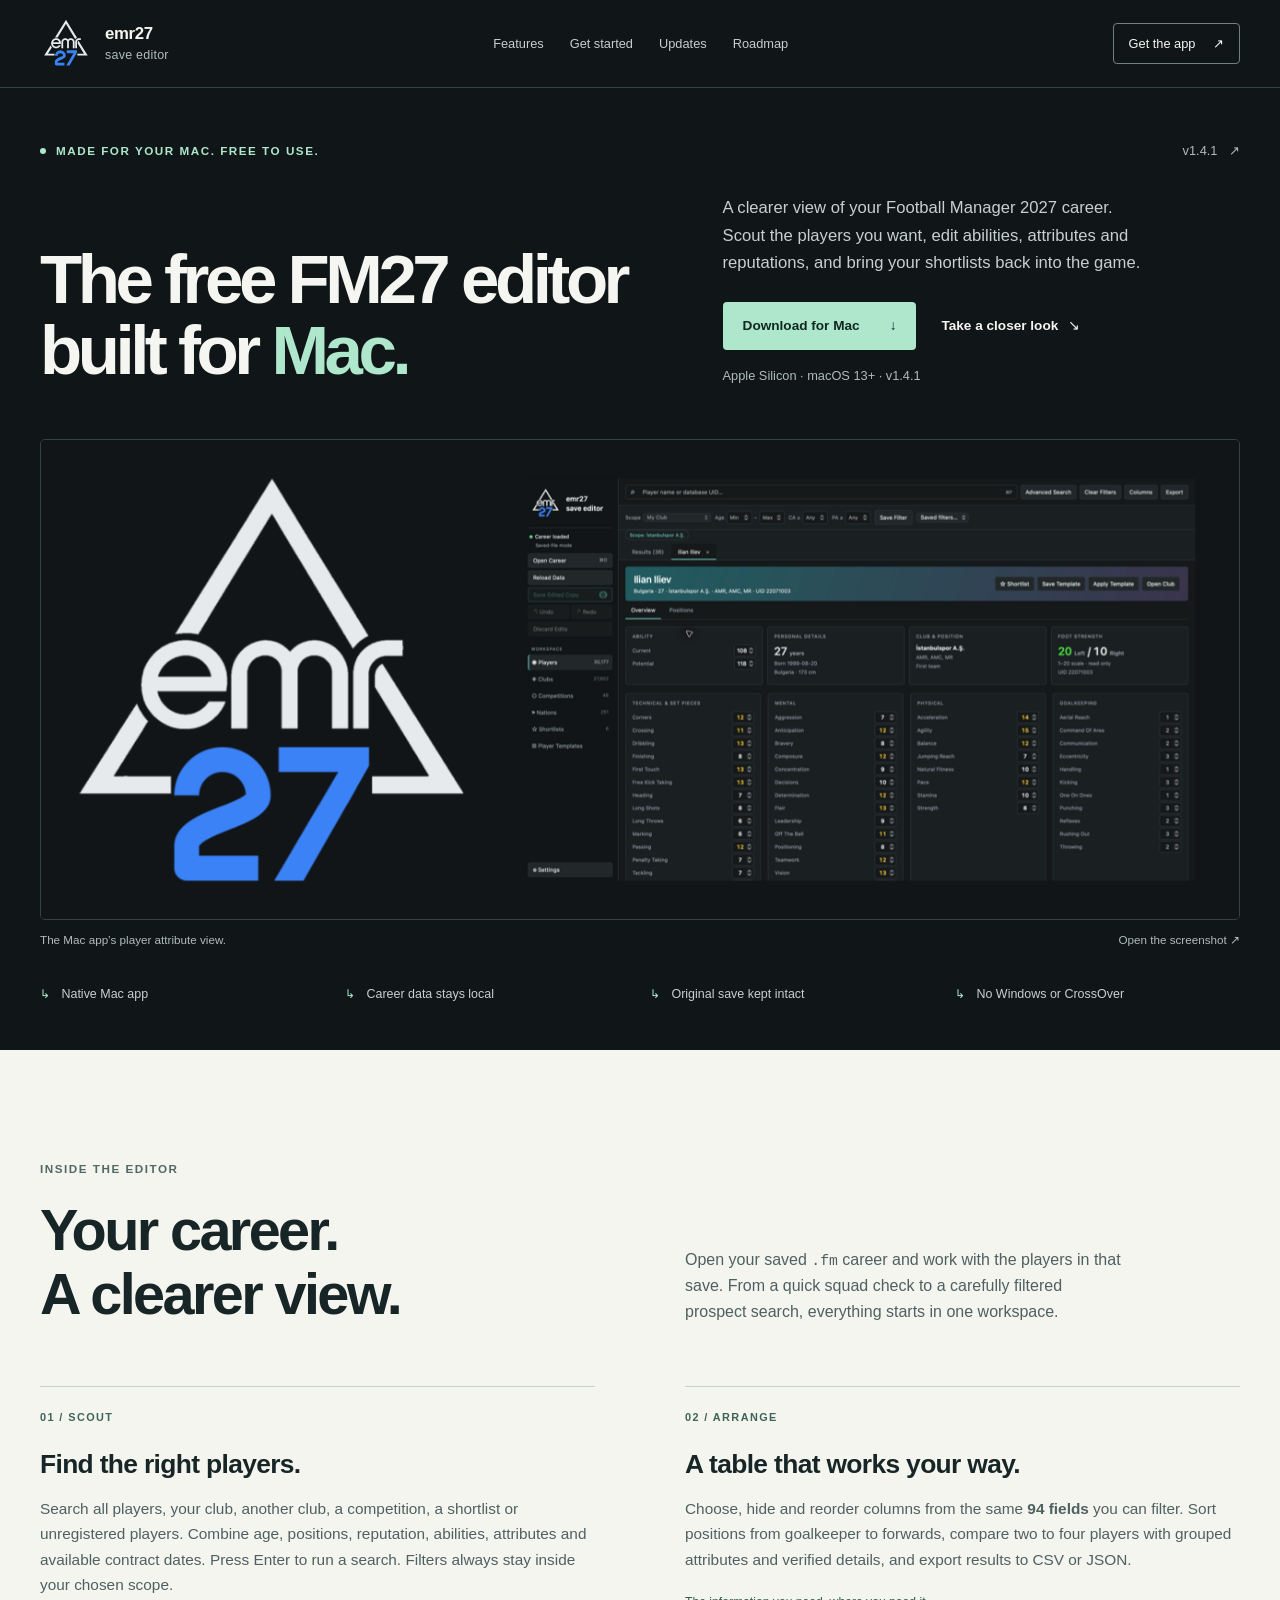
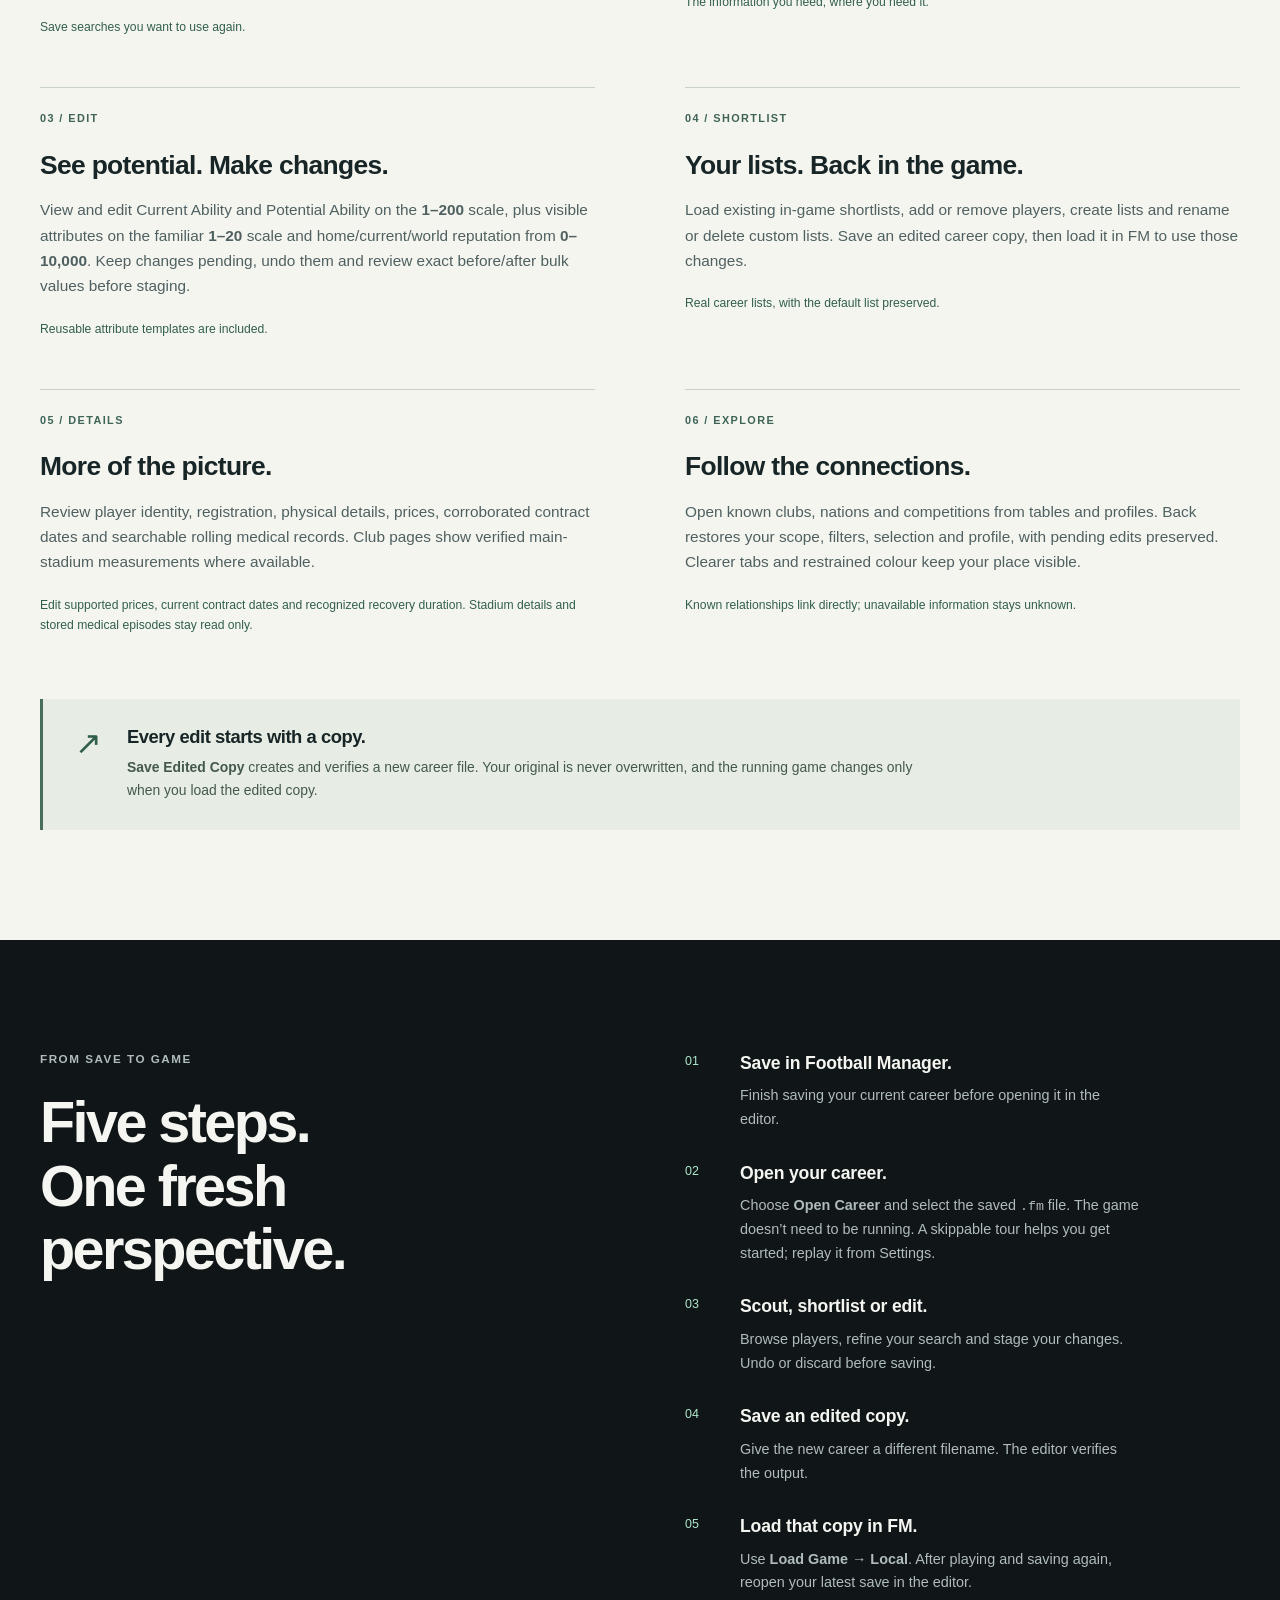
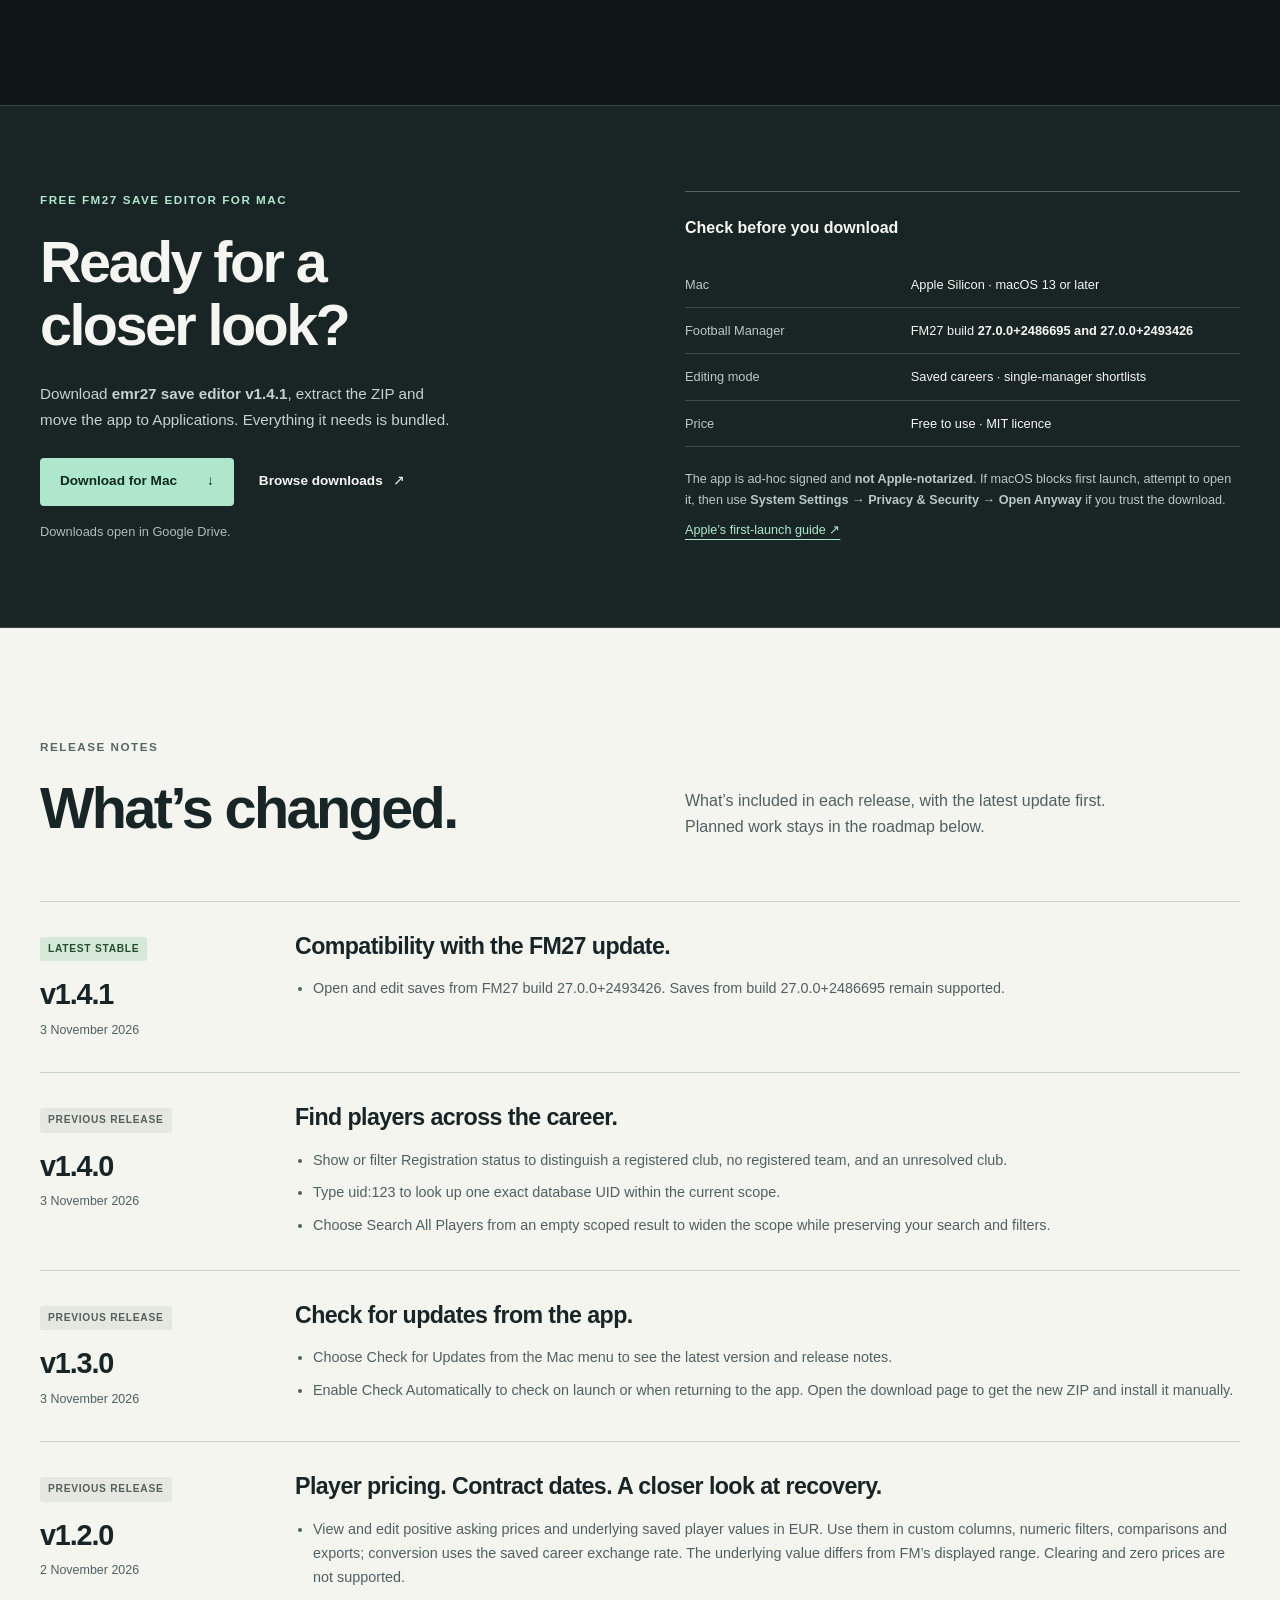
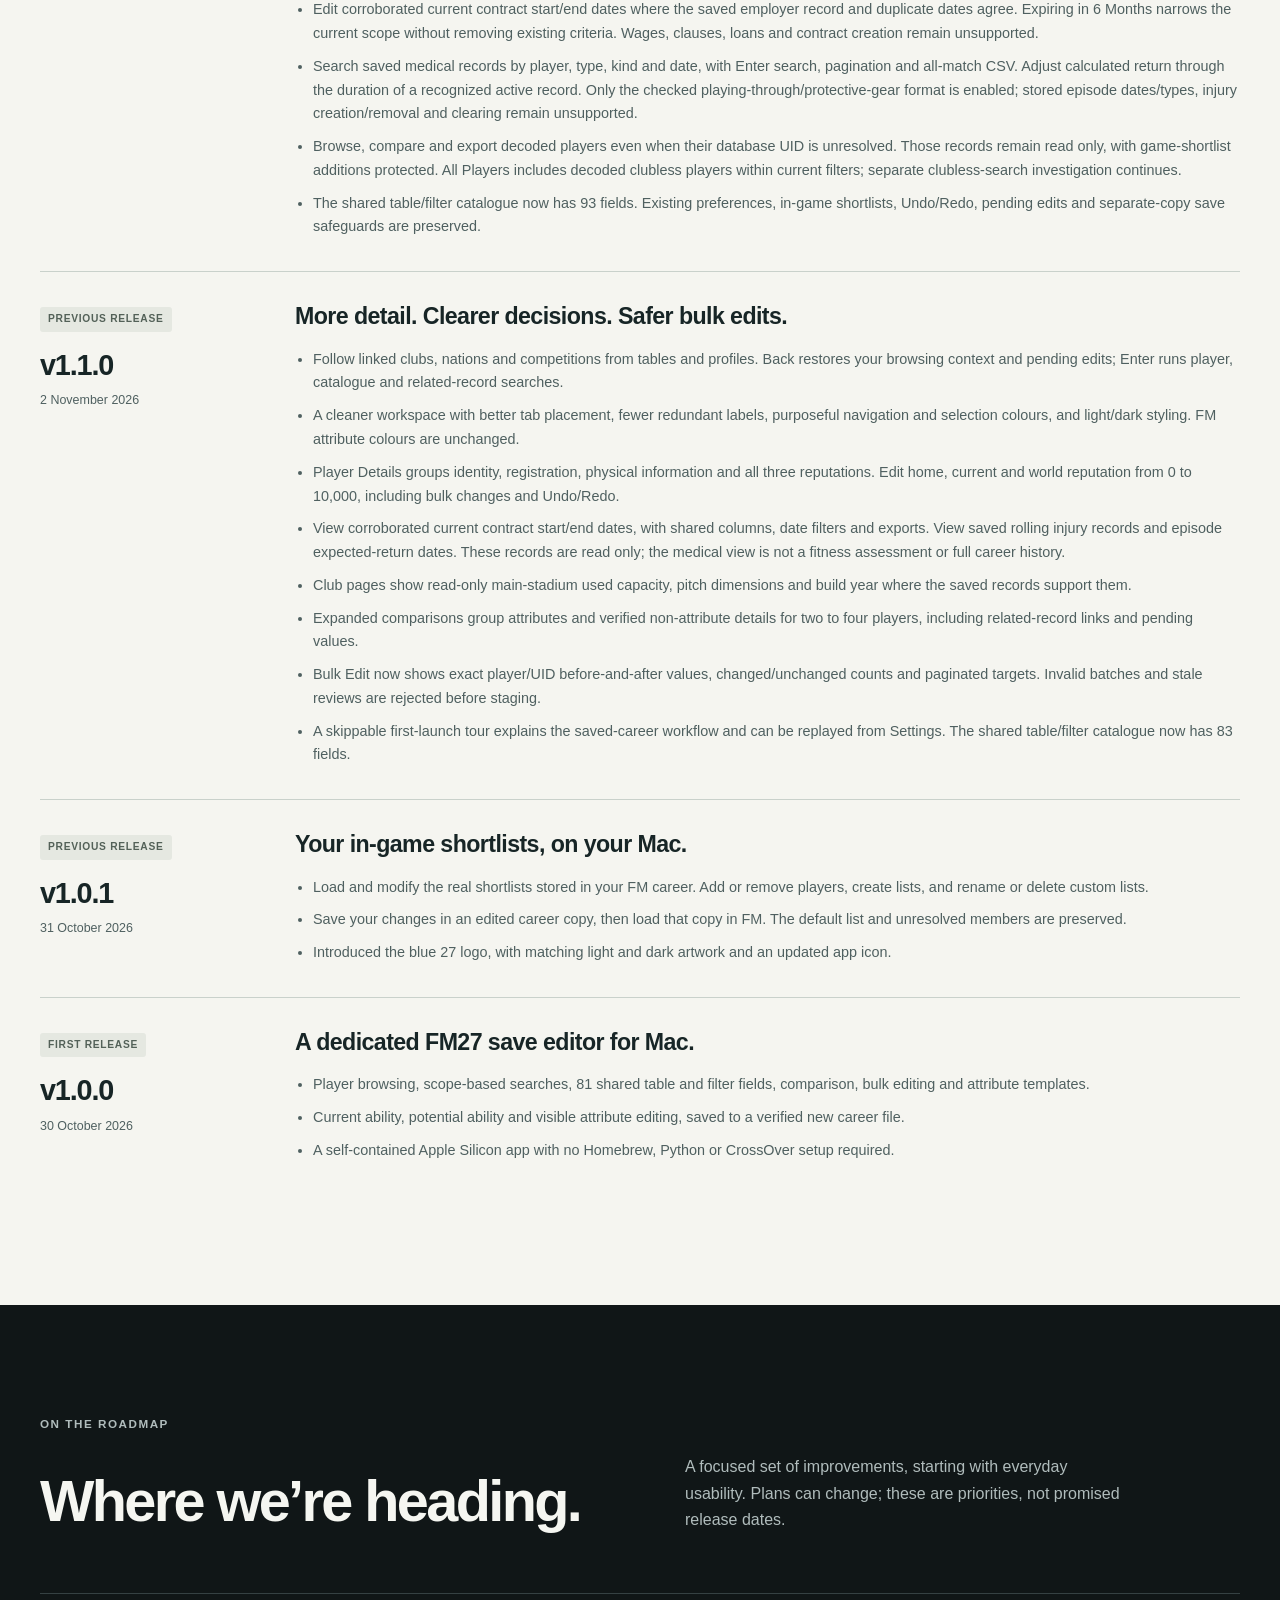
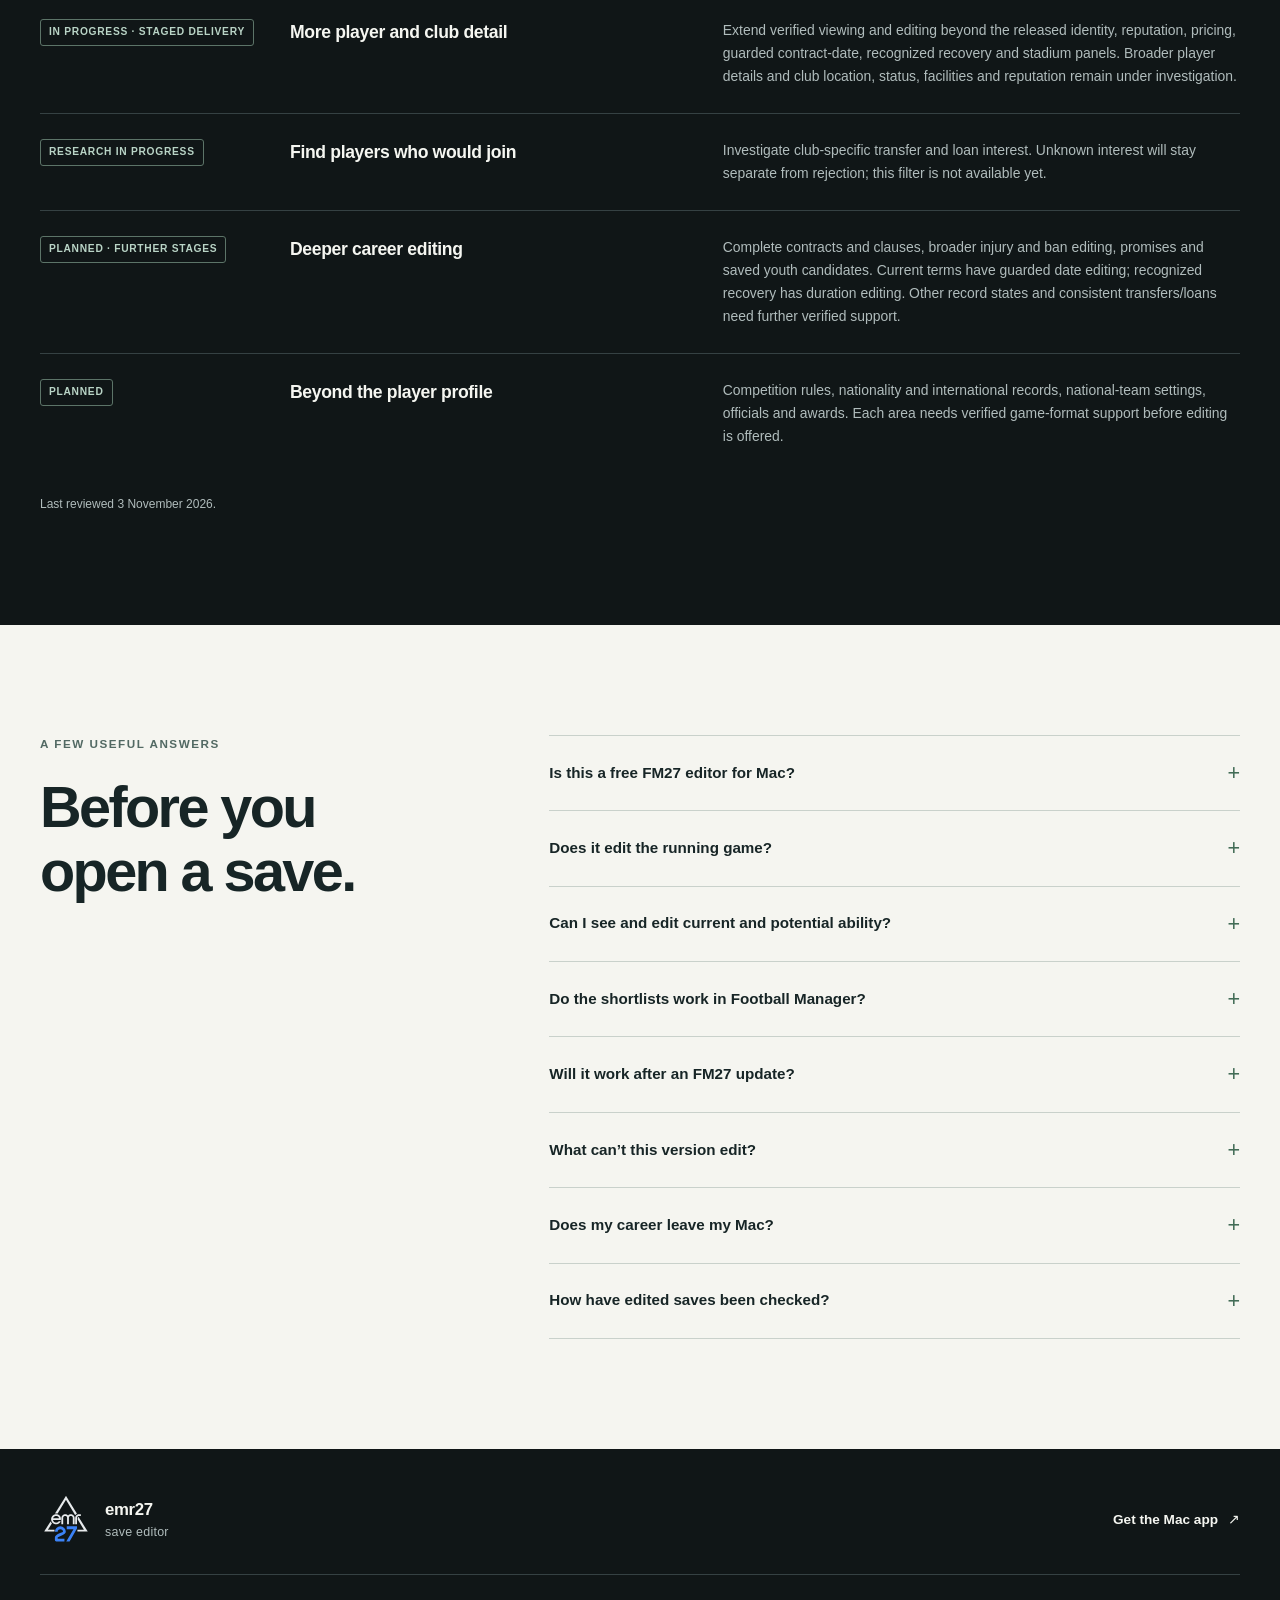
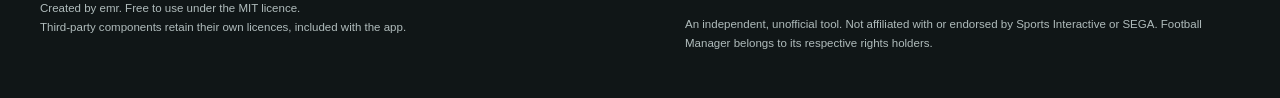
==== commit 3d0c747f: "Update emr27 release page and feed for 1.4.1" ====
--- a/emr27/index.html
+++ b/emr27/index.html
@@ -25,7 +25,7 @@
   <meta name="twitter:description" content="A free FM27 save editor for Mac. Scout abilities, edit attributes, reputations, player prices and supported contract dates, and manage in-game shortlists. Built for Apple Silicon.">
   <meta name="twitter:image" content="https://www.aribulan.com/emr27/assets/emr27-banner.png">
   <link rel="stylesheet" href="style.css">
-  <script type="application/ld+json">{"@context": "https://schema.org", "@graph": [{"@type": "WebPage", "@id": "https://www.aribulan.com/emr27/", "url": "https://www.aribulan.com/emr27/", "name": "Free FM27 Editor for Mac — emr27 save editor", "description": "A free FM27 save editor for Mac. Scout abilities, edit attributes, reputations, player prices and supported contract dates, and manage in-game shortlists. Built for Apple Silicon.", "inLanguage": "en", "dateModified": "2026-11-03", "primaryImageOfPage": "https://www.aribulan.com/emr27/assets/emr27-banner.png", "mainEntity": {"@id": "https://www.aribulan.com/emr27/#application"}}, {"@type": "SoftwareApplication", "@id": "https://www.aribulan.com/emr27/#application", "name": "emr27 save editor", "url": "https://www.aribulan.com/emr27/", "description": "A free FM27 save editor for Mac. Scout abilities, edit attributes, reputations, player prices and supported contract dates, and manage in-game shortlists. Built for Apple Silicon.", "softwareVersion": "1.4.0", "operatingSystem": "macOS 13 or later (Apple Silicon)", "applicationCategory": "UtilitiesApplication", "softwareRequirements": "FM27 saved career, build 27.0.0+2486695", "downloadUrl": "https://drive.google.com/file/d/1xjrBhbd4LVgATN_V8yTuR7DKGyGWcsUb/view?usp=share_link", "isAccessibleForFree": true, "offers": {"@type": "Offer", "price": "0", "priceCurrency": "USD"}, "author": {"@type": "Organization", "name": "emr"}, "copyrightHolder": {"@type": "Organization", "name": "emr"}, "license": "https://opensource.org/license/mit", "image": "https://www.aribulan.com/emr27/assets/emr27-banner.png", "screenshot": "https://www.aribulan.com/emr27/assets/emr27-player-profile.png", "releaseNotes": "https://www.aribulan.com/emr27/#updates"}]}</script>
+  <script type="application/ld+json">{"@context": "https://schema.org", "@graph": [{"@type": "WebPage", "@id": "https://www.aribulan.com/emr27/", "url": "https://www.aribulan.com/emr27/", "name": "Free FM27 Editor for Mac — emr27 save editor", "description": "A free FM27 save editor for Mac. Scout abilities, edit attributes, reputations, player prices and supported contract dates, and manage in-game shortlists. Built for Apple Silicon.", "inLanguage": "en", "dateModified": "2026-11-03", "primaryImageOfPage": "https://www.aribulan.com/emr27/assets/emr27-banner.png", "mainEntity": {"@id": "https://www.aribulan.com/emr27/#application"}}, {"@type": "SoftwareApplication", "@id": "https://www.aribulan.com/emr27/#application", "name": "emr27 save editor", "url": "https://www.aribulan.com/emr27/", "description": "A free FM27 save editor for Mac. Scout abilities, edit attributes, reputations, player prices and supported contract dates, and manage in-game shortlists. Built for Apple Silicon.", "softwareVersion": "1.4.1", "operatingSystem": "macOS 13 or later (Apple Silicon)", "applicationCategory": "UtilitiesApplication", "softwareRequirements": "FM27 saved career, build 27.0.0+2486695 and 27.0.0+2493426", "downloadUrl": "https://drive.google.com/file/d/1xjrBhbd4LVgATN_V8yTuR7DKGyGWcsUb/view?usp=share_link", "isAccessibleForFree": true, "offers": {"@type": "Offer", "price": "0", "priceCurrency": "USD"}, "author": {"@type": "Organization", "name": "emr"}, "copyrightHolder": {"@type": "Organization", "name": "emr"}, "license": "https://opensource.org/license/mit", "image": "https://www.aribulan.com/emr27/assets/emr27-banner.png", "screenshot": "https://www.aribulan.com/emr27/assets/emr27-player-profile.png", "releaseNotes": "https://www.aribulan.com/emr27/#updates"}]}</script>
 </head>
 <body>
   <a class="skip-link" href="#main">Skip to content</a>
@@ -41,10 +41,10 @@
   </header>
   <main id="main">
     <section class="hero wrap" id="top" aria-labelledby="hero-title">
-      <div class="hero-topline"><span class="eyebrow"><span class="status-dot" aria-hidden="true"></span>Made for your Mac. Free to use.</span><a class="version-link" href="#updates">v1.4.0 <span aria-hidden="true">↗</span></a></div>
+      <div class="hero-topline"><span class="eyebrow"><span class="status-dot" aria-hidden="true"></span>Made for your Mac. Free to use.</span><a class="version-link" href="#updates">v1.4.1 <span aria-hidden="true">↗</span></a></div>
       <div class="hero-copy">
         <h1 id="hero-title">The free FM27 editor<br>built for <span class="accent">Mac.</span></h1>
-        <div class="hero-intro"><p>A clearer view of your Football Manager 2027 career. Scout the players you want, edit abilities, attributes and reputations, and bring your shortlists back into the game.</p><div class="actions"><a class="button primary" href="https://drive.google.com/file/d/1xjrBhbd4LVgATN_V8yTuR7DKGyGWcsUb/view?usp=share_link">Download for Mac <span aria-hidden="true">↓</span></a><a class="text-link" href="#features">Take a closer look <span aria-hidden="true">↘</span></a></div><p class="micro">Apple Silicon · macOS 13+ · v1.4.0</p></div>
+        <div class="hero-intro"><p>A clearer view of your Football Manager 2027 career. Scout the players you want, edit abilities, attributes and reputations, and bring your shortlists back into the game.</p><div class="actions"><a class="button primary" href="https://drive.google.com/file/d/1xjrBhbd4LVgATN_V8yTuR7DKGyGWcsUb/view?usp=share_link">Download for Mac <span aria-hidden="true">↓</span></a><a class="text-link" href="#features">Take a closer look <span aria-hidden="true">↘</span></a></div><p class="micro">Apple Silicon · macOS 13+ · v1.4.1</p></div>
       </div>
       <figure class="hero-art"><a href="assets/emr27-player-profile.png" aria-label="Open the full-size emr27 player profile screenshot"><img src="assets/emr27-banner.png" srcset="assets/emr27-banner-small.png 1300w, assets/emr27-banner.png 2500w" sizes="(max-width: 1240px) 94vw, 1200px" alt="emr27’s blue 27 triangle logo beside the actual Mac app showing a player’s current ability, potential ability, positions and attributes." width="2500" height="1000" fetchpriority="high" decoding="async"></a><figcaption><span>The Mac app’s player attribute view.</span><span>Open the screenshot <span aria-hidden="true">↗</span></span></figcaption></figure>
       <div class="trust-strip"><span><span aria-hidden="true">↳</span> Native Mac app</span><span><span aria-hidden="true">↳</span> Career data stays local</span><span><span aria-hidden="true">↳</span> Original save kept intact</span><span><span aria-hidden="true">↳</span> No Windows or CrossOver</span></div>
@@ -74,12 +74,13 @@
       </ol>
     </section>
     <section class="download-section" id="download" aria-labelledby="download-title"><div class="wrap download-layout">
-      <div><p class="eyebrow">Free FM27 save editor for Mac</p><h2 id="download-title">Ready for a<br>closer look?</h2><p class="download-intro">Download <strong>emr27 save editor v1.4.0</strong>, extract the ZIP and move the app to Applications. Everything it needs is bundled.</p><div class="actions"><a class="button primary" href="https://drive.google.com/file/d/1xjrBhbd4LVgATN_V8yTuR7DKGyGWcsUb/view?usp=share_link">Download for Mac <span aria-hidden="true">↓</span></a><a class="text-link" href="https://drive.google.com/drive/folders/105I_y6kNkD5j0OReN2bi2jZQ3FB3hrSB?usp=share_link">Browse downloads <span aria-hidden="true">↗</span></a></div><p class="micro">Downloads open in Google Drive.</p></div>
-      <div class="requirements"><h3>Check before you download</h3><dl><div><dt>Mac</dt><dd>Apple Silicon · macOS 13 or later</dd></div><div><dt>Football Manager</dt><dd>FM27 build <strong>27.0.0+2486695</strong></dd></div><div><dt>Editing mode</dt><dd>Saved careers · single-manager shortlists</dd></div><div><dt>Price</dt><dd>Free to use · MIT licence</dd></div></dl><p class="first-launch">The app is ad-hoc signed and <strong>not Apple-notarized</strong>. If macOS blocks first launch, attempt to open it, then use <strong>System Settings → Privacy &amp; Security → Open Anyway</strong> if you trust the download. <a href="https://support.apple.com/guide/mac-help/open-a-mac-app-from-an-unknown-developer-mh40616/mac">Apple’s first-launch guide <span aria-hidden="true">↗</span></a></p></div>
+      <div><p class="eyebrow">Free FM27 save editor for Mac</p><h2 id="download-title">Ready for a<br>closer look?</h2><p class="download-intro">Download <strong>emr27 save editor v1.4.1</strong>, extract the ZIP and move the app to Applications. Everything it needs is bundled.</p><div class="actions"><a class="button primary" href="https://drive.google.com/file/d/1xjrBhbd4LVgATN_V8yTuR7DKGyGWcsUb/view?usp=share_link">Download for Mac <span aria-hidden="true">↓</span></a><a class="text-link" href="https://drive.google.com/drive/folders/105I_y6kNkD5j0OReN2bi2jZQ3FB3hrSB?usp=share_link">Browse downloads <span aria-hidden="true">↗</span></a></div><p class="micro">Downloads open in Google Drive.</p></div>
+      <div class="requirements"><h3>Check before you download</h3><dl><div><dt>Mac</dt><dd>Apple Silicon · macOS 13 or later</dd></div><div><dt>Football Manager</dt><dd>FM27 build <strong>27.0.0+2486695 and 27.0.0+2493426</strong></dd></div><div><dt>Editing mode</dt><dd>Saved careers · single-manager shortlists</dd></div><div><dt>Price</dt><dd>Free to use · MIT licence</dd></div></dl><p class="first-launch">The app is ad-hoc signed and <strong>not Apple-notarized</strong>. If macOS blocks first launch, attempt to open it, then use <strong>System Settings → Privacy &amp; Security → Open Anyway</strong> if you trust the download. <a href="https://support.apple.com/guide/mac-help/open-a-mac-app-from-an-unknown-developer-mh40616/mac">Apple’s first-launch guide <span aria-hidden="true">↗</span></a></p></div>
     </div></section>
     <section class="section light" id="updates" aria-labelledby="updates-title"><div class="wrap">
       <div class="section-heading"><p class="eyebrow">Release notes</p><h2 id="updates-title">What’s changed.</h2><p class="section-intro">What’s included in each release, with the latest update first. Planned work stays in the roadmap below.</p></div>
-      <div class="releases"><article class="release"><div class="release-meta"><span class="badge">Latest stable</span><strong>v1.4.0</strong><time datetime="2026-11-03">3 November 2026</time></div><div><h3>Find players across the career.</h3><ul><li>Show or filter Registration status to distinguish a registered club, no registered team, and an unresolved club.</li><li>Type uid:123 to look up one exact database UID within the current scope.</li><li>Choose Search All Players from an empty scoped result to widen the scope while preserving your search and filters.</li></ul></div></article>
+      <div class="releases"><article class="release"><div class="release-meta"><span class="badge">Latest stable</span><strong>v1.4.1</strong><time datetime="2026-11-03">3 November 2026</time></div><div><h3>Compatibility with the FM27 update.</h3><ul><li>Open and edit saves from FM27 build 27.0.0+2493426. Saves from build 27.0.0+2486695 remain supported.</li></ul></div></article>
+<article class="release"><div class="release-meta"><span class="badge">Previous release</span><strong>v1.4.0</strong><time datetime="2026-11-03">3 November 2026</time></div><div><h3>Find players across the career.</h3><ul><li>Show or filter Registration status to distinguish a registered club, no registered team, and an unresolved club.</li><li>Type uid:123 to look up one exact database UID within the current scope.</li><li>Choose Search All Players from an empty scoped result to widen the scope while preserving your search and filters.</li></ul></div></article>
 <article class="release"><div class="release-meta"><span class="badge">Previous release</span><strong>v1.3.0</strong><time datetime="2026-11-03">3 November 2026</time></div><div><h3>Check for updates from the app.</h3><ul><li>Choose Check for Updates from the Mac menu to see the latest version and release notes.</li><li>Enable Check Automatically to check on launch or when returning to the app. Open the download page to get the new ZIP and install it manually.</li></ul></div></article>
 <article class="release"><div class="release-meta"><span class="badge">Previous release</span><strong>v1.2.0</strong><time datetime="2026-11-02">2 November 2026</time></div><div><h3>Player pricing. Contract dates. A closer look at recovery.</h3><ul><li>View and edit positive asking prices and underlying saved player values in EUR. Use them in custom columns, numeric filters, comparisons and exports; conversion uses the saved career exchange rate. The underlying value differs from FM’s displayed range. Clearing and zero prices are not supported.</li><li>Edit corroborated current contract start/end dates where the saved employer record and duplicate dates agree. Expiring in 6 Months narrows the current scope without removing existing criteria. Wages, clauses, loans and contract creation remain unsupported.</li><li>Search saved medical records by player, type, kind and date, with Enter search, pagination and all-match CSV. Adjust calculated return through the duration of a recognized active record. Only the checked playing-through/protective-gear format is enabled; stored episode dates/types, injury creation/removal and clearing remain unsupported.</li><li>Browse, compare and export decoded players even when their database UID is unresolved. Those records remain read only, with game-shortlist additions protected. All Players includes decoded clubless players within current filters; separate clubless-search investigation continues.</li><li>The shared table/filter catalogue now has 93 fields. Existing preferences, in-game shortlists, Undo/Redo, pending edits and separate-copy save safeguards are preserved.</li></ul></div></article>
 <article class="release"><div class="release-meta"><span class="badge">Previous release</span><strong>v1.1.0</strong><time datetime="2026-11-02">2 November 2026</time></div><div><h3>More detail. Clearer decisions. Safer bulk edits.</h3><ul><li>Follow linked clubs, nations and competitions from tables and profiles. Back restores your browsing context and pending edits; Enter runs player, catalogue and related-record searches.</li><li>A cleaner workspace with better tab placement, fewer redundant labels, purposeful navigation and selection colours, and light/dark styling. FM attribute colours are unchanged.</li><li>Player Details groups identity, registration, physical information and all three reputations. Edit home, current and world reputation from 0 to 10,000, including bulk changes and Undo/Redo.</li><li>View corroborated current contract start/end dates, with shared columns, date filters and exports. View saved rolling injury records and episode expected-return dates. These records are read only; the medical view is not a fitness assessment or full career history.</li><li>Club pages show read-only main-stadium used capacity, pitch dimensions and build year where the saved records support them.</li><li>Expanded comparisons group attributes and verified non-attribute details for two to four players, including related-record links and pending values.</li><li>Bulk Edit now shows exact player/UID before-and-after values, changed/unchanged counts and paginated targets. Invalid batches and stale reviews are rejected before staging.</li><li>A skippable first-launch tour explains the saved-career workflow and can be replayed from Settings. The shared table/filter catalogue now has 83 fields.</li></ul></div></article>
@@ -98,7 +99,7 @@
         <details><summary>Does it edit the running game?</summary><div><p>It edits saved career files. Save in Football Manager, open that save in the app, then use Save Edited Copy. Changes appear in FM after you load the new copy. No Windows, CrossOver, separate Python installation or running game is required.</p></div></details>
         <details><summary>Can I see and edit current and potential ability?</summary><div><p>Yes. Current Ability and Potential Ability are viewable and editable from 1 to 200; visible attributes are editable from 1 to 20. FM may rebalance attributes to match current ability. Potential ability is a development ceiling, not a guarantee of progress.</p></div></details>
         <details><summary>Do the shortlists work in Football Manager?</summary><div><p>Yes, for the real lists embedded in supported single-manager careers. Edit list membership or create a new list, save an edited career copy and load it in FM. Standalone <code>.fmf</code> shortlist import and export are not supported. FM’s recruitment views may hide your own club’s players even when they belong to a list.</p></div></details>
-        <details><summary>Will it work after an FM27 update?</summary><div><p>Only build <strong>27.0.0+2486695</strong> is currently supported. Other builds are rejected rather than edited with an unverified format. Check these release notes before using a newer game version.</p></div></details>
+        <details><summary>Will it work after an FM27 update?</summary><div><p>Only build <strong>27.0.0+2486695 and 27.0.0+2493426</strong> is currently supported. Other builds are rejected rather than edited with an unverified format. Check these release notes before using a newer game version.</p></div></details>
         <details><summary>What can’t this version edit?</summary><div><p>Only corroborated current contract dates and recognized active recovery durations are editable. Wages, clauses, loans, full injury editing, bans, promises, transfers, club finances and staff are not supported. Stored medical episodes and stadium details stay read only; records do not establish complete history or fitness. Positive EUR prices are editable, but clearing/zero prices and FM’s displayed valuation range are not supported. Positions and feet are view only; media descriptions and unverified hidden or personality fields are not exposed. Some registration links remain unresolved; competition scopes appear only where membership can be read.</p></div></details>
         <details><summary>Does my career leave my Mac?</summary><div><p>Career processing happens locally in the Mac app; no save upload is required. This webpage is for information and downloads, and does not accept career files. Downloading the app uses Google Drive.</p></div></details>
         <details><summary>How have edited saves been checked?</summary><div><p>Disposable edited careers have been loaded in FM to confirm an attribute edit, reputation edits including zero and 10,000, and shortlist creation, membership changes, renaming and deletion. Automated checks also verify read-back and archive preservation. Long-term development, list expiry and re-saving behaviour have not been separately verified. Keep your original career as a backup.</p></div></details>
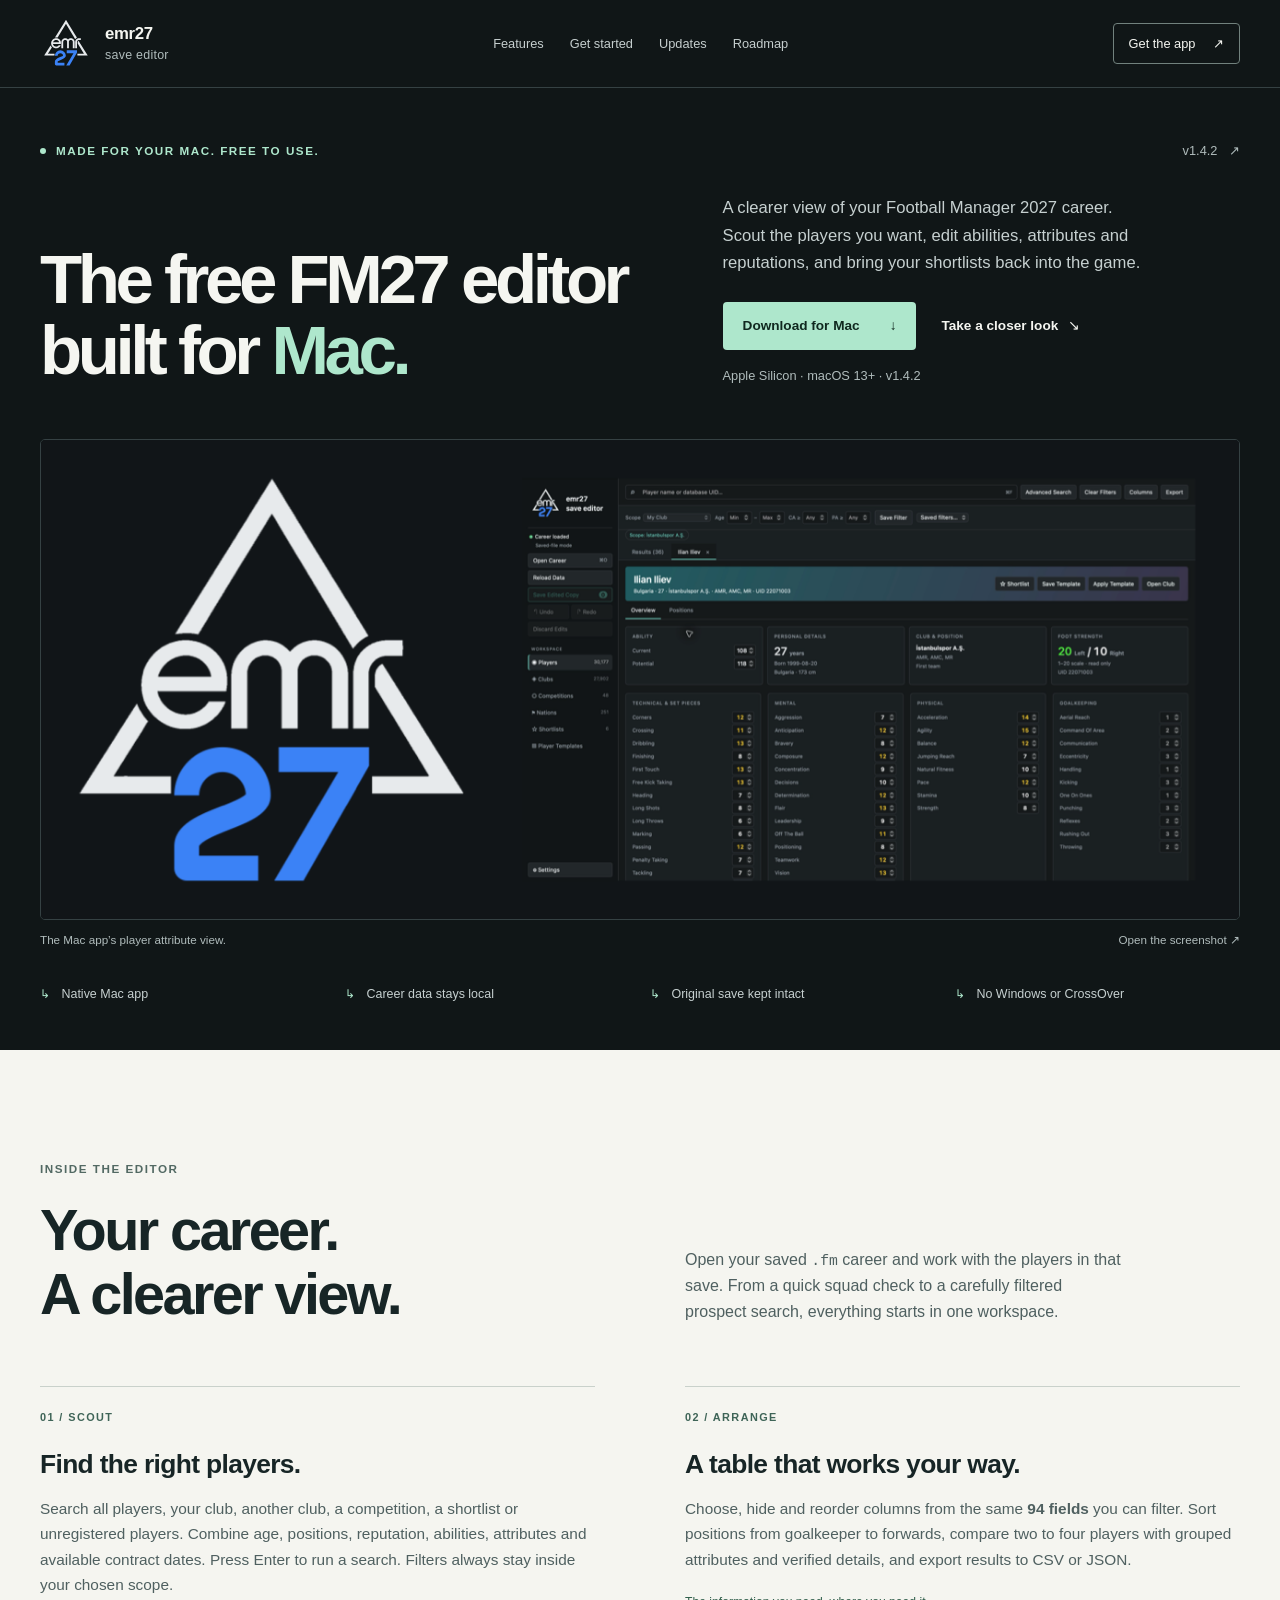
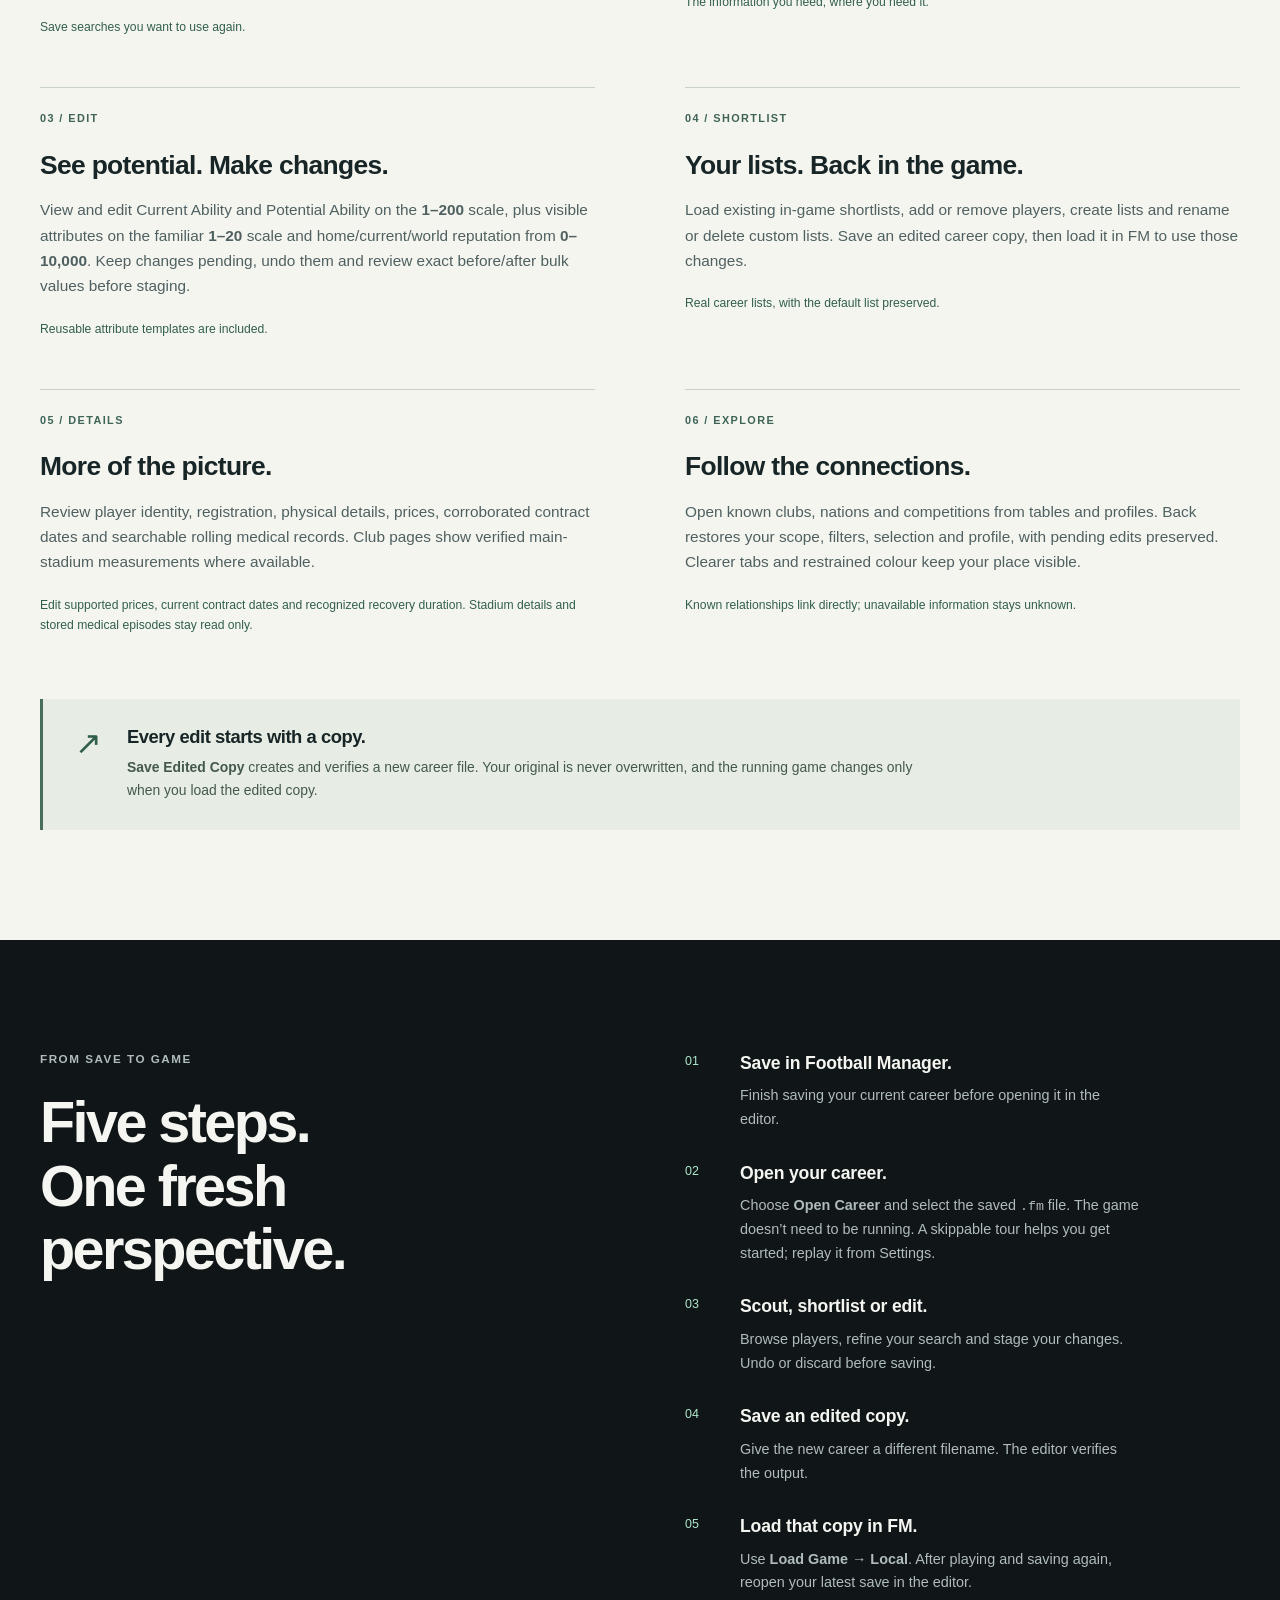
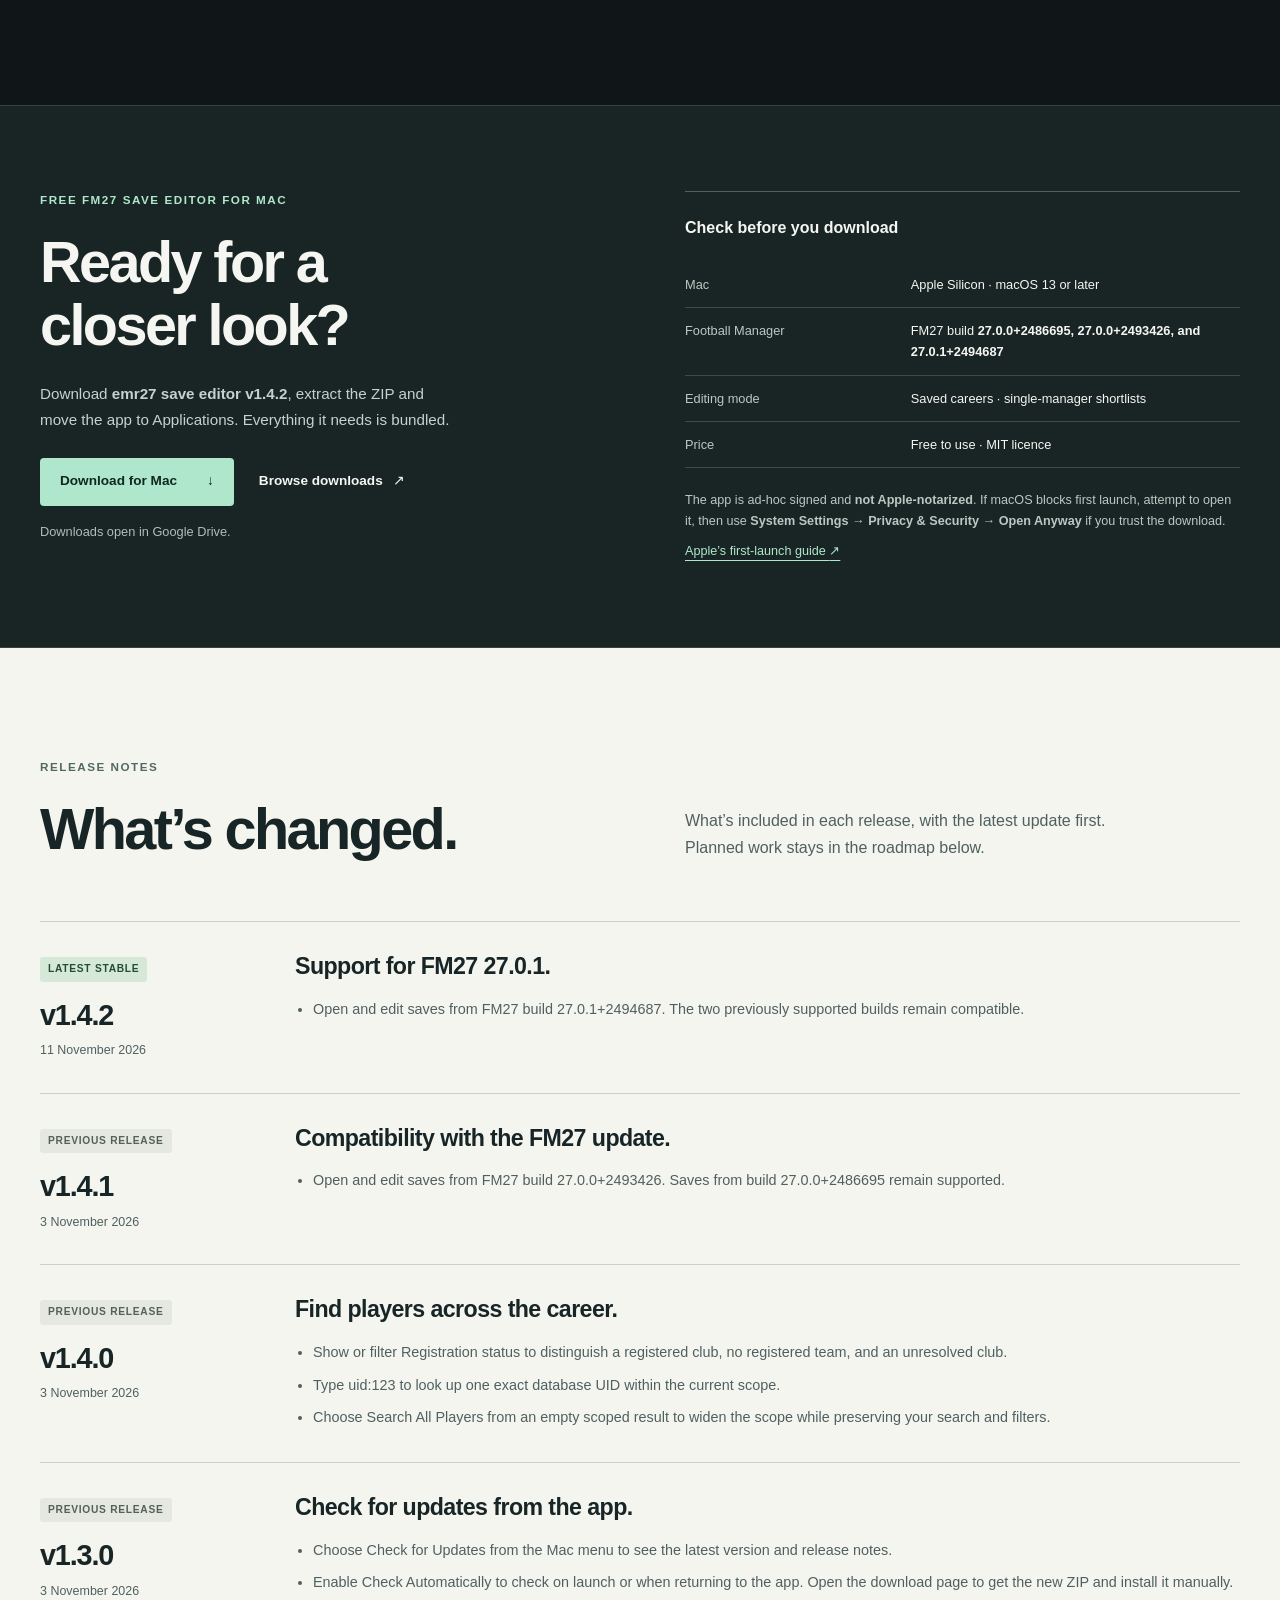
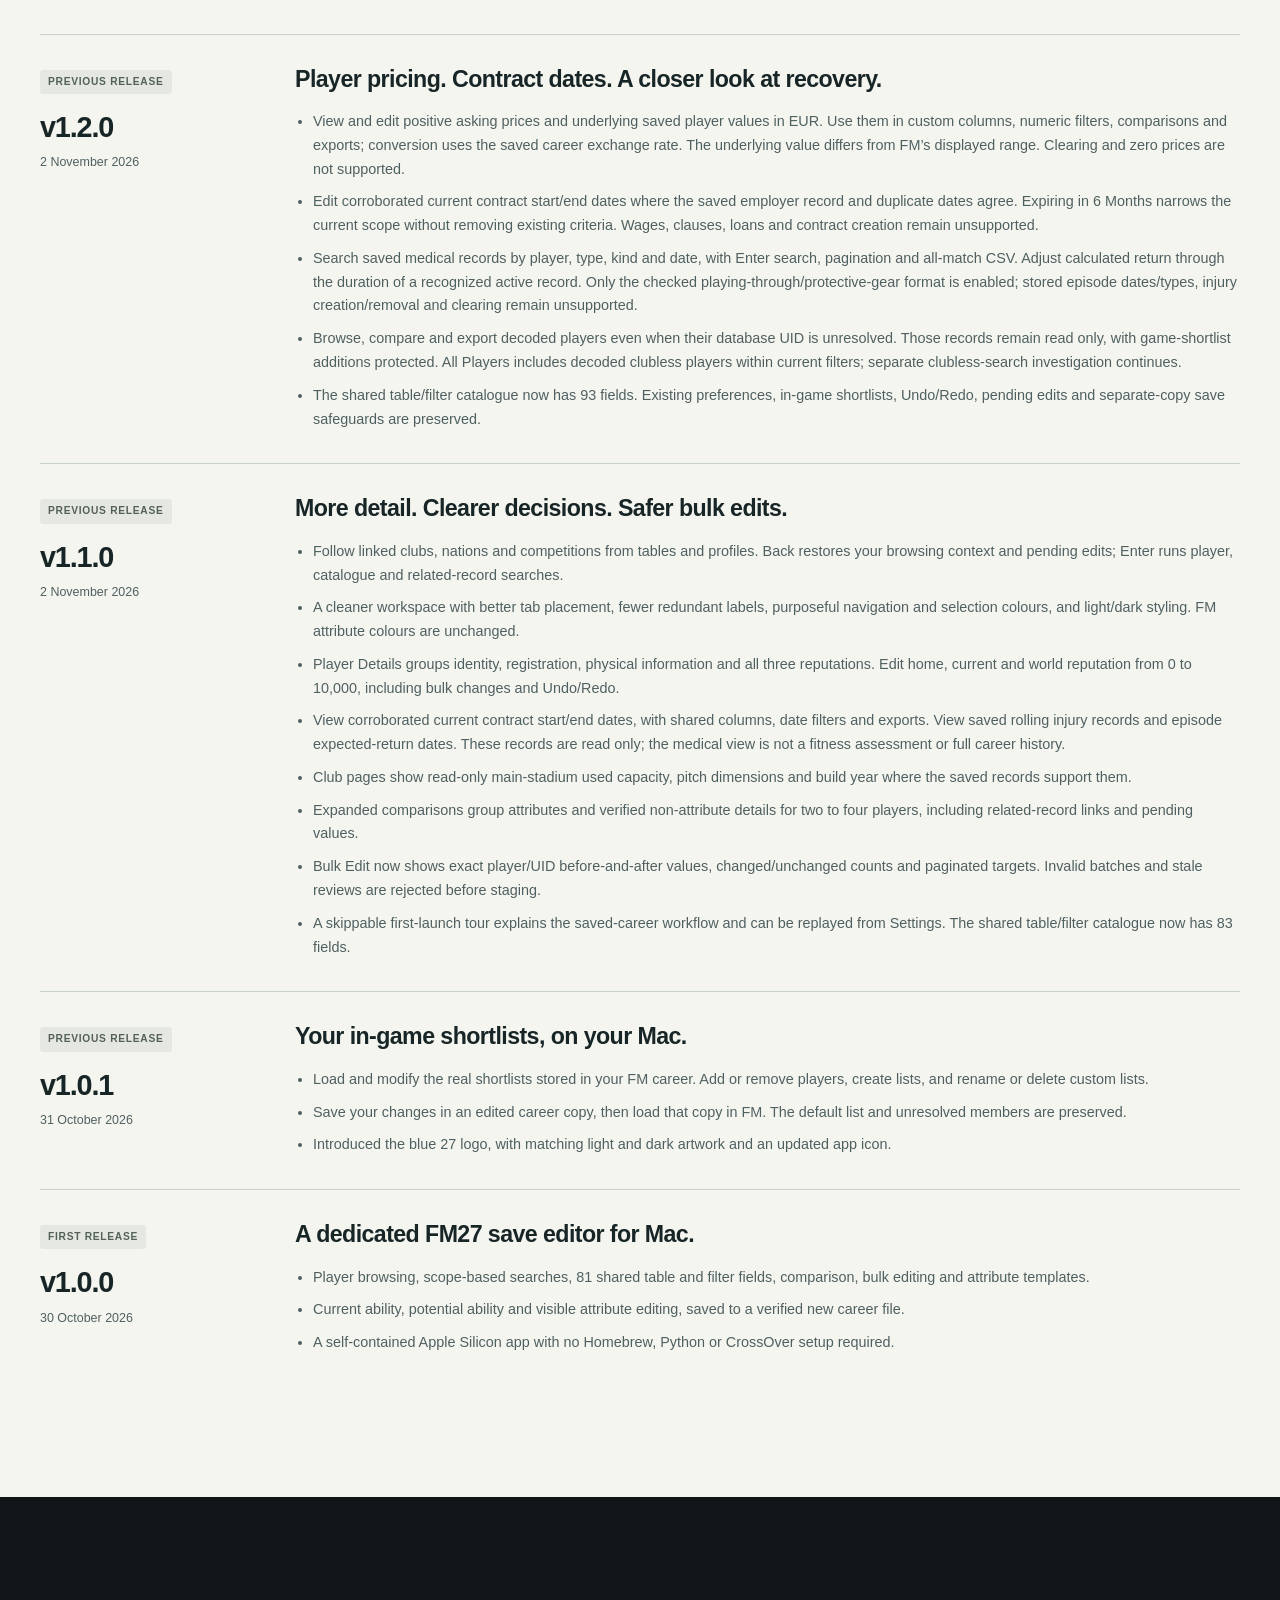
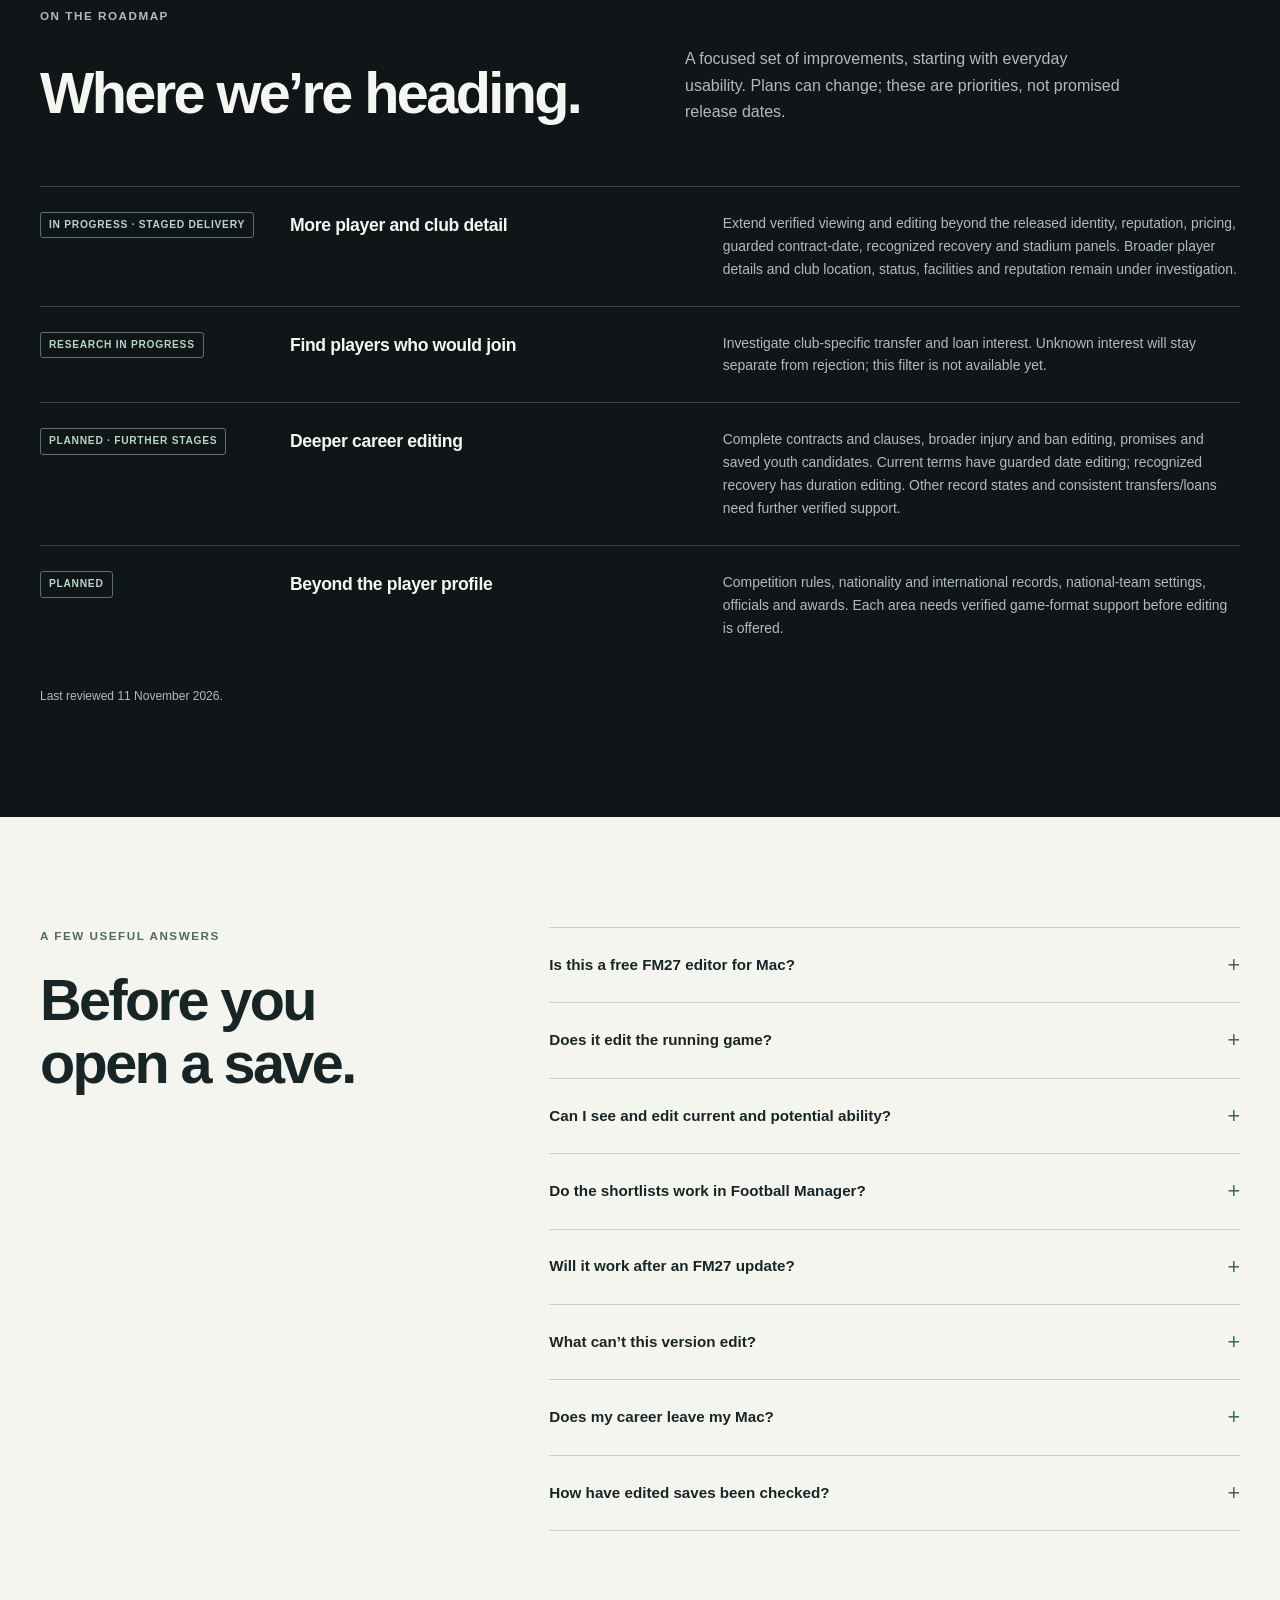
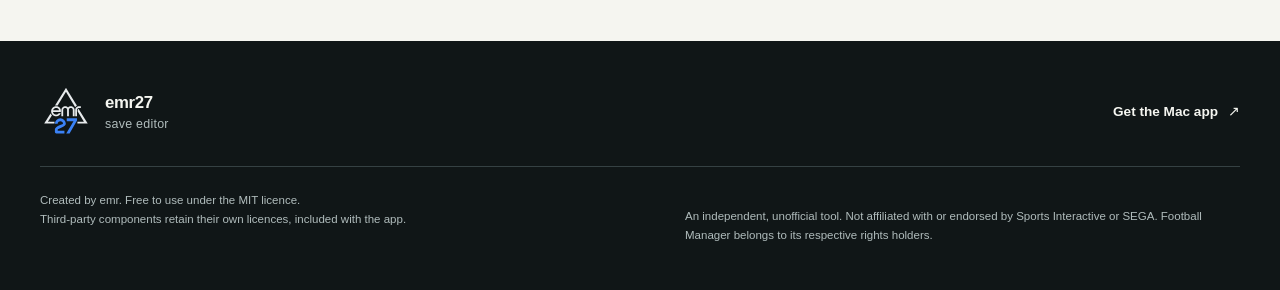
==== commit 7e81a00d: "Update emr27 release page and feed for 1.4.2" ====
--- a/emr27/index.html
+++ b/emr27/index.html
@@ -25,7 +25,7 @@
   <meta name="twitter:description" content="A free FM27 save editor for Mac. Scout abilities, edit attributes, reputations, player prices and supported contract dates, and manage in-game shortlists. Built for Apple Silicon.">
   <meta name="twitter:image" content="https://www.aribulan.com/emr27/assets/emr27-banner.png">
   <link rel="stylesheet" href="style.css">
-  <script type="application/ld+json">{"@context": "https://schema.org", "@graph": [{"@type": "WebPage", "@id": "https://www.aribulan.com/emr27/", "url": "https://www.aribulan.com/emr27/", "name": "Free FM27 Editor for Mac — emr27 save editor", "description": "A free FM27 save editor for Mac. Scout abilities, edit attributes, reputations, player prices and supported contract dates, and manage in-game shortlists. Built for Apple Silicon.", "inLanguage": "en", "dateModified": "2026-11-03", "primaryImageOfPage": "https://www.aribulan.com/emr27/assets/emr27-banner.png", "mainEntity": {"@id": "https://www.aribulan.com/emr27/#application"}}, {"@type": "SoftwareApplication", "@id": "https://www.aribulan.com/emr27/#application", "name": "emr27 save editor", "url": "https://www.aribulan.com/emr27/", "description": "A free FM27 save editor for Mac. Scout abilities, edit attributes, reputations, player prices and supported contract dates, and manage in-game shortlists. Built for Apple Silicon.", "softwareVersion": "1.4.1", "operatingSystem": "macOS 13 or later (Apple Silicon)", "applicationCategory": "UtilitiesApplication", "softwareRequirements": "FM27 saved career, build 27.0.0+2486695 and 27.0.0+2493426", "downloadUrl": "https://drive.google.com/file/d/1xjrBhbd4LVgATN_V8yTuR7DKGyGWcsUb/view?usp=share_link", "isAccessibleForFree": true, "offers": {"@type": "Offer", "price": "0", "priceCurrency": "USD"}, "author": {"@type": "Organization", "name": "emr"}, "copyrightHolder": {"@type": "Organization", "name": "emr"}, "license": "https://opensource.org/license/mit", "image": "https://www.aribulan.com/emr27/assets/emr27-banner.png", "screenshot": "https://www.aribulan.com/emr27/assets/emr27-player-profile.png", "releaseNotes": "https://www.aribulan.com/emr27/#updates"}]}</script>
+  <script type="application/ld+json">{"@context": "https://schema.org", "@graph": [{"@type": "WebPage", "@id": "https://www.aribulan.com/emr27/", "url": "https://www.aribulan.com/emr27/", "name": "Free FM27 Editor for Mac — emr27 save editor", "description": "A free FM27 save editor for Mac. Scout abilities, edit attributes, reputations, player prices and supported contract dates, and manage in-game shortlists. Built for Apple Silicon.", "inLanguage": "en", "dateModified": "2026-11-11", "primaryImageOfPage": "https://www.aribulan.com/emr27/assets/emr27-banner.png", "mainEntity": {"@id": "https://www.aribulan.com/emr27/#application"}}, {"@type": "SoftwareApplication", "@id": "https://www.aribulan.com/emr27/#application", "name": "emr27 save editor", "url": "https://www.aribulan.com/emr27/", "description": "A free FM27 save editor for Mac. Scout abilities, edit attributes, reputations, player prices and supported contract dates, and manage in-game shortlists. Built for Apple Silicon.", "softwareVersion": "1.4.2", "operatingSystem": "macOS 13 or later (Apple Silicon)", "applicationCategory": "UtilitiesApplication", "softwareRequirements": "FM27 saved career, build 27.0.0+2486695, 27.0.0+2493426, and 27.0.1+2494687", "downloadUrl": "https://drive.google.com/file/d/1xjrBhbd4LVgATN_V8yTuR7DKGyGWcsUb/view?usp=share_link", "isAccessibleForFree": true, "offers": {"@type": "Offer", "price": "0", "priceCurrency": "USD"}, "author": {"@type": "Organization", "name": "emr"}, "copyrightHolder": {"@type": "Organization", "name": "emr"}, "license": "https://opensource.org/license/mit", "image": "https://www.aribulan.com/emr27/assets/emr27-banner.png", "screenshot": "https://www.aribulan.com/emr27/assets/emr27-player-profile.png", "releaseNotes": "https://www.aribulan.com/emr27/#updates"}]}</script>
 </head>
 <body>
   <a class="skip-link" href="#main">Skip to content</a>
@@ -41,10 +41,10 @@
   </header>
   <main id="main">
     <section class="hero wrap" id="top" aria-labelledby="hero-title">
-      <div class="hero-topline"><span class="eyebrow"><span class="status-dot" aria-hidden="true"></span>Made for your Mac. Free to use.</span><a class="version-link" href="#updates">v1.4.1 <span aria-hidden="true">↗</span></a></div>
+      <div class="hero-topline"><span class="eyebrow"><span class="status-dot" aria-hidden="true"></span>Made for your Mac. Free to use.</span><a class="version-link" href="#updates">v1.4.2 <span aria-hidden="true">↗</span></a></div>
       <div class="hero-copy">
         <h1 id="hero-title">The free FM27 editor<br>built for <span class="accent">Mac.</span></h1>
-        <div class="hero-intro"><p>A clearer view of your Football Manager 2027 career. Scout the players you want, edit abilities, attributes and reputations, and bring your shortlists back into the game.</p><div class="actions"><a class="button primary" href="https://drive.google.com/file/d/1xjrBhbd4LVgATN_V8yTuR7DKGyGWcsUb/view?usp=share_link">Download for Mac <span aria-hidden="true">↓</span></a><a class="text-link" href="#features">Take a closer look <span aria-hidden="true">↘</span></a></div><p class="micro">Apple Silicon · macOS 13+ · v1.4.1</p></div>
+        <div class="hero-intro"><p>A clearer view of your Football Manager 2027 career. Scout the players you want, edit abilities, attributes and reputations, and bring your shortlists back into the game.</p><div class="actions"><a class="button primary" href="https://drive.google.com/file/d/1xjrBhbd4LVgATN_V8yTuR7DKGyGWcsUb/view?usp=share_link">Download for Mac <span aria-hidden="true">↓</span></a><a class="text-link" href="#features">Take a closer look <span aria-hidden="true">↘</span></a></div><p class="micro">Apple Silicon · macOS 13+ · v1.4.2</p></div>
       </div>
       <figure class="hero-art"><a href="assets/emr27-player-profile.png" aria-label="Open the full-size emr27 player profile screenshot"><img src="assets/emr27-banner.png" srcset="assets/emr27-banner-small.png 1300w, assets/emr27-banner.png 2500w" sizes="(max-width: 1240px) 94vw, 1200px" alt="emr27’s blue 27 triangle logo beside the actual Mac app showing a player’s current ability, potential ability, positions and attributes." width="2500" height="1000" fetchpriority="high" decoding="async"></a><figcaption><span>The Mac app’s player attribute view.</span><span>Open the screenshot <span aria-hidden="true">↗</span></span></figcaption></figure>
       <div class="trust-strip"><span><span aria-hidden="true">↳</span> Native Mac app</span><span><span aria-hidden="true">↳</span> Career data stays local</span><span><span aria-hidden="true">↳</span> Original save kept intact</span><span><span aria-hidden="true">↳</span> No Windows or CrossOver</span></div>
@@ -74,12 +74,13 @@
       </ol>
     </section>
     <section class="download-section" id="download" aria-labelledby="download-title"><div class="wrap download-layout">
-      <div><p class="eyebrow">Free FM27 save editor for Mac</p><h2 id="download-title">Ready for a<br>closer look?</h2><p class="download-intro">Download <strong>emr27 save editor v1.4.1</strong>, extract the ZIP and move the app to Applications. Everything it needs is bundled.</p><div class="actions"><a class="button primary" href="https://drive.google.com/file/d/1xjrBhbd4LVgATN_V8yTuR7DKGyGWcsUb/view?usp=share_link">Download for Mac <span aria-hidden="true">↓</span></a><a class="text-link" href="https://drive.google.com/drive/folders/105I_y6kNkD5j0OReN2bi2jZQ3FB3hrSB?usp=share_link">Browse downloads <span aria-hidden="true">↗</span></a></div><p class="micro">Downloads open in Google Drive.</p></div>
-      <div class="requirements"><h3>Check before you download</h3><dl><div><dt>Mac</dt><dd>Apple Silicon · macOS 13 or later</dd></div><div><dt>Football Manager</dt><dd>FM27 build <strong>27.0.0+2486695 and 27.0.0+2493426</strong></dd></div><div><dt>Editing mode</dt><dd>Saved careers · single-manager shortlists</dd></div><div><dt>Price</dt><dd>Free to use · MIT licence</dd></div></dl><p class="first-launch">The app is ad-hoc signed and <strong>not Apple-notarized</strong>. If macOS blocks first launch, attempt to open it, then use <strong>System Settings → Privacy &amp; Security → Open Anyway</strong> if you trust the download. <a href="https://support.apple.com/guide/mac-help/open-a-mac-app-from-an-unknown-developer-mh40616/mac">Apple’s first-launch guide <span aria-hidden="true">↗</span></a></p></div>
+      <div><p class="eyebrow">Free FM27 save editor for Mac</p><h2 id="download-title">Ready for a<br>closer look?</h2><p class="download-intro">Download <strong>emr27 save editor v1.4.2</strong>, extract the ZIP and move the app to Applications. Everything it needs is bundled.</p><div class="actions"><a class="button primary" href="https://drive.google.com/file/d/1xjrBhbd4LVgATN_V8yTuR7DKGyGWcsUb/view?usp=share_link">Download for Mac <span aria-hidden="true">↓</span></a><a class="text-link" href="https://drive.google.com/drive/folders/105I_y6kNkD5j0OReN2bi2jZQ3FB3hrSB?usp=share_link">Browse downloads <span aria-hidden="true">↗</span></a></div><p class="micro">Downloads open in Google Drive.</p></div>
+      <div class="requirements"><h3>Check before you download</h3><dl><div><dt>Mac</dt><dd>Apple Silicon · macOS 13 or later</dd></div><div><dt>Football Manager</dt><dd>FM27 build <strong>27.0.0+2486695, 27.0.0+2493426, and 27.0.1+2494687</strong></dd></div><div><dt>Editing mode</dt><dd>Saved careers · single-manager shortlists</dd></div><div><dt>Price</dt><dd>Free to use · MIT licence</dd></div></dl><p class="first-launch">The app is ad-hoc signed and <strong>not Apple-notarized</strong>. If macOS blocks first launch, attempt to open it, then use <strong>System Settings → Privacy &amp; Security → Open Anyway</strong> if you trust the download. <a href="https://support.apple.com/guide/mac-help/open-a-mac-app-from-an-unknown-developer-mh40616/mac">Apple’s first-launch guide <span aria-hidden="true">↗</span></a></p></div>
     </div></section>
     <section class="section light" id="updates" aria-labelledby="updates-title"><div class="wrap">
       <div class="section-heading"><p class="eyebrow">Release notes</p><h2 id="updates-title">What’s changed.</h2><p class="section-intro">What’s included in each release, with the latest update first. Planned work stays in the roadmap below.</p></div>
-      <div class="releases"><article class="release"><div class="release-meta"><span class="badge">Latest stable</span><strong>v1.4.1</strong><time datetime="2026-11-03">3 November 2026</time></div><div><h3>Compatibility with the FM27 update.</h3><ul><li>Open and edit saves from FM27 build 27.0.0+2493426. Saves from build 27.0.0+2486695 remain supported.</li></ul></div></article>
+      <div class="releases"><article class="release"><div class="release-meta"><span class="badge">Latest stable</span><strong>v1.4.2</strong><time datetime="2026-11-11">11 November 2026</time></div><div><h3>Support for FM27 27.0.1.</h3><ul><li>Open and edit saves from FM27 build 27.0.1+2494687. The two previously supported builds remain compatible.</li></ul></div></article>
+<article class="release"><div class="release-meta"><span class="badge">Previous release</span><strong>v1.4.1</strong><time datetime="2026-11-03">3 November 2026</time></div><div><h3>Compatibility with the FM27 update.</h3><ul><li>Open and edit saves from FM27 build 27.0.0+2493426. Saves from build 27.0.0+2486695 remain supported.</li></ul></div></article>
 <article class="release"><div class="release-meta"><span class="badge">Previous release</span><strong>v1.4.0</strong><time datetime="2026-11-03">3 November 2026</time></div><div><h3>Find players across the career.</h3><ul><li>Show or filter Registration status to distinguish a registered club, no registered team, and an unresolved club.</li><li>Type uid:123 to look up one exact database UID within the current scope.</li><li>Choose Search All Players from an empty scoped result to widen the scope while preserving your search and filters.</li></ul></div></article>
 <article class="release"><div class="release-meta"><span class="badge">Previous release</span><strong>v1.3.0</strong><time datetime="2026-11-03">3 November 2026</time></div><div><h3>Check for updates from the app.</h3><ul><li>Choose Check for Updates from the Mac menu to see the latest version and release notes.</li><li>Enable Check Automatically to check on launch or when returning to the app. Open the download page to get the new ZIP and install it manually.</li></ul></div></article>
 <article class="release"><div class="release-meta"><span class="badge">Previous release</span><strong>v1.2.0</strong><time datetime="2026-11-02">2 November 2026</time></div><div><h3>Player pricing. Contract dates. A closer look at recovery.</h3><ul><li>View and edit positive asking prices and underlying saved player values in EUR. Use them in custom columns, numeric filters, comparisons and exports; conversion uses the saved career exchange rate. The underlying value differs from FM’s displayed range. Clearing and zero prices are not supported.</li><li>Edit corroborated current contract start/end dates where the saved employer record and duplicate dates agree. Expiring in 6 Months narrows the current scope without removing existing criteria. Wages, clauses, loans and contract creation remain unsupported.</li><li>Search saved medical records by player, type, kind and date, with Enter search, pagination and all-match CSV. Adjust calculated return through the duration of a recognized active record. Only the checked playing-through/protective-gear format is enabled; stored episode dates/types, injury creation/removal and clearing remain unsupported.</li><li>Browse, compare and export decoded players even when their database UID is unresolved. Those records remain read only, with game-shortlist additions protected. All Players includes decoded clubless players within current filters; separate clubless-search investigation continues.</li><li>The shared table/filter catalogue now has 93 fields. Existing preferences, in-game shortlists, Undo/Redo, pending edits and separate-copy save safeguards are preserved.</li></ul></div></article>
@@ -90,7 +91,7 @@
     </div></section>
     <section class="section wrap" id="roadmap" aria-labelledby="roadmap-title">
       <div class="section-heading"><p class="eyebrow">On the roadmap</p><h2 id="roadmap-title">Where we’re heading.</h2><p class="section-intro">A focused set of improvements, starting with everyday usability. Plans can change; these are priorities, not promised release dates.</p></div>
-      <div class="roadmap"><article class="roadmap-row"><span class="badge">In progress · staged delivery</span><h3>More player and club detail</h3><p>Extend verified viewing and editing beyond the released identity, reputation, pricing, guarded contract-date, recognized recovery and stadium panels. Broader player details and club location, status, facilities and reputation remain under investigation.</p></article><article class="roadmap-row"><span class="badge">Research in progress</span><h3>Find players who would join</h3><p>Investigate club-specific transfer and loan interest. Unknown interest will stay separate from rejection; this filter is not available yet.</p></article><article class="roadmap-row"><span class="badge">Planned · further stages</span><h3>Deeper career editing</h3><p>Complete contracts and clauses, broader injury and ban editing, promises and saved youth candidates. Current terms have guarded date editing; recognized recovery has duration editing. Other record states and consistent transfers/loans need further verified support.</p></article><article class="roadmap-row"><span class="badge">Planned</span><h3>Beyond the player profile</h3><p>Competition rules, nationality and international records, national-team settings, officials and awards. Each area needs verified game-format support before editing is offered.</p></article></div><p class="update-date">Last reviewed <time datetime="2026-11-03">3 November 2026</time>.</p>
+      <div class="roadmap"><article class="roadmap-row"><span class="badge">In progress · staged delivery</span><h3>More player and club detail</h3><p>Extend verified viewing and editing beyond the released identity, reputation, pricing, guarded contract-date, recognized recovery and stadium panels. Broader player details and club location, status, facilities and reputation remain under investigation.</p></article><article class="roadmap-row"><span class="badge">Research in progress</span><h3>Find players who would join</h3><p>Investigate club-specific transfer and loan interest. Unknown interest will stay separate from rejection; this filter is not available yet.</p></article><article class="roadmap-row"><span class="badge">Planned · further stages</span><h3>Deeper career editing</h3><p>Complete contracts and clauses, broader injury and ban editing, promises and saved youth candidates. Current terms have guarded date editing; recognized recovery has duration editing. Other record states and consistent transfers/loans need further verified support.</p></article><article class="roadmap-row"><span class="badge">Planned</span><h3>Beyond the player profile</h3><p>Competition rules, nationality and international records, national-team settings, officials and awards. Each area needs verified game-format support before editing is offered.</p></article></div><p class="update-date">Last reviewed <time datetime="2026-11-11">11 November 2026</time>.</p>
     </section>
     <section class="section light" id="faq" aria-labelledby="faq-title"><div class="wrap faq-layout">
       <div><p class="eyebrow">A few useful answers</p><h2 id="faq-title">Before you<br>open a save.</h2></div>
@@ -99,7 +100,7 @@
         <details><summary>Does it edit the running game?</summary><div><p>It edits saved career files. Save in Football Manager, open that save in the app, then use Save Edited Copy. Changes appear in FM after you load the new copy. No Windows, CrossOver, separate Python installation or running game is required.</p></div></details>
         <details><summary>Can I see and edit current and potential ability?</summary><div><p>Yes. Current Ability and Potential Ability are viewable and editable from 1 to 200; visible attributes are editable from 1 to 20. FM may rebalance attributes to match current ability. Potential ability is a development ceiling, not a guarantee of progress.</p></div></details>
         <details><summary>Do the shortlists work in Football Manager?</summary><div><p>Yes, for the real lists embedded in supported single-manager careers. Edit list membership or create a new list, save an edited career copy and load it in FM. Standalone <code>.fmf</code> shortlist import and export are not supported. FM’s recruitment views may hide your own club’s players even when they belong to a list.</p></div></details>
-        <details><summary>Will it work after an FM27 update?</summary><div><p>Only build <strong>27.0.0+2486695 and 27.0.0+2493426</strong> is currently supported. Other builds are rejected rather than edited with an unverified format. Check these release notes before using a newer game version.</p></div></details>
+        <details><summary>Will it work after an FM27 update?</summary><div><p>Only build <strong>27.0.0+2486695, 27.0.0+2493426, and 27.0.1+2494687</strong> is currently supported. Other builds are rejected rather than edited with an unverified format. Check these release notes before using a newer game version.</p></div></details>
         <details><summary>What can’t this version edit?</summary><div><p>Only corroborated current contract dates and recognized active recovery durations are editable. Wages, clauses, loans, full injury editing, bans, promises, transfers, club finances and staff are not supported. Stored medical episodes and stadium details stay read only; records do not establish complete history or fitness. Positive EUR prices are editable, but clearing/zero prices and FM’s displayed valuation range are not supported. Positions and feet are view only; media descriptions and unverified hidden or personality fields are not exposed. Some registration links remain unresolved; competition scopes appear only where membership can be read.</p></div></details>
         <details><summary>Does my career leave my Mac?</summary><div><p>Career processing happens locally in the Mac app; no save upload is required. This webpage is for information and downloads, and does not accept career files. Downloading the app uses Google Drive.</p></div></details>
         <details><summary>How have edited saves been checked?</summary><div><p>Disposable edited careers have been loaded in FM to confirm an attribute edit, reputation edits including zero and 10,000, and shortlist creation, membership changes, renaming and deletion. Automated checks also verify read-back and archive preservation. Long-term development, list expiry and re-saving behaviour have not been separately verified. Keep your original career as a backup.</p></div></details>
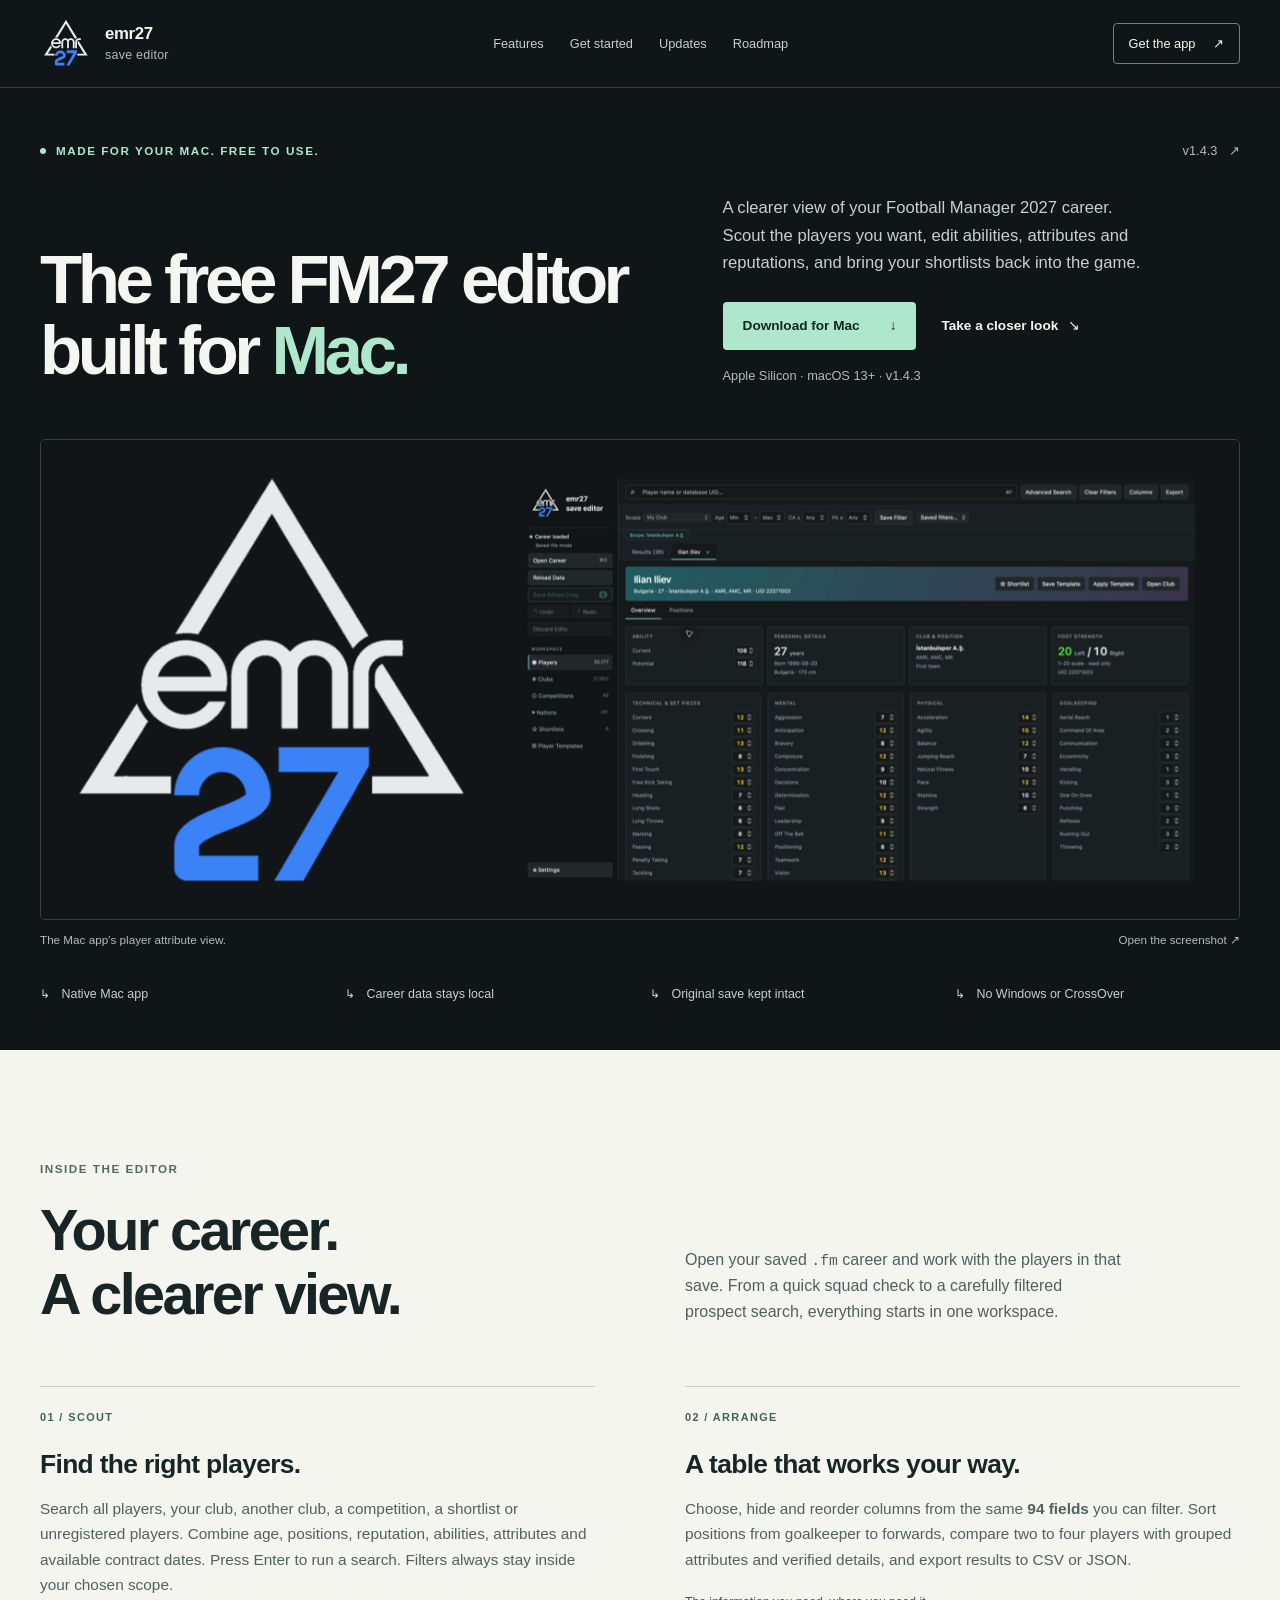
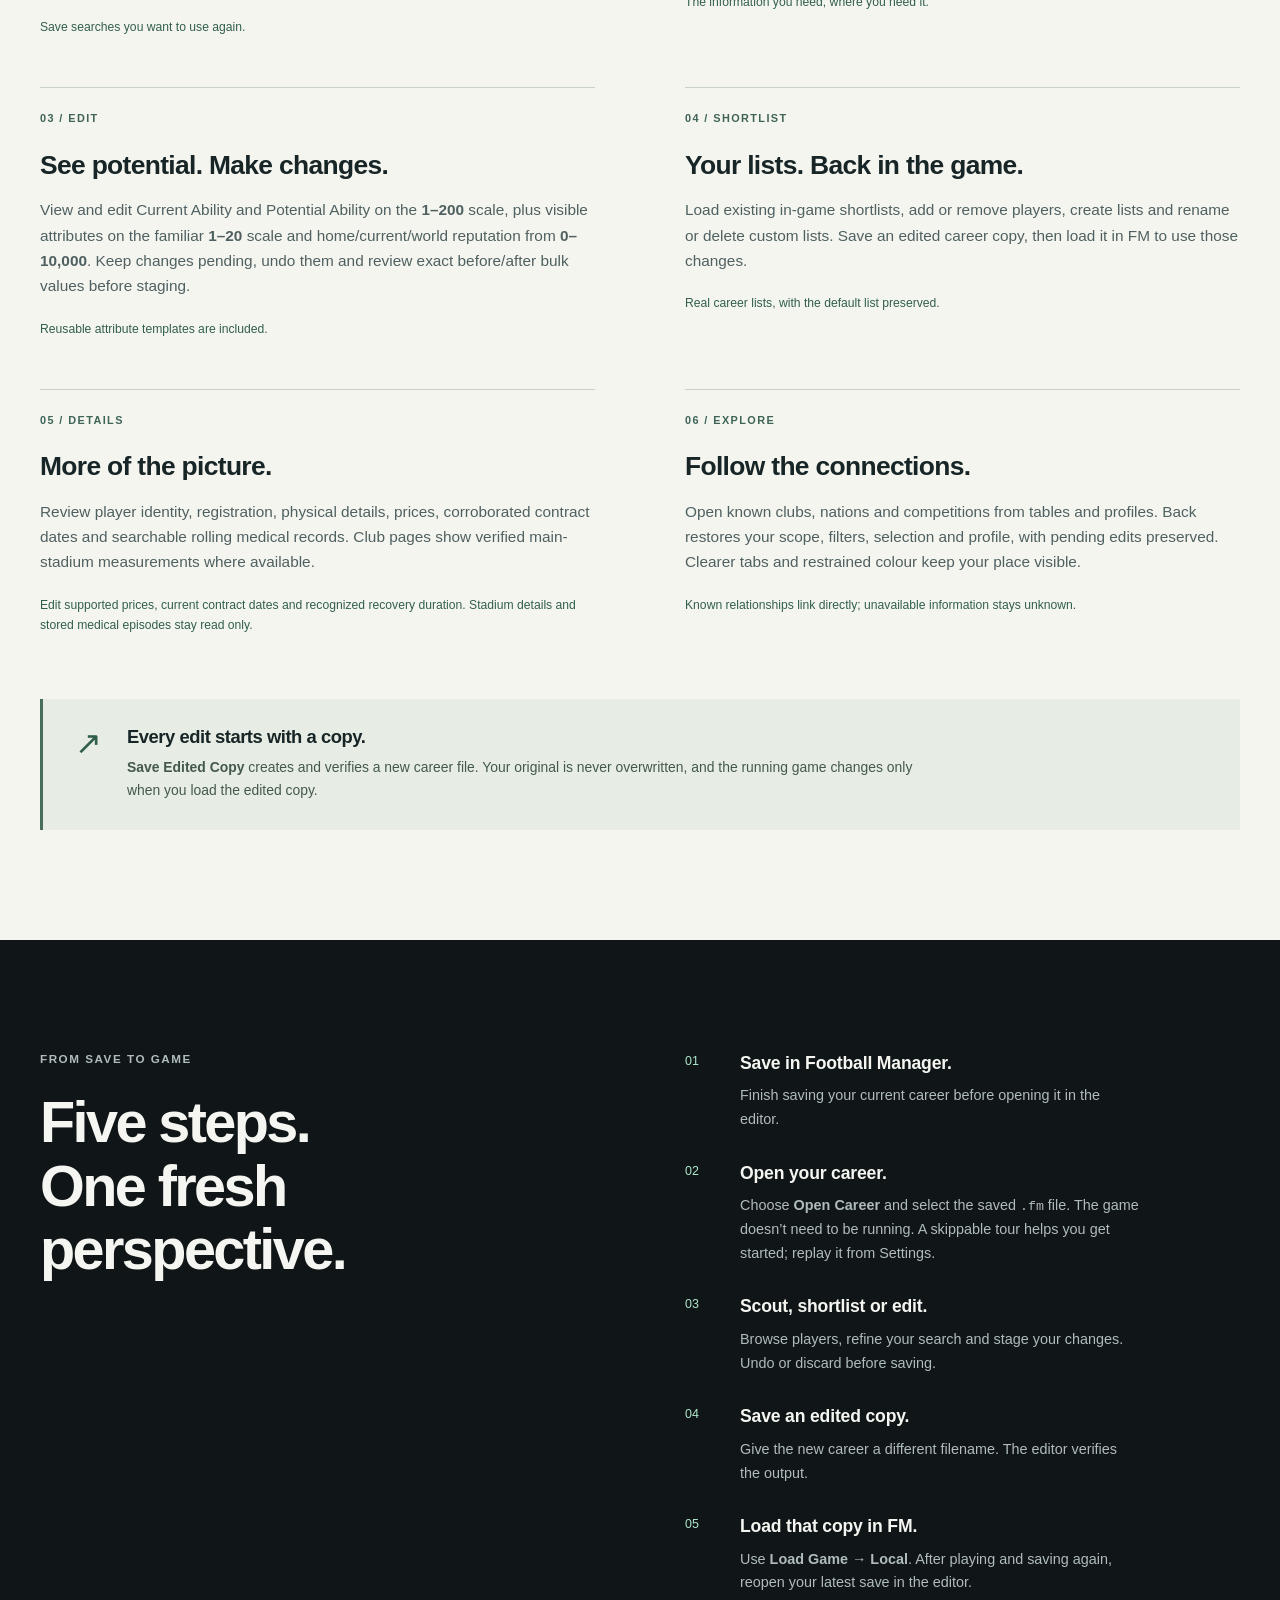
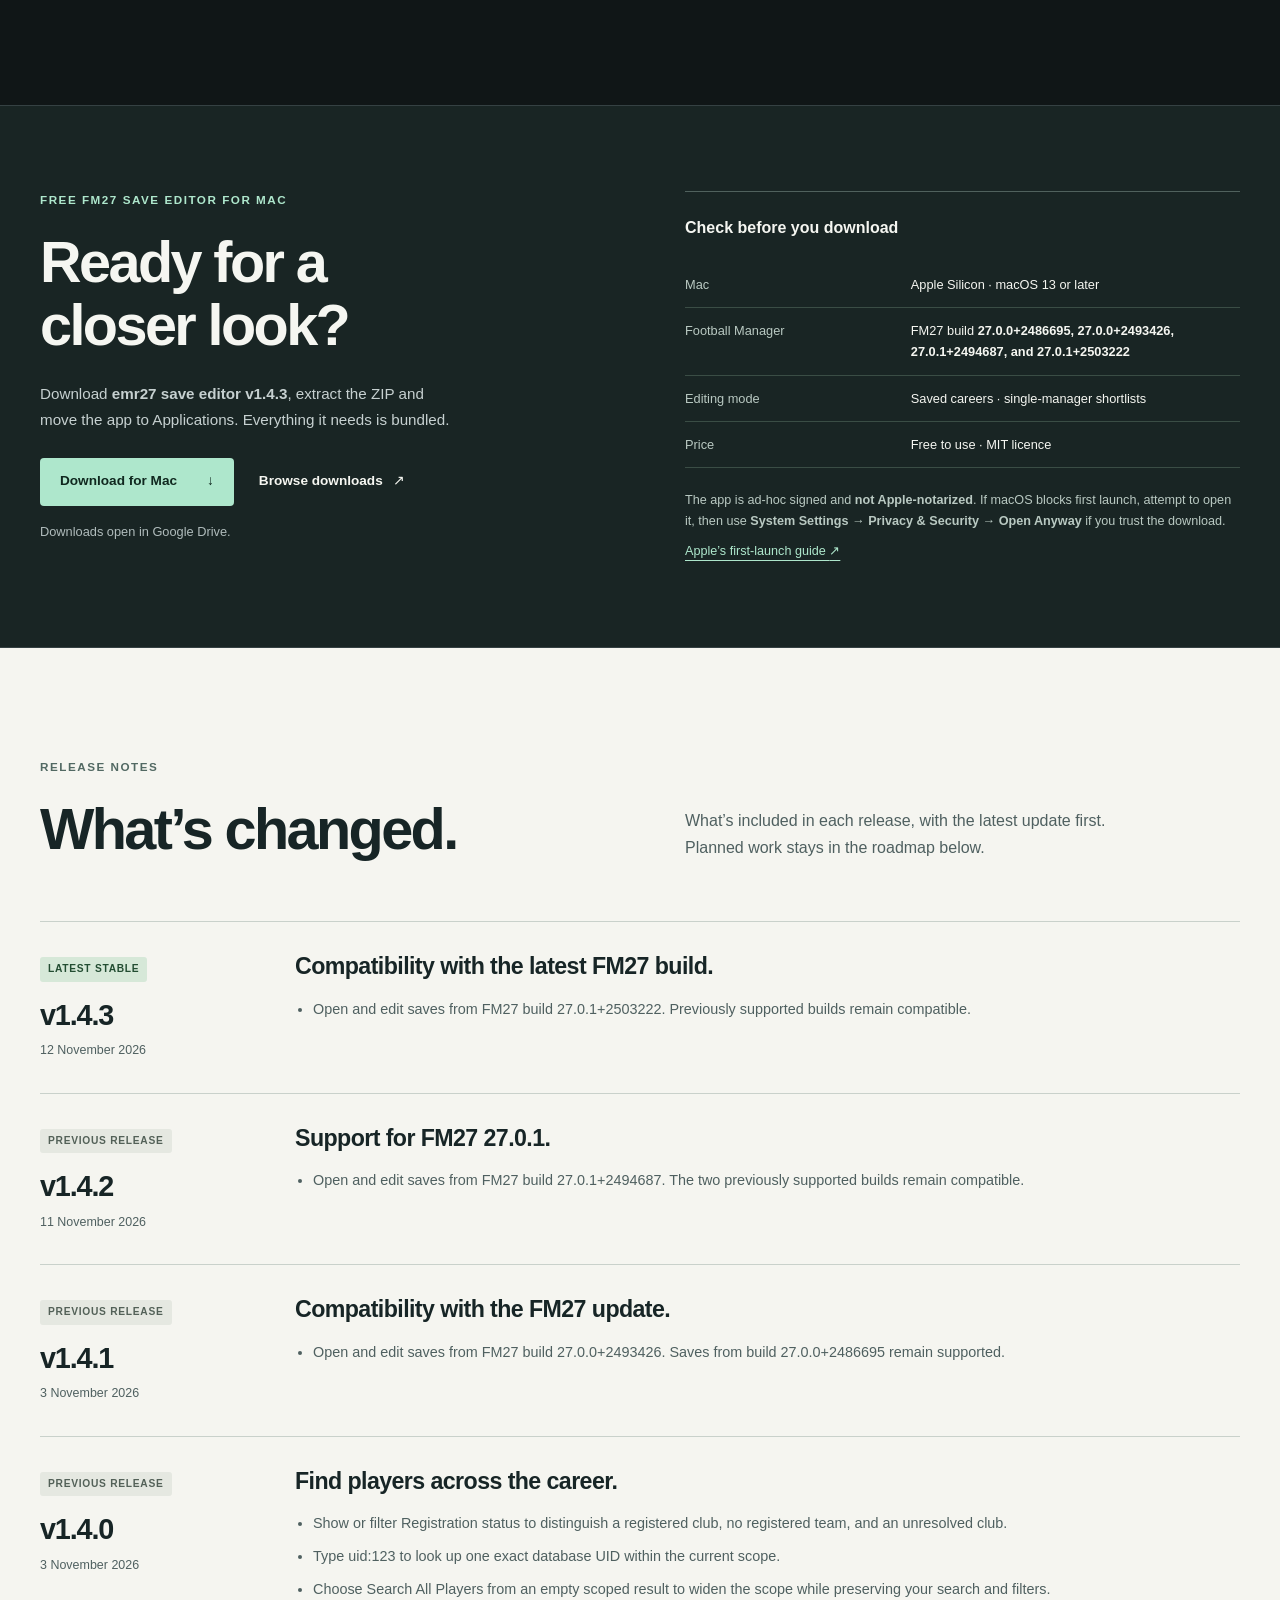
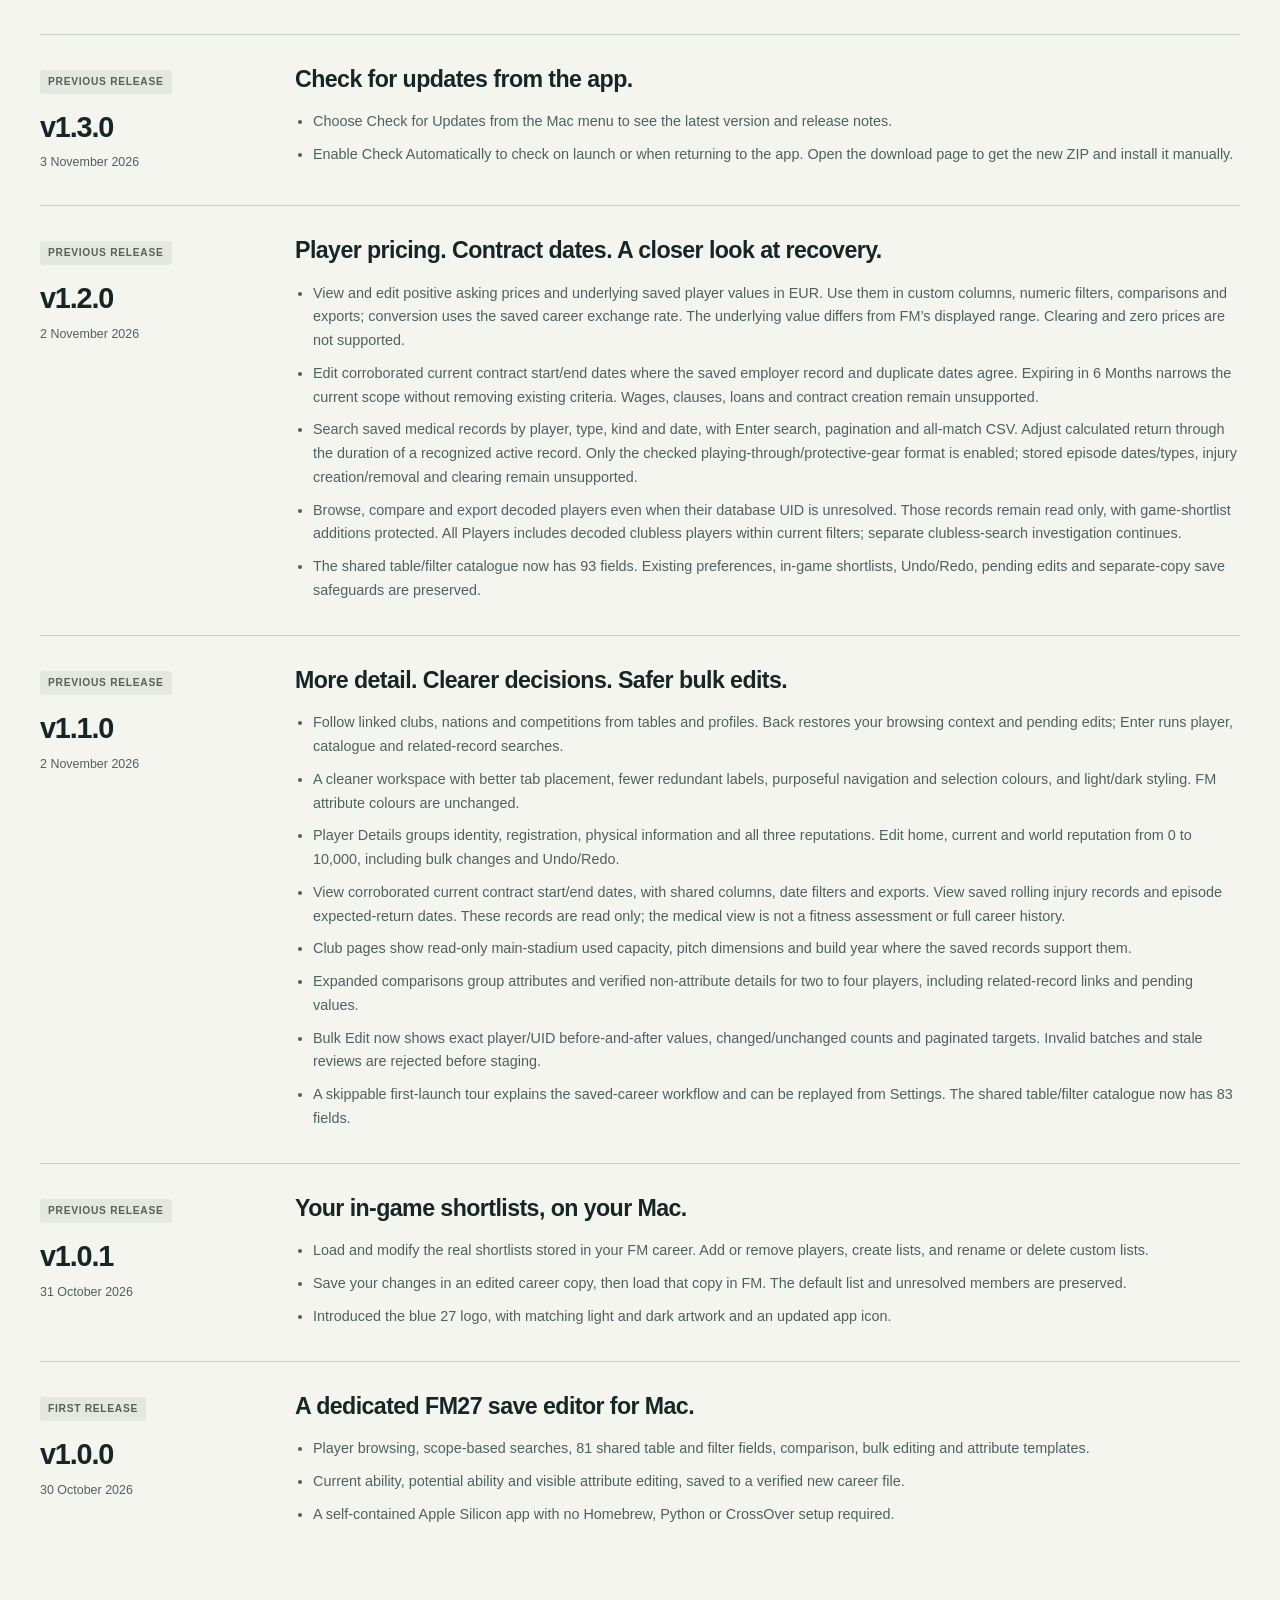
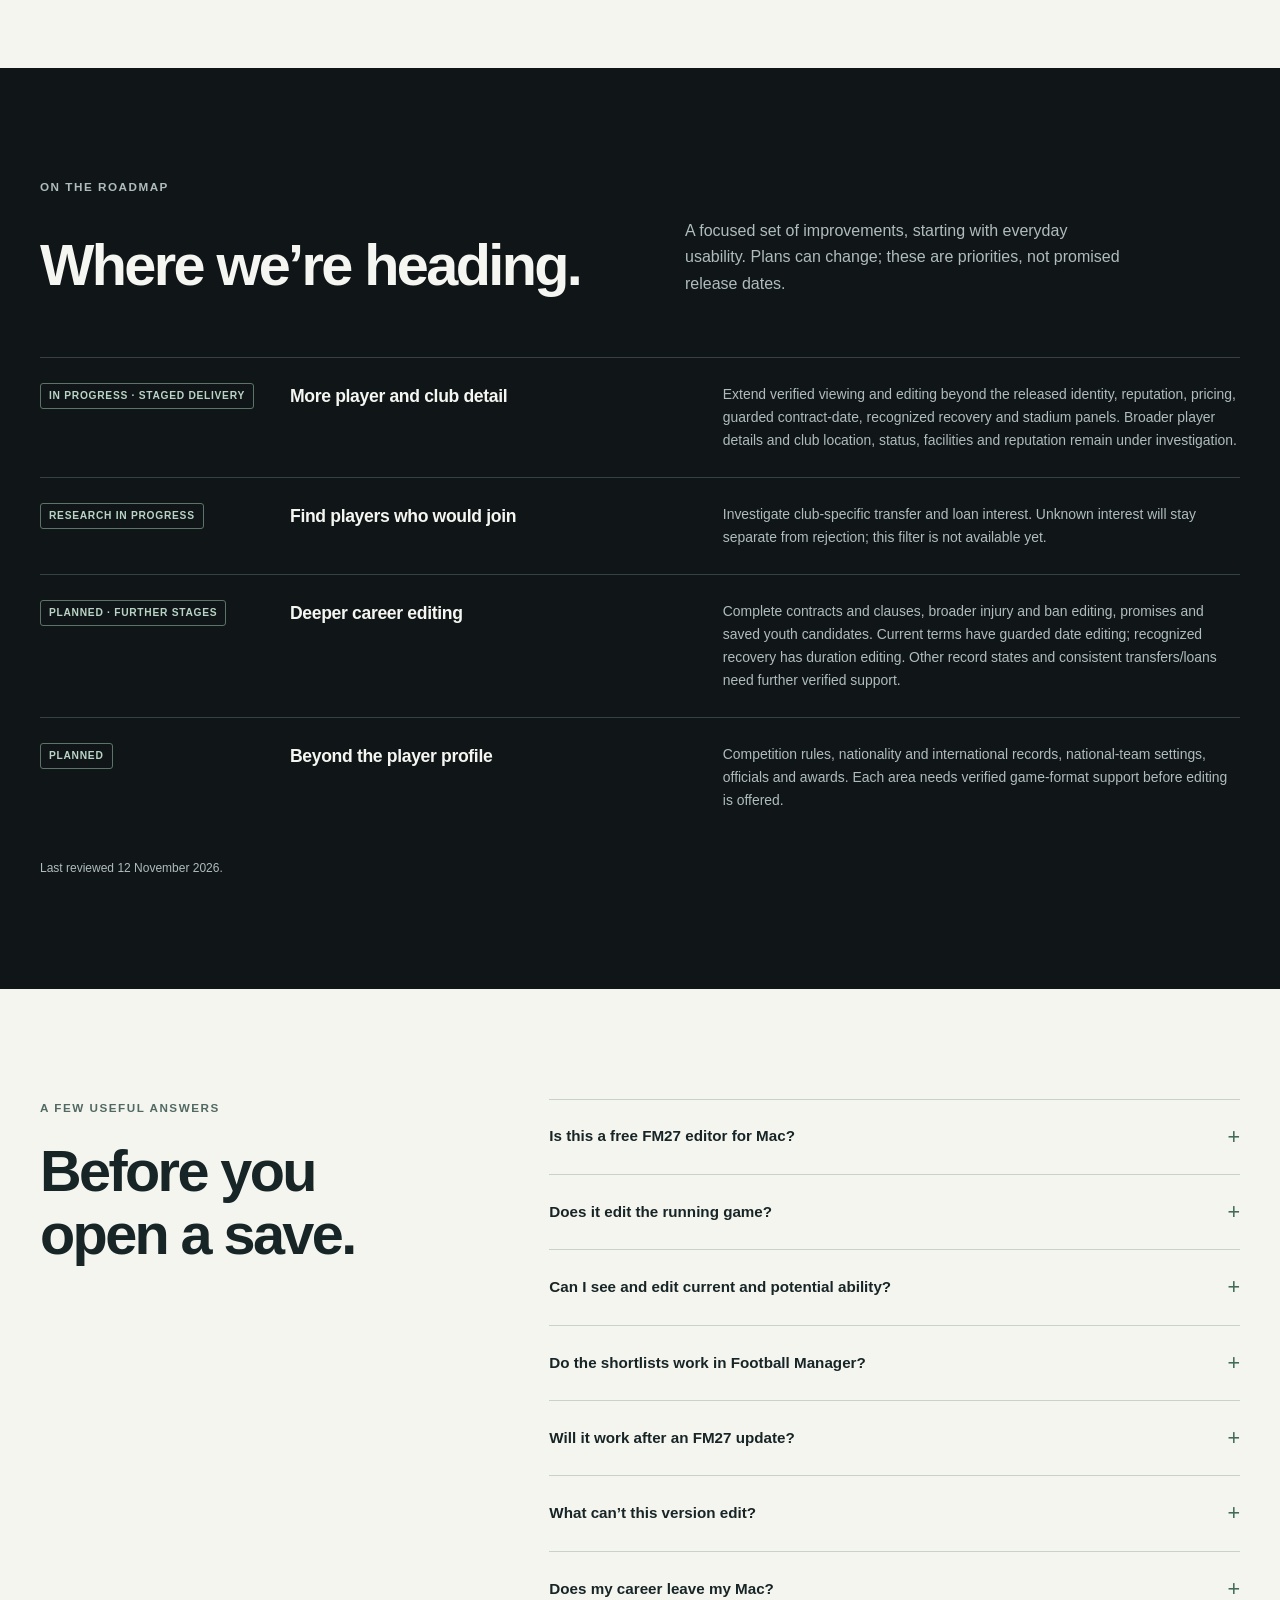
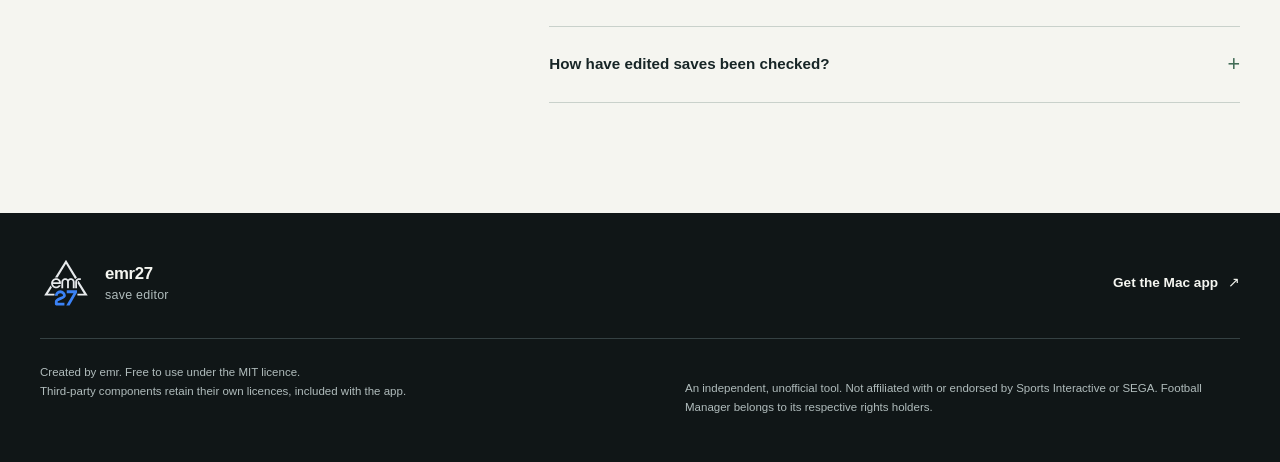
==== commit c67588d2: "Update emr27 release page and feed for 1.4.3" ====
--- a/emr27/index.html
+++ b/emr27/index.html
@@ -25,7 +25,7 @@
   <meta name="twitter:description" content="A free FM27 save editor for Mac. Scout abilities, edit attributes, reputations, player prices and supported contract dates, and manage in-game shortlists. Built for Apple Silicon.">
   <meta name="twitter:image" content="https://www.aribulan.com/emr27/assets/emr27-banner.png">
   <link rel="stylesheet" href="style.css">
-  <script type="application/ld+json">{"@context": "https://schema.org", "@graph": [{"@type": "WebPage", "@id": "https://www.aribulan.com/emr27/", "url": "https://www.aribulan.com/emr27/", "name": "Free FM27 Editor for Mac — emr27 save editor", "description": "A free FM27 save editor for Mac. Scout abilities, edit attributes, reputations, player prices and supported contract dates, and manage in-game shortlists. Built for Apple Silicon.", "inLanguage": "en", "dateModified": "2026-11-11", "primaryImageOfPage": "https://www.aribulan.com/emr27/assets/emr27-banner.png", "mainEntity": {"@id": "https://www.aribulan.com/emr27/#application"}}, {"@type": "SoftwareApplication", "@id": "https://www.aribulan.com/emr27/#application", "name": "emr27 save editor", "url": "https://www.aribulan.com/emr27/", "description": "A free FM27 save editor for Mac. Scout abilities, edit attributes, reputations, player prices and supported contract dates, and manage in-game shortlists. Built for Apple Silicon.", "softwareVersion": "1.4.2", "operatingSystem": "macOS 13 or later (Apple Silicon)", "applicationCategory": "UtilitiesApplication", "softwareRequirements": "FM27 saved career, build 27.0.0+2486695, 27.0.0+2493426, and 27.0.1+2494687", "downloadUrl": "https://drive.google.com/file/d/1xjrBhbd4LVgATN_V8yTuR7DKGyGWcsUb/view?usp=share_link", "isAccessibleForFree": true, "offers": {"@type": "Offer", "price": "0", "priceCurrency": "USD"}, "author": {"@type": "Organization", "name": "emr"}, "copyrightHolder": {"@type": "Organization", "name": "emr"}, "license": "https://opensource.org/license/mit", "image": "https://www.aribulan.com/emr27/assets/emr27-banner.png", "screenshot": "https://www.aribulan.com/emr27/assets/emr27-player-profile.png", "releaseNotes": "https://www.aribulan.com/emr27/#updates"}]}</script>
+  <script type="application/ld+json">{"@context": "https://schema.org", "@graph": [{"@type": "WebPage", "@id": "https://www.aribulan.com/emr27/", "url": "https://www.aribulan.com/emr27/", "name": "Free FM27 Editor for Mac — emr27 save editor", "description": "A free FM27 save editor for Mac. Scout abilities, edit attributes, reputations, player prices and supported contract dates, and manage in-game shortlists. Built for Apple Silicon.", "inLanguage": "en", "dateModified": "2026-11-12", "primaryImageOfPage": "https://www.aribulan.com/emr27/assets/emr27-banner.png", "mainEntity": {"@id": "https://www.aribulan.com/emr27/#application"}}, {"@type": "SoftwareApplication", "@id": "https://www.aribulan.com/emr27/#application", "name": "emr27 save editor", "url": "https://www.aribulan.com/emr27/", "description": "A free FM27 save editor for Mac. Scout abilities, edit attributes, reputations, player prices and supported contract dates, and manage in-game shortlists. Built for Apple Silicon.", "softwareVersion": "1.4.3", "operatingSystem": "macOS 13 or later (Apple Silicon)", "applicationCategory": "UtilitiesApplication", "softwareRequirements": "FM27 saved career, build 27.0.0+2486695, 27.0.0+2493426, 27.0.1+2494687, and 27.0.1+2503222", "downloadUrl": "https://drive.google.com/file/d/1xjrBhbd4LVgATN_V8yTuR7DKGyGWcsUb/view?usp=share_link", "isAccessibleForFree": true, "offers": {"@type": "Offer", "price": "0", "priceCurrency": "USD"}, "author": {"@type": "Organization", "name": "emr"}, "copyrightHolder": {"@type": "Organization", "name": "emr"}, "license": "https://opensource.org/license/mit", "image": "https://www.aribulan.com/emr27/assets/emr27-banner.png", "screenshot": "https://www.aribulan.com/emr27/assets/emr27-player-profile.png", "releaseNotes": "https://www.aribulan.com/emr27/#updates"}]}</script>
 </head>
 <body>
   <a class="skip-link" href="#main">Skip to content</a>
@@ -41,10 +41,10 @@
   </header>
   <main id="main">
     <section class="hero wrap" id="top" aria-labelledby="hero-title">
-      <div class="hero-topline"><span class="eyebrow"><span class="status-dot" aria-hidden="true"></span>Made for your Mac. Free to use.</span><a class="version-link" href="#updates">v1.4.2 <span aria-hidden="true">↗</span></a></div>
+      <div class="hero-topline"><span class="eyebrow"><span class="status-dot" aria-hidden="true"></span>Made for your Mac. Free to use.</span><a class="version-link" href="#updates">v1.4.3 <span aria-hidden="true">↗</span></a></div>
       <div class="hero-copy">
         <h1 id="hero-title">The free FM27 editor<br>built for <span class="accent">Mac.</span></h1>
-        <div class="hero-intro"><p>A clearer view of your Football Manager 2027 career. Scout the players you want, edit abilities, attributes and reputations, and bring your shortlists back into the game.</p><div class="actions"><a class="button primary" href="https://drive.google.com/file/d/1xjrBhbd4LVgATN_V8yTuR7DKGyGWcsUb/view?usp=share_link">Download for Mac <span aria-hidden="true">↓</span></a><a class="text-link" href="#features">Take a closer look <span aria-hidden="true">↘</span></a></div><p class="micro">Apple Silicon · macOS 13+ · v1.4.2</p></div>
+        <div class="hero-intro"><p>A clearer view of your Football Manager 2027 career. Scout the players you want, edit abilities, attributes and reputations, and bring your shortlists back into the game.</p><div class="actions"><a class="button primary" href="https://drive.google.com/file/d/1xjrBhbd4LVgATN_V8yTuR7DKGyGWcsUb/view?usp=share_link">Download for Mac <span aria-hidden="true">↓</span></a><a class="text-link" href="#features">Take a closer look <span aria-hidden="true">↘</span></a></div><p class="micro">Apple Silicon · macOS 13+ · v1.4.3</p></div>
       </div>
       <figure class="hero-art"><a href="assets/emr27-player-profile.png" aria-label="Open the full-size emr27 player profile screenshot"><img src="assets/emr27-banner.png" srcset="assets/emr27-banner-small.png 1300w, assets/emr27-banner.png 2500w" sizes="(max-width: 1240px) 94vw, 1200px" alt="emr27’s blue 27 triangle logo beside the actual Mac app showing a player’s current ability, potential ability, positions and attributes." width="2500" height="1000" fetchpriority="high" decoding="async"></a><figcaption><span>The Mac app’s player attribute view.</span><span>Open the screenshot <span aria-hidden="true">↗</span></span></figcaption></figure>
       <div class="trust-strip"><span><span aria-hidden="true">↳</span> Native Mac app</span><span><span aria-hidden="true">↳</span> Career data stays local</span><span><span aria-hidden="true">↳</span> Original save kept intact</span><span><span aria-hidden="true">↳</span> No Windows or CrossOver</span></div>
@@ -74,12 +74,13 @@
       </ol>
     </section>
     <section class="download-section" id="download" aria-labelledby="download-title"><div class="wrap download-layout">
-      <div><p class="eyebrow">Free FM27 save editor for Mac</p><h2 id="download-title">Ready for a<br>closer look?</h2><p class="download-intro">Download <strong>emr27 save editor v1.4.2</strong>, extract the ZIP and move the app to Applications. Everything it needs is bundled.</p><div class="actions"><a class="button primary" href="https://drive.google.com/file/d/1xjrBhbd4LVgATN_V8yTuR7DKGyGWcsUb/view?usp=share_link">Download for Mac <span aria-hidden="true">↓</span></a><a class="text-link" href="https://drive.google.com/drive/folders/105I_y6kNkD5j0OReN2bi2jZQ3FB3hrSB?usp=share_link">Browse downloads <span aria-hidden="true">↗</span></a></div><p class="micro">Downloads open in Google Drive.</p></div>
-      <div class="requirements"><h3>Check before you download</h3><dl><div><dt>Mac</dt><dd>Apple Silicon · macOS 13 or later</dd></div><div><dt>Football Manager</dt><dd>FM27 build <strong>27.0.0+2486695, 27.0.0+2493426, and 27.0.1+2494687</strong></dd></div><div><dt>Editing mode</dt><dd>Saved careers · single-manager shortlists</dd></div><div><dt>Price</dt><dd>Free to use · MIT licence</dd></div></dl><p class="first-launch">The app is ad-hoc signed and <strong>not Apple-notarized</strong>. If macOS blocks first launch, attempt to open it, then use <strong>System Settings → Privacy &amp; Security → Open Anyway</strong> if you trust the download. <a href="https://support.apple.com/guide/mac-help/open-a-mac-app-from-an-unknown-developer-mh40616/mac">Apple’s first-launch guide <span aria-hidden="true">↗</span></a></p></div>
+      <div><p class="eyebrow">Free FM27 save editor for Mac</p><h2 id="download-title">Ready for a<br>closer look?</h2><p class="download-intro">Download <strong>emr27 save editor v1.4.3</strong>, extract the ZIP and move the app to Applications. Everything it needs is bundled.</p><div class="actions"><a class="button primary" href="https://drive.google.com/file/d/1xjrBhbd4LVgATN_V8yTuR7DKGyGWcsUb/view?usp=share_link">Download for Mac <span aria-hidden="true">↓</span></a><a class="text-link" href="https://drive.google.com/drive/folders/105I_y6kNkD5j0OReN2bi2jZQ3FB3hrSB?usp=share_link">Browse downloads <span aria-hidden="true">↗</span></a></div><p class="micro">Downloads open in Google Drive.</p></div>
+      <div class="requirements"><h3>Check before you download</h3><dl><div><dt>Mac</dt><dd>Apple Silicon · macOS 13 or later</dd></div><div><dt>Football Manager</dt><dd>FM27 build <strong>27.0.0+2486695, 27.0.0+2493426, 27.0.1+2494687, and 27.0.1+2503222</strong></dd></div><div><dt>Editing mode</dt><dd>Saved careers · single-manager shortlists</dd></div><div><dt>Price</dt><dd>Free to use · MIT licence</dd></div></dl><p class="first-launch">The app is ad-hoc signed and <strong>not Apple-notarized</strong>. If macOS blocks first launch, attempt to open it, then use <strong>System Settings → Privacy &amp; Security → Open Anyway</strong> if you trust the download. <a href="https://support.apple.com/guide/mac-help/open-a-mac-app-from-an-unknown-developer-mh40616/mac">Apple’s first-launch guide <span aria-hidden="true">↗</span></a></p></div>
     </div></section>
     <section class="section light" id="updates" aria-labelledby="updates-title"><div class="wrap">
       <div class="section-heading"><p class="eyebrow">Release notes</p><h2 id="updates-title">What’s changed.</h2><p class="section-intro">What’s included in each release, with the latest update first. Planned work stays in the roadmap below.</p></div>
-      <div class="releases"><article class="release"><div class="release-meta"><span class="badge">Latest stable</span><strong>v1.4.2</strong><time datetime="2026-11-11">11 November 2026</time></div><div><h3>Support for FM27 27.0.1.</h3><ul><li>Open and edit saves from FM27 build 27.0.1+2494687. The two previously supported builds remain compatible.</li></ul></div></article>
+      <div class="releases"><article class="release"><div class="release-meta"><span class="badge">Latest stable</span><strong>v1.4.3</strong><time datetime="2026-11-12">12 November 2026</time></div><div><h3>Compatibility with the latest FM27 build.</h3><ul><li>Open and edit saves from FM27 build 27.0.1+2503222. Previously supported builds remain compatible.</li></ul></div></article>
+<article class="release"><div class="release-meta"><span class="badge">Previous release</span><strong>v1.4.2</strong><time datetime="2026-11-11">11 November 2026</time></div><div><h3>Support for FM27 27.0.1.</h3><ul><li>Open and edit saves from FM27 build 27.0.1+2494687. The two previously supported builds remain compatible.</li></ul></div></article>
 <article class="release"><div class="release-meta"><span class="badge">Previous release</span><strong>v1.4.1</strong><time datetime="2026-11-03">3 November 2026</time></div><div><h3>Compatibility with the FM27 update.</h3><ul><li>Open and edit saves from FM27 build 27.0.0+2493426. Saves from build 27.0.0+2486695 remain supported.</li></ul></div></article>
 <article class="release"><div class="release-meta"><span class="badge">Previous release</span><strong>v1.4.0</strong><time datetime="2026-11-03">3 November 2026</time></div><div><h3>Find players across the career.</h3><ul><li>Show or filter Registration status to distinguish a registered club, no registered team, and an unresolved club.</li><li>Type uid:123 to look up one exact database UID within the current scope.</li><li>Choose Search All Players from an empty scoped result to widen the scope while preserving your search and filters.</li></ul></div></article>
 <article class="release"><div class="release-meta"><span class="badge">Previous release</span><strong>v1.3.0</strong><time datetime="2026-11-03">3 November 2026</time></div><div><h3>Check for updates from the app.</h3><ul><li>Choose Check for Updates from the Mac menu to see the latest version and release notes.</li><li>Enable Check Automatically to check on launch or when returning to the app. Open the download page to get the new ZIP and install it manually.</li></ul></div></article>
@@ -91,7 +92,7 @@
     </div></section>
     <section class="section wrap" id="roadmap" aria-labelledby="roadmap-title">
       <div class="section-heading"><p class="eyebrow">On the roadmap</p><h2 id="roadmap-title">Where we’re heading.</h2><p class="section-intro">A focused set of improvements, starting with everyday usability. Plans can change; these are priorities, not promised release dates.</p></div>
-      <div class="roadmap"><article class="roadmap-row"><span class="badge">In progress · staged delivery</span><h3>More player and club detail</h3><p>Extend verified viewing and editing beyond the released identity, reputation, pricing, guarded contract-date, recognized recovery and stadium panels. Broader player details and club location, status, facilities and reputation remain under investigation.</p></article><article class="roadmap-row"><span class="badge">Research in progress</span><h3>Find players who would join</h3><p>Investigate club-specific transfer and loan interest. Unknown interest will stay separate from rejection; this filter is not available yet.</p></article><article class="roadmap-row"><span class="badge">Planned · further stages</span><h3>Deeper career editing</h3><p>Complete contracts and clauses, broader injury and ban editing, promises and saved youth candidates. Current terms have guarded date editing; recognized recovery has duration editing. Other record states and consistent transfers/loans need further verified support.</p></article><article class="roadmap-row"><span class="badge">Planned</span><h3>Beyond the player profile</h3><p>Competition rules, nationality and international records, national-team settings, officials and awards. Each area needs verified game-format support before editing is offered.</p></article></div><p class="update-date">Last reviewed <time datetime="2026-11-11">11 November 2026</time>.</p>
+      <div class="roadmap"><article class="roadmap-row"><span class="badge">In progress · staged delivery</span><h3>More player and club detail</h3><p>Extend verified viewing and editing beyond the released identity, reputation, pricing, guarded contract-date, recognized recovery and stadium panels. Broader player details and club location, status, facilities and reputation remain under investigation.</p></article><article class="roadmap-row"><span class="badge">Research in progress</span><h3>Find players who would join</h3><p>Investigate club-specific transfer and loan interest. Unknown interest will stay separate from rejection; this filter is not available yet.</p></article><article class="roadmap-row"><span class="badge">Planned · further stages</span><h3>Deeper career editing</h3><p>Complete contracts and clauses, broader injury and ban editing, promises and saved youth candidates. Current terms have guarded date editing; recognized recovery has duration editing. Other record states and consistent transfers/loans need further verified support.</p></article><article class="roadmap-row"><span class="badge">Planned</span><h3>Beyond the player profile</h3><p>Competition rules, nationality and international records, national-team settings, officials and awards. Each area needs verified game-format support before editing is offered.</p></article></div><p class="update-date">Last reviewed <time datetime="2026-11-12">12 November 2026</time>.</p>
     </section>
     <section class="section light" id="faq" aria-labelledby="faq-title"><div class="wrap faq-layout">
       <div><p class="eyebrow">A few useful answers</p><h2 id="faq-title">Before you<br>open a save.</h2></div>
@@ -100,7 +101,7 @@
         <details><summary>Does it edit the running game?</summary><div><p>It edits saved career files. Save in Football Manager, open that save in the app, then use Save Edited Copy. Changes appear in FM after you load the new copy. No Windows, CrossOver, separate Python installation or running game is required.</p></div></details>
         <details><summary>Can I see and edit current and potential ability?</summary><div><p>Yes. Current Ability and Potential Ability are viewable and editable from 1 to 200; visible attributes are editable from 1 to 20. FM may rebalance attributes to match current ability. Potential ability is a development ceiling, not a guarantee of progress.</p></div></details>
         <details><summary>Do the shortlists work in Football Manager?</summary><div><p>Yes, for the real lists embedded in supported single-manager careers. Edit list membership or create a new list, save an edited career copy and load it in FM. Standalone <code>.fmf</code> shortlist import and export are not supported. FM’s recruitment views may hide your own club’s players even when they belong to a list.</p></div></details>
-        <details><summary>Will it work after an FM27 update?</summary><div><p>Only build <strong>27.0.0+2486695, 27.0.0+2493426, and 27.0.1+2494687</strong> is currently supported. Other builds are rejected rather than edited with an unverified format. Check these release notes before using a newer game version.</p></div></details>
+        <details><summary>Will it work after an FM27 update?</summary><div><p>Only build <strong>27.0.0+2486695, 27.0.0+2493426, 27.0.1+2494687, and 27.0.1+2503222</strong> is currently supported. Other builds are rejected rather than edited with an unverified format. Check these release notes before using a newer game version.</p></div></details>
         <details><summary>What can’t this version edit?</summary><div><p>Only corroborated current contract dates and recognized active recovery durations are editable. Wages, clauses, loans, full injury editing, bans, promises, transfers, club finances and staff are not supported. Stored medical episodes and stadium details stay read only; records do not establish complete history or fitness. Positive EUR prices are editable, but clearing/zero prices and FM’s displayed valuation range are not supported. Positions and feet are view only; media descriptions and unverified hidden or personality fields are not exposed. Some registration links remain unresolved; competition scopes appear only where membership can be read.</p></div></details>
         <details><summary>Does my career leave my Mac?</summary><div><p>Career processing happens locally in the Mac app; no save upload is required. This webpage is for information and downloads, and does not accept career files. Downloading the app uses Google Drive.</p></div></details>
         <details><summary>How have edited saves been checked?</summary><div><p>Disposable edited careers have been loaded in FM to confirm an attribute edit, reputation edits including zero and 10,000, and shortlist creation, membership changes, renaming and deletion. Automated checks also verify read-back and archive preservation. Long-term development, list expiry and re-saving behaviour have not been separately verified. Keep your original career as a backup.</p></div></details>
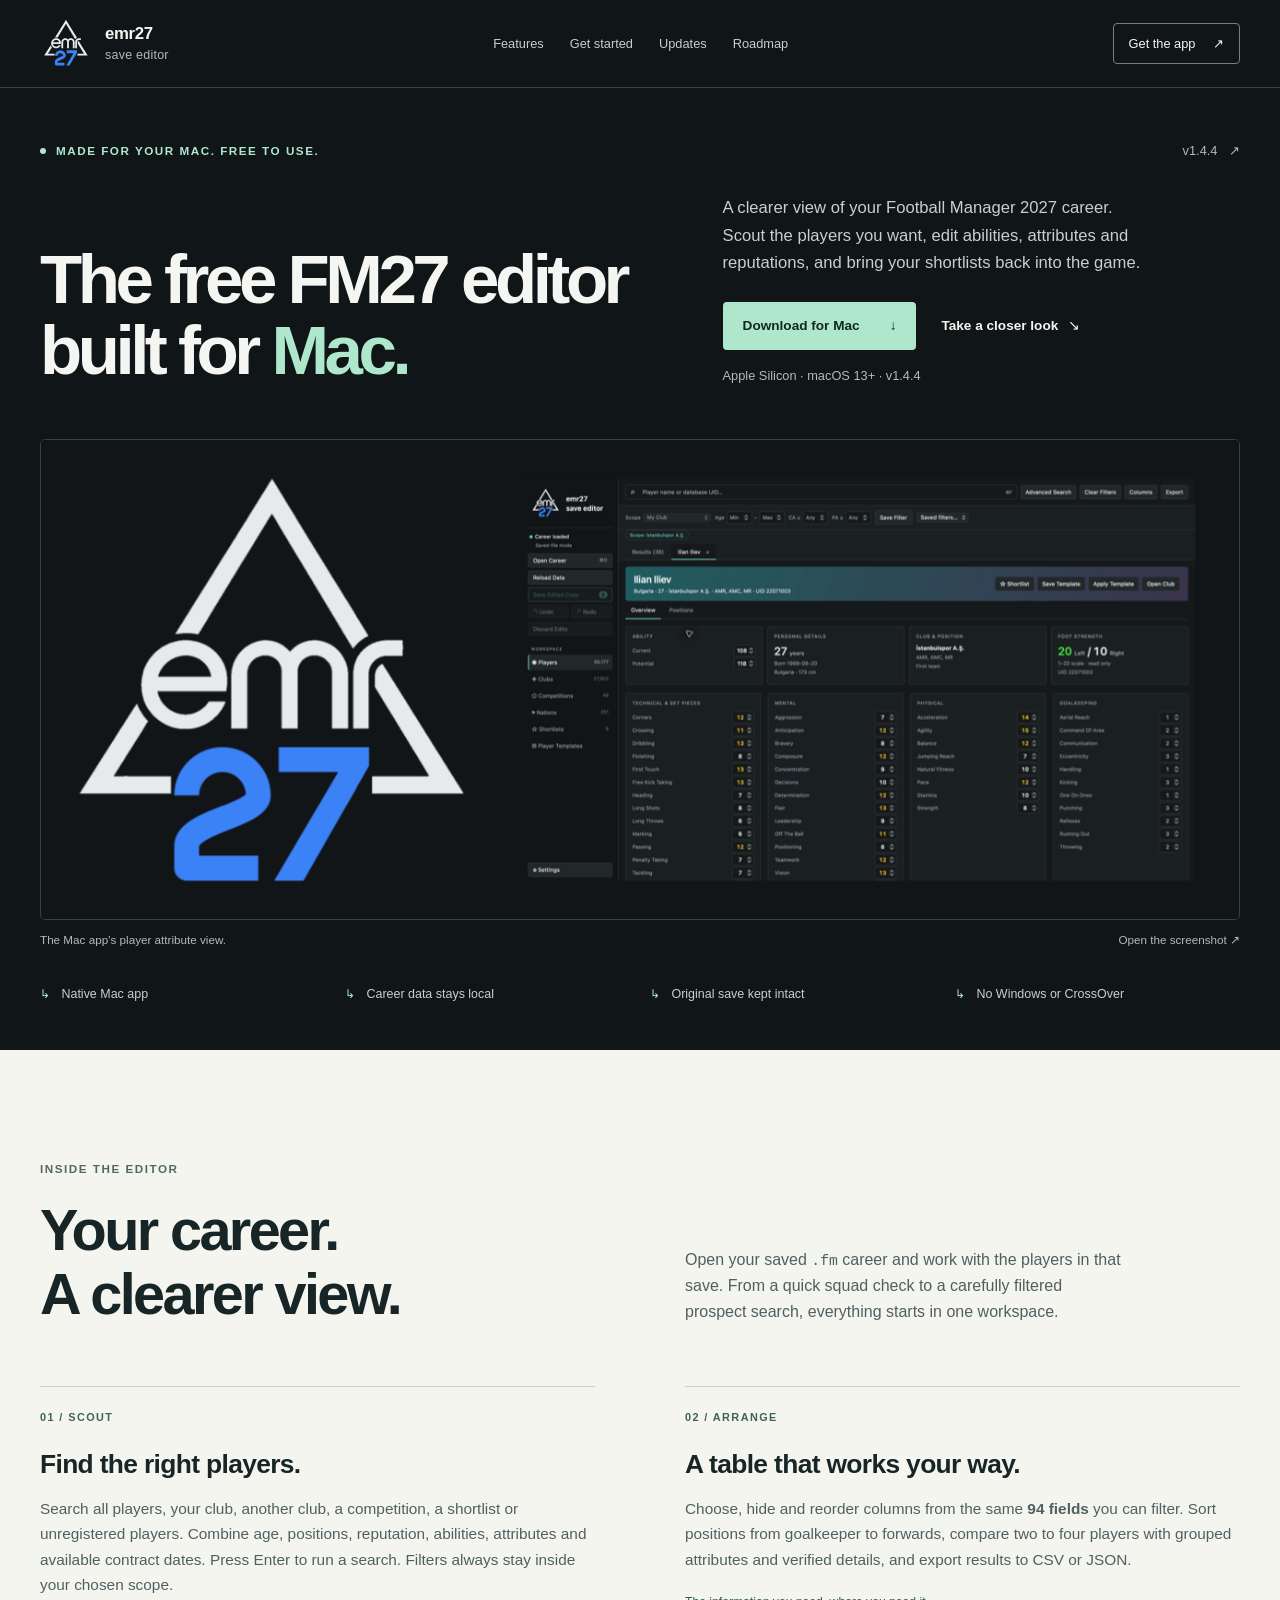
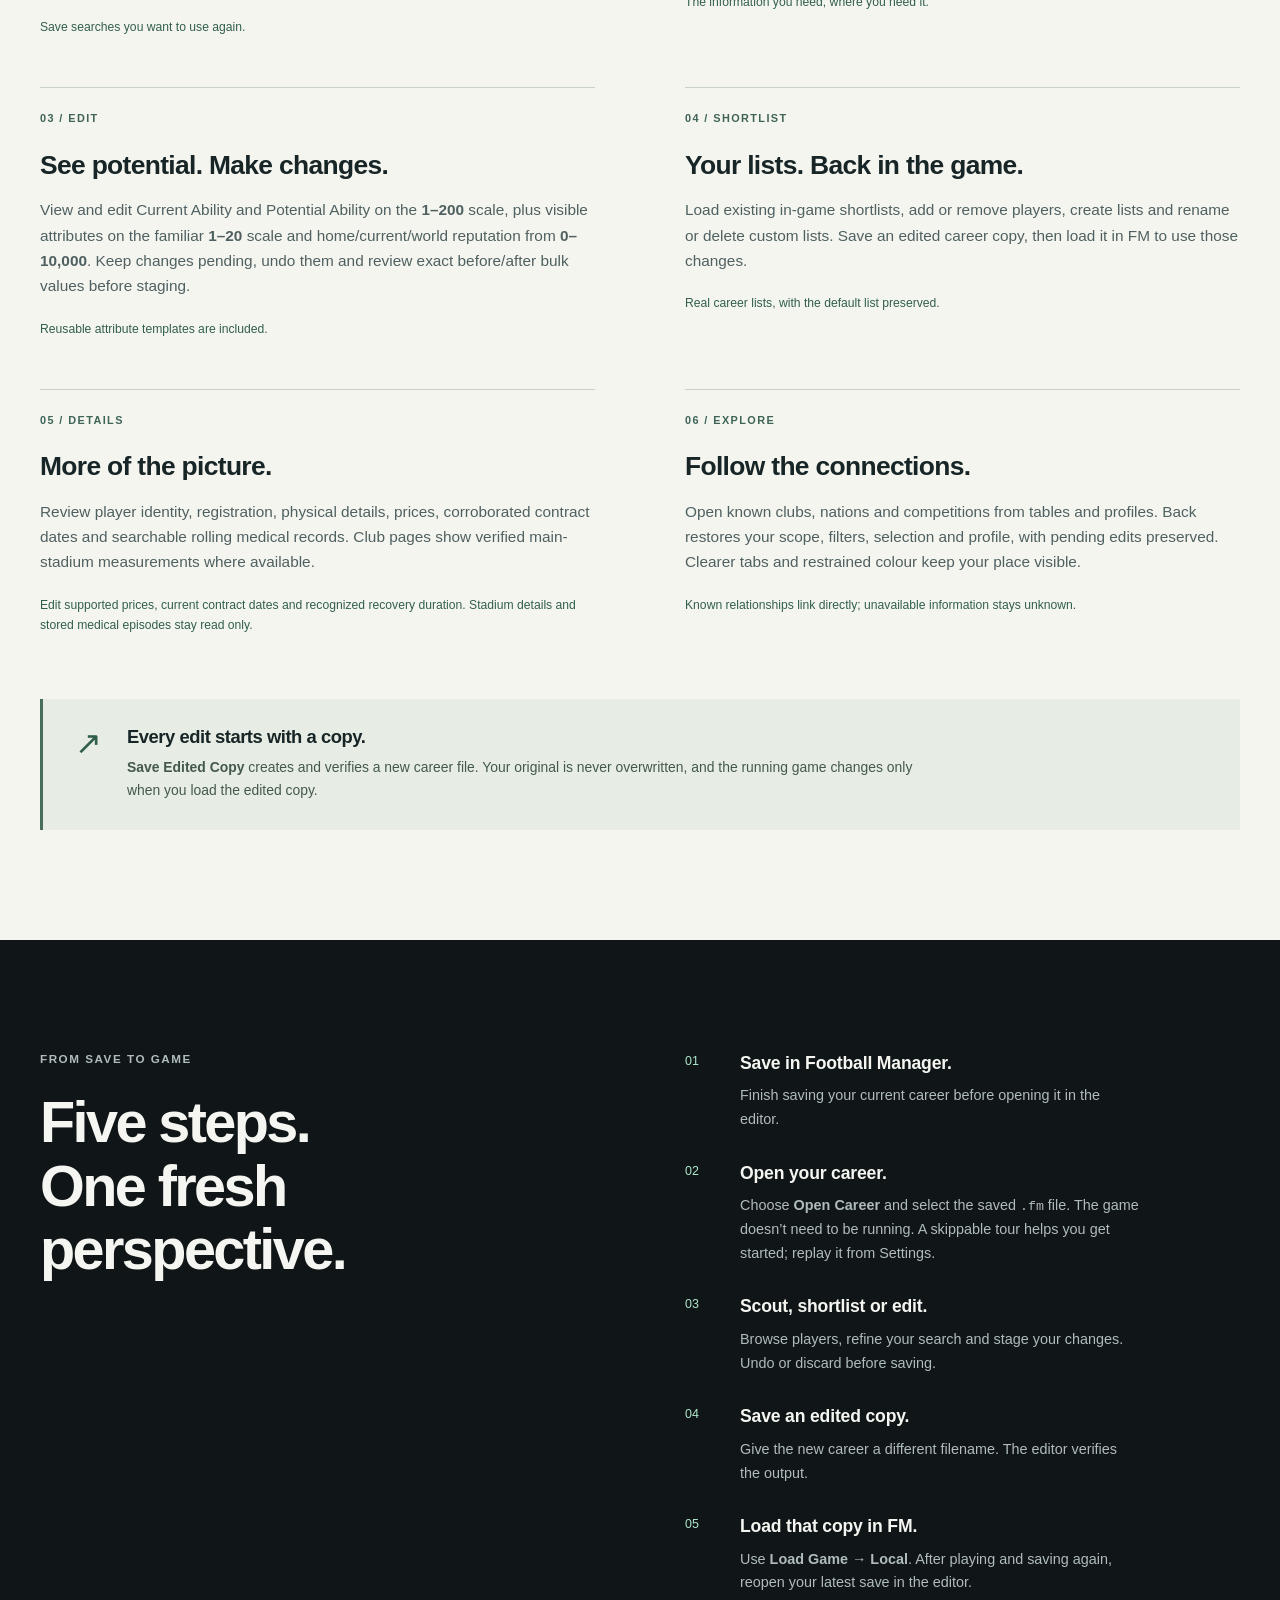
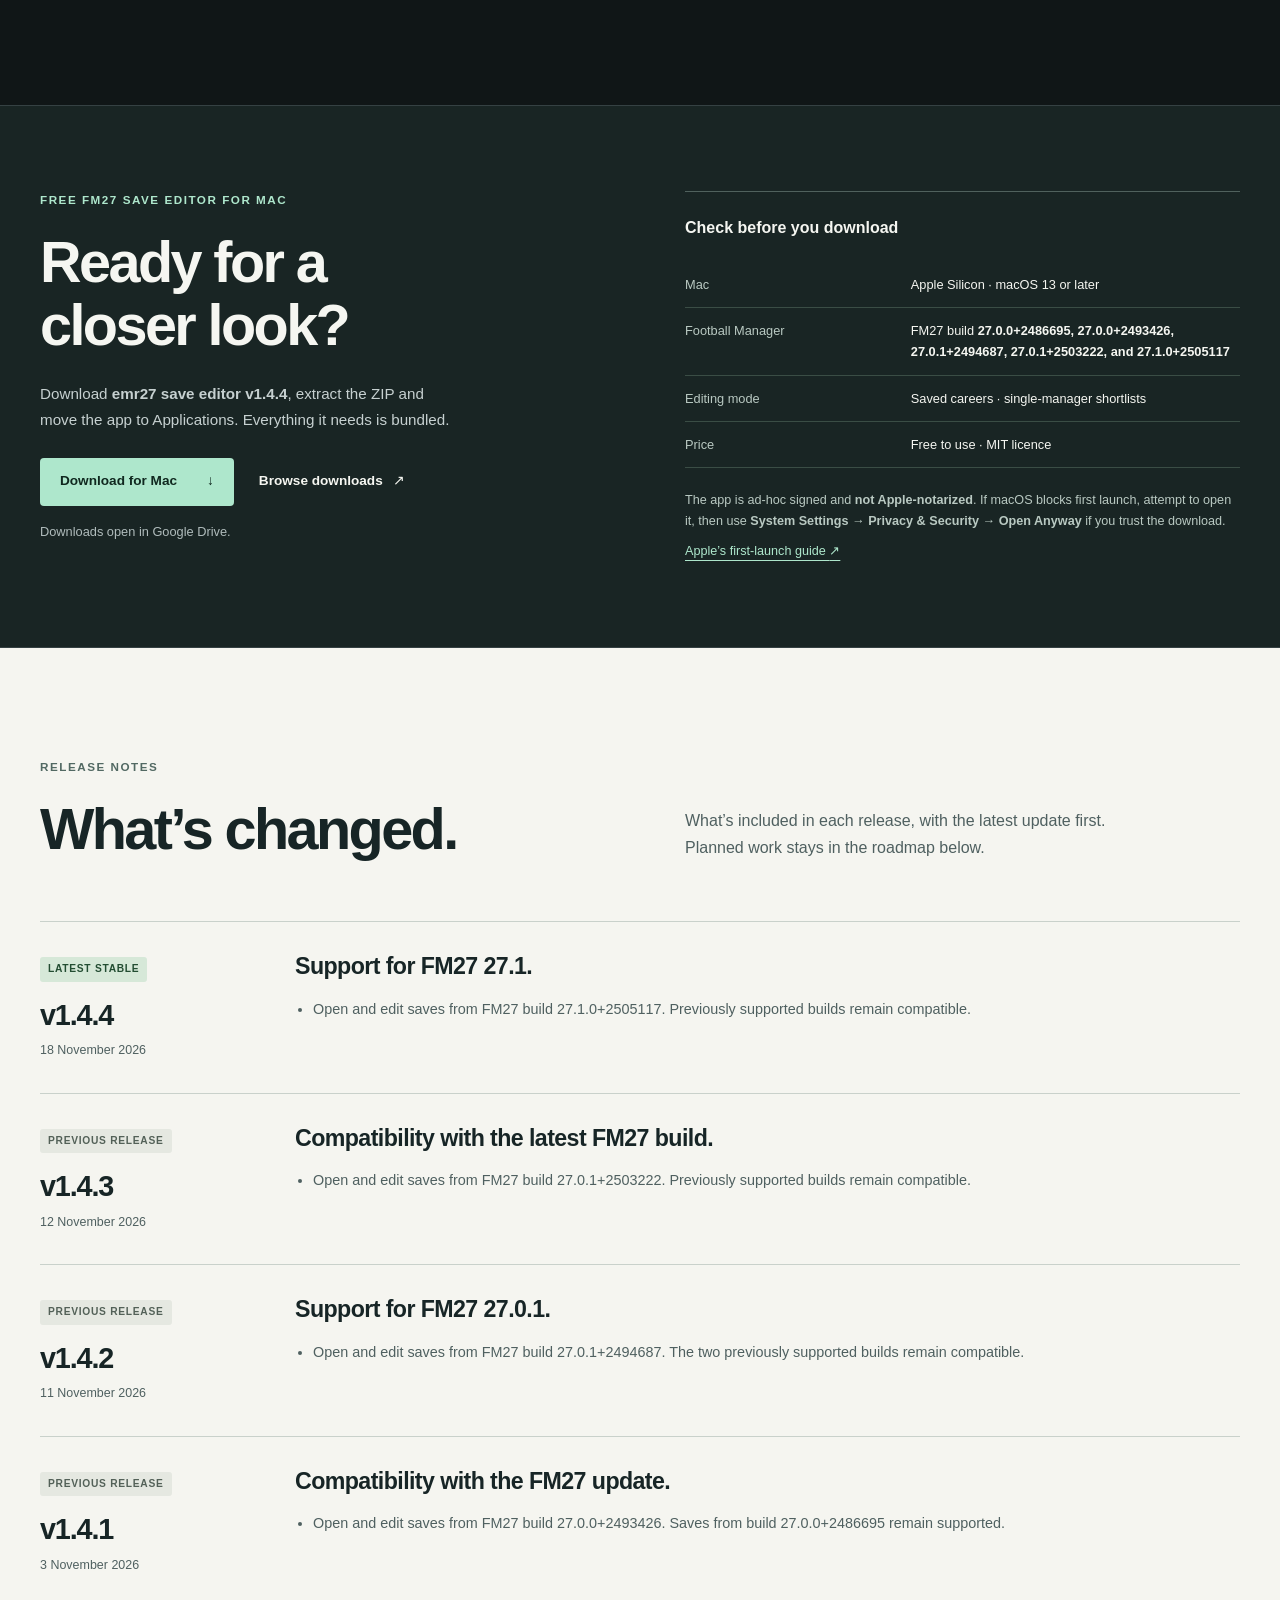
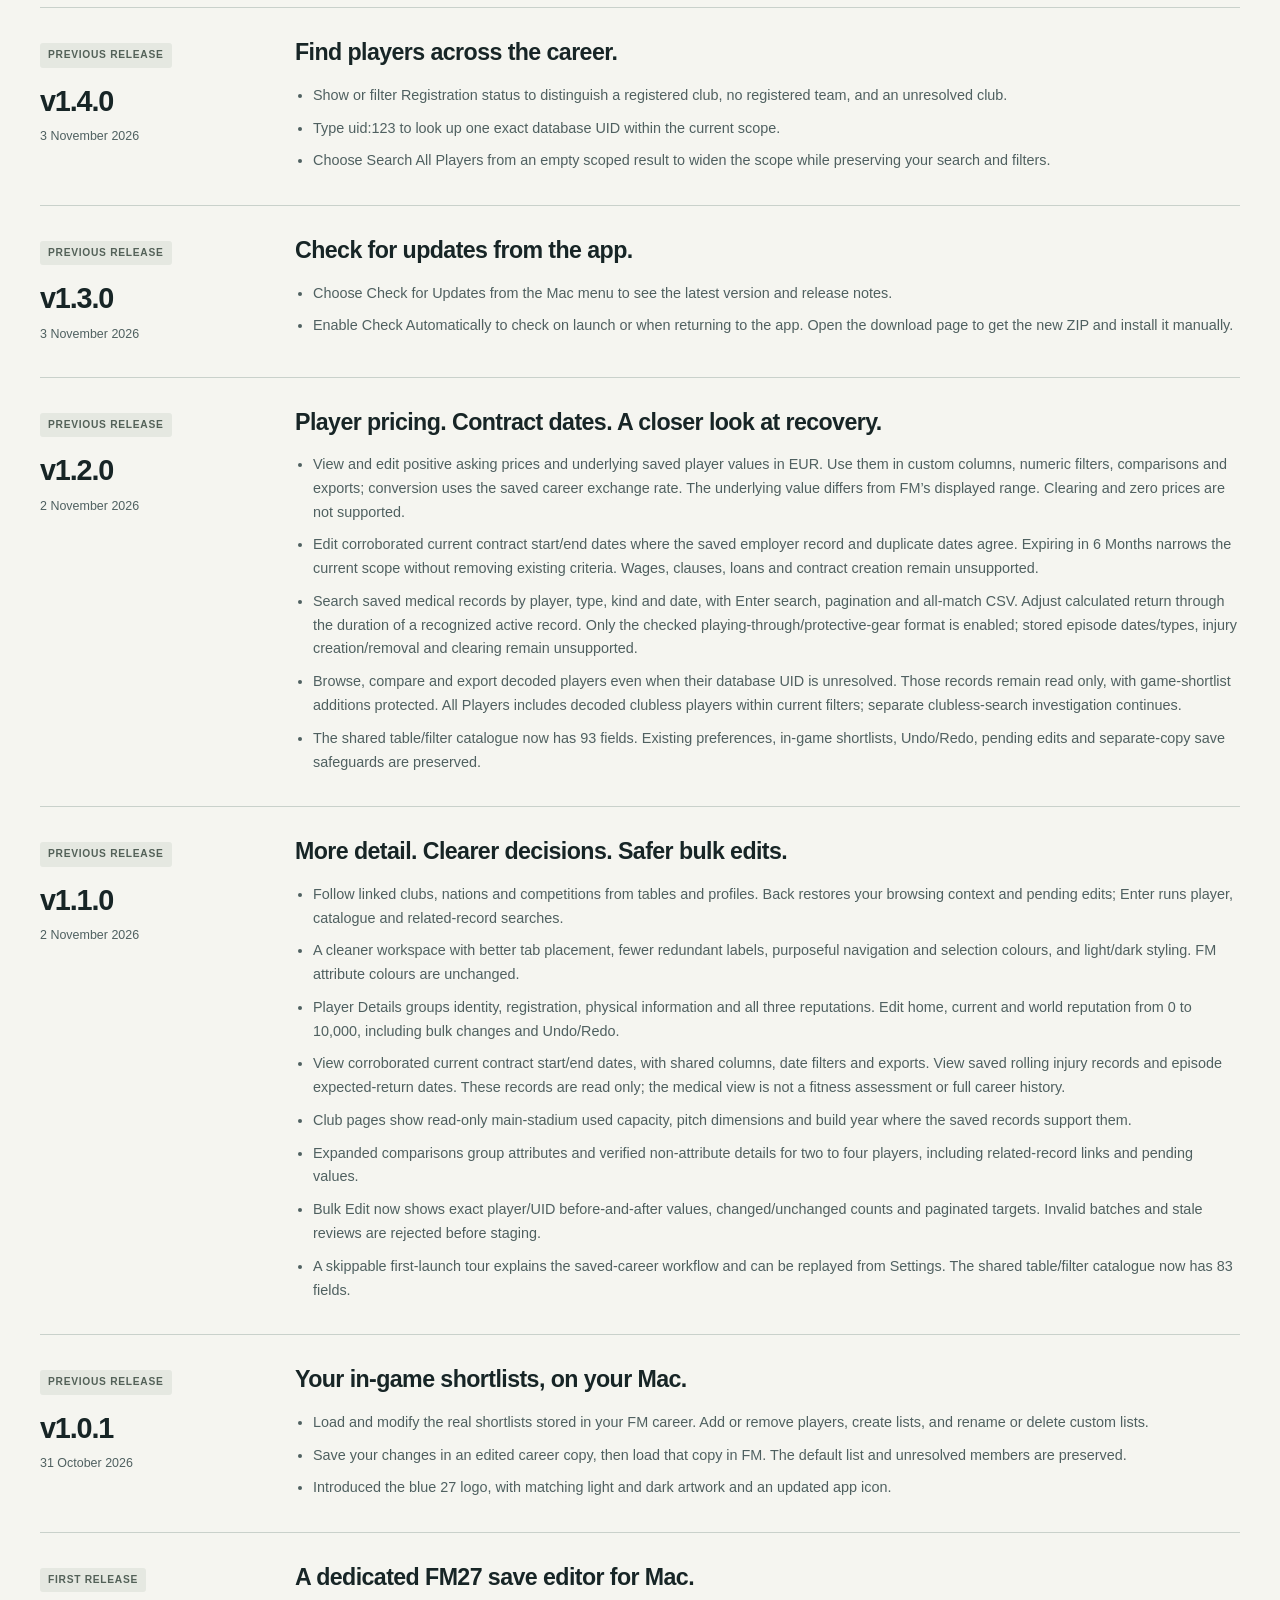
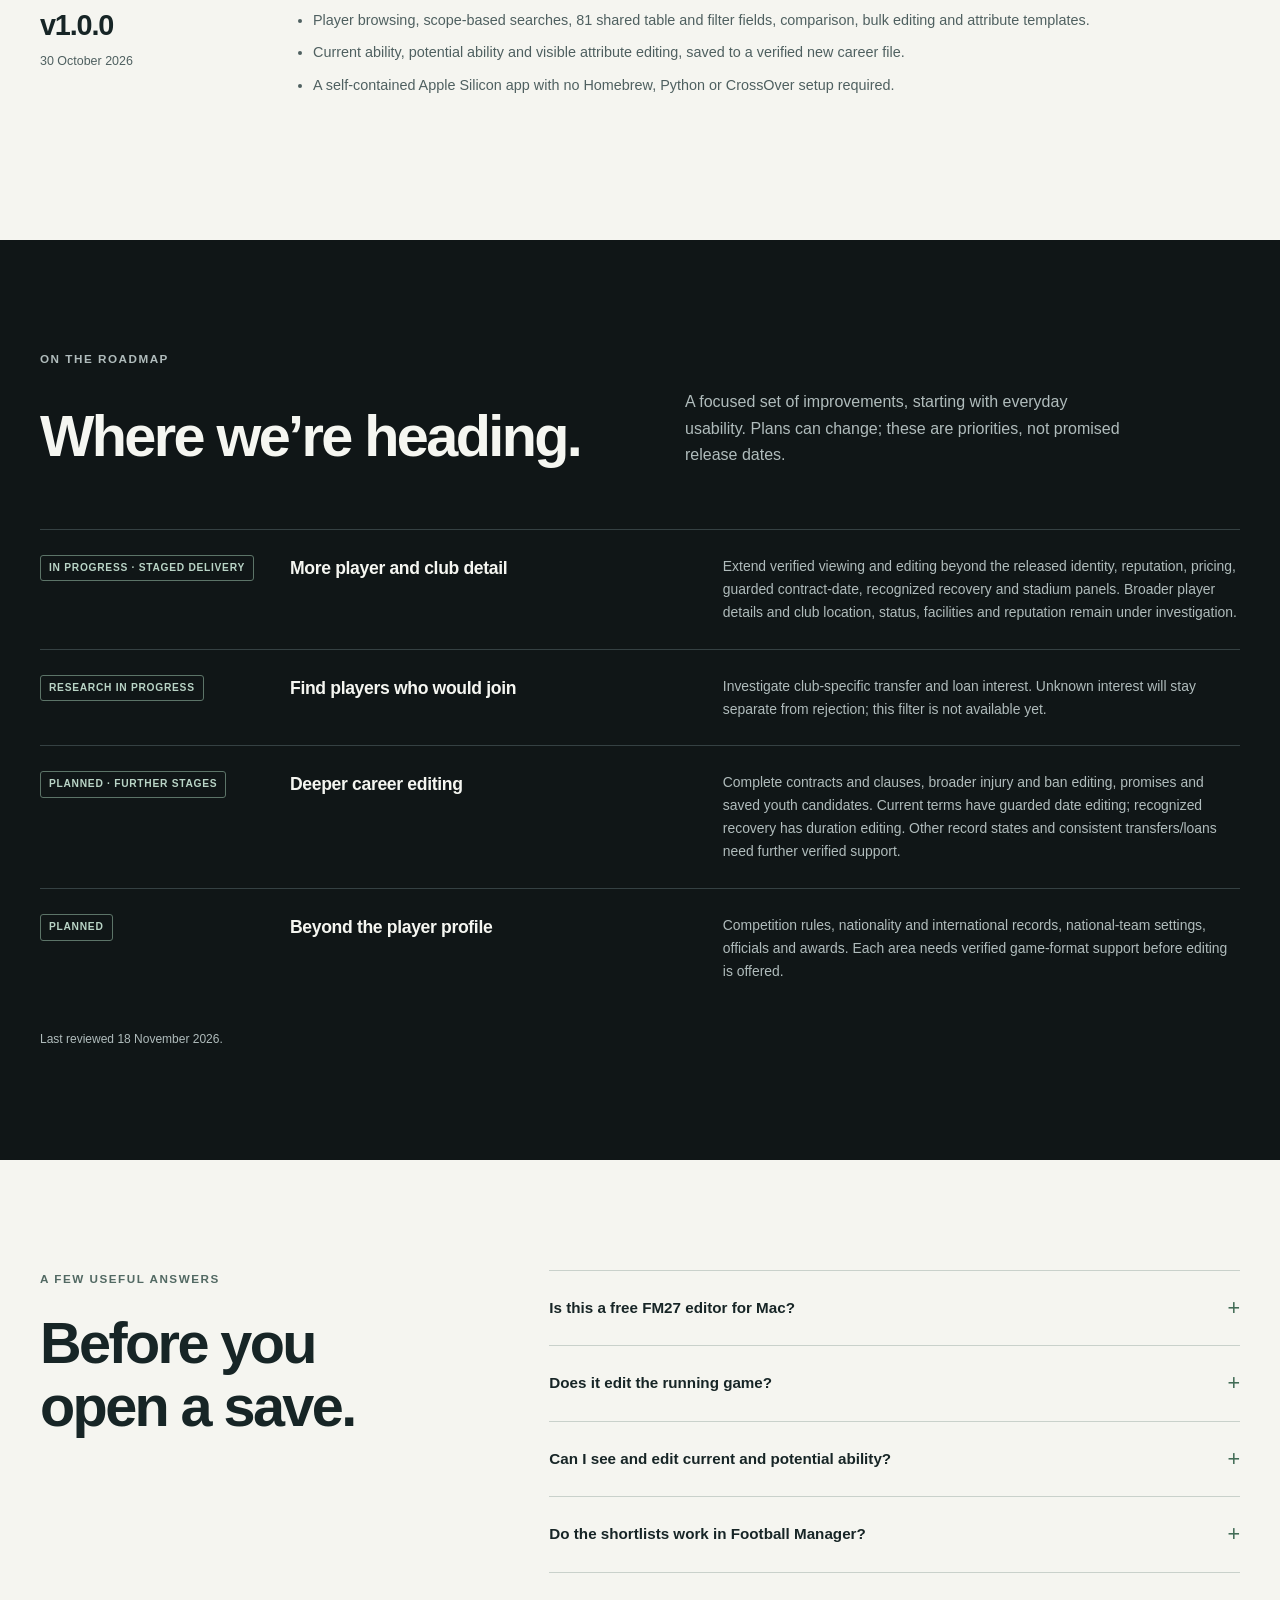
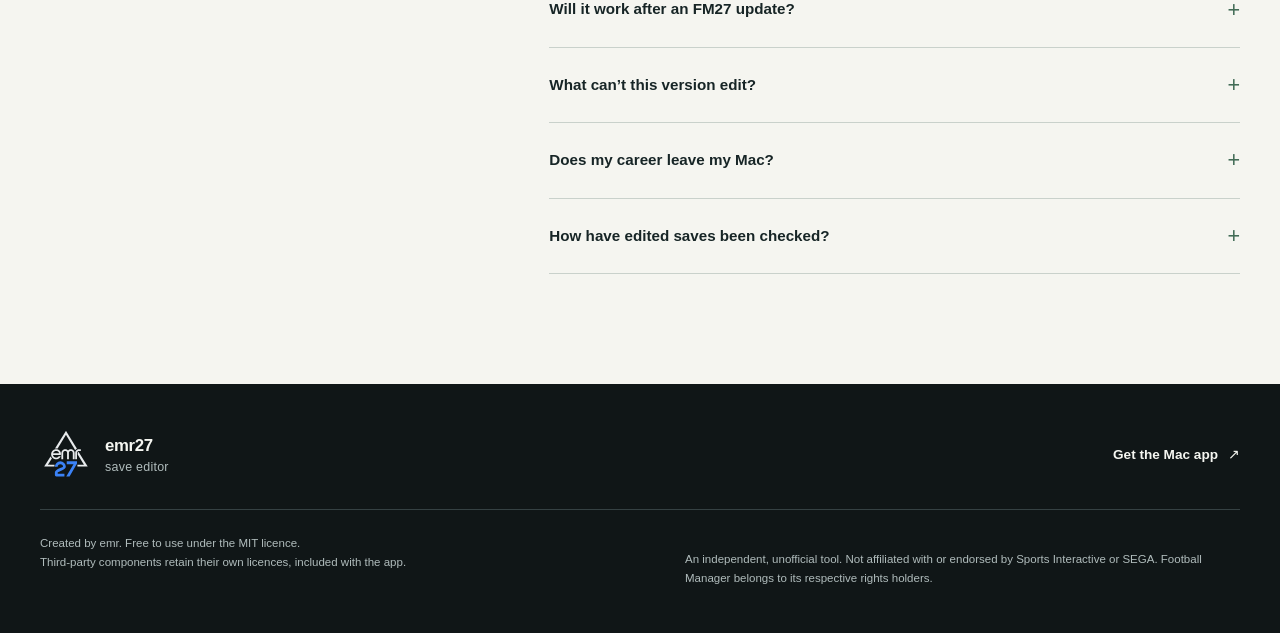
==== commit 05b45875: "Update emr27 release page and feed for 1.4.4" ====
--- a/emr27/index.html
+++ b/emr27/index.html
@@ -25,7 +25,7 @@
   <meta name="twitter:description" content="A free FM27 save editor for Mac. Scout abilities, edit attributes, reputations, player prices and supported contract dates, and manage in-game shortlists. Built for Apple Silicon.">
   <meta name="twitter:image" content="https://www.aribulan.com/emr27/assets/emr27-banner.png">
   <link rel="stylesheet" href="style.css">
-  <script type="application/ld+json">{"@context": "https://schema.org", "@graph": [{"@type": "WebPage", "@id": "https://www.aribulan.com/emr27/", "url": "https://www.aribulan.com/emr27/", "name": "Free FM27 Editor for Mac — emr27 save editor", "description": "A free FM27 save editor for Mac. Scout abilities, edit attributes, reputations, player prices and supported contract dates, and manage in-game shortlists. Built for Apple Silicon.", "inLanguage": "en", "dateModified": "2026-11-12", "primaryImageOfPage": "https://www.aribulan.com/emr27/assets/emr27-banner.png", "mainEntity": {"@id": "https://www.aribulan.com/emr27/#application"}}, {"@type": "SoftwareApplication", "@id": "https://www.aribulan.com/emr27/#application", "name": "emr27 save editor", "url": "https://www.aribulan.com/emr27/", "description": "A free FM27 save editor for Mac. Scout abilities, edit attributes, reputations, player prices and supported contract dates, and manage in-game shortlists. Built for Apple Silicon.", "softwareVersion": "1.4.3", "operatingSystem": "macOS 13 or later (Apple Silicon)", "applicationCategory": "UtilitiesApplication", "softwareRequirements": "FM27 saved career, build 27.0.0+2486695, 27.0.0+2493426, 27.0.1+2494687, and 27.0.1+2503222", "downloadUrl": "https://drive.google.com/file/d/1xjrBhbd4LVgATN_V8yTuR7DKGyGWcsUb/view?usp=share_link", "isAccessibleForFree": true, "offers": {"@type": "Offer", "price": "0", "priceCurrency": "USD"}, "author": {"@type": "Organization", "name": "emr"}, "copyrightHolder": {"@type": "Organization", "name": "emr"}, "license": "https://opensource.org/license/mit", "image": "https://www.aribulan.com/emr27/assets/emr27-banner.png", "screenshot": "https://www.aribulan.com/emr27/assets/emr27-player-profile.png", "releaseNotes": "https://www.aribulan.com/emr27/#updates"}]}</script>
+  <script type="application/ld+json">{"@context": "https://schema.org", "@graph": [{"@type": "WebPage", "@id": "https://www.aribulan.com/emr27/", "url": "https://www.aribulan.com/emr27/", "name": "Free FM27 Editor for Mac — emr27 save editor", "description": "A free FM27 save editor for Mac. Scout abilities, edit attributes, reputations, player prices and supported contract dates, and manage in-game shortlists. Built for Apple Silicon.", "inLanguage": "en", "dateModified": "2026-11-18", "primaryImageOfPage": "https://www.aribulan.com/emr27/assets/emr27-banner.png", "mainEntity": {"@id": "https://www.aribulan.com/emr27/#application"}}, {"@type": "SoftwareApplication", "@id": "https://www.aribulan.com/emr27/#application", "name": "emr27 save editor", "url": "https://www.aribulan.com/emr27/", "description": "A free FM27 save editor for Mac. Scout abilities, edit attributes, reputations, player prices and supported contract dates, and manage in-game shortlists. Built for Apple Silicon.", "softwareVersion": "1.4.4", "operatingSystem": "macOS 13 or later (Apple Silicon)", "applicationCategory": "UtilitiesApplication", "softwareRequirements": "FM27 saved career, build 27.0.0+2486695, 27.0.0+2493426, 27.0.1+2494687, 27.0.1+2503222, and 27.1.0+2505117", "downloadUrl": "https://drive.google.com/file/d/1xjrBhbd4LVgATN_V8yTuR7DKGyGWcsUb/view?usp=share_link", "isAccessibleForFree": true, "offers": {"@type": "Offer", "price": "0", "priceCurrency": "USD"}, "author": {"@type": "Organization", "name": "emr"}, "copyrightHolder": {"@type": "Organization", "name": "emr"}, "license": "https://opensource.org/license/mit", "image": "https://www.aribulan.com/emr27/assets/emr27-banner.png", "screenshot": "https://www.aribulan.com/emr27/assets/emr27-player-profile.png", "releaseNotes": "https://www.aribulan.com/emr27/#updates"}]}</script>
 </head>
 <body>
   <a class="skip-link" href="#main">Skip to content</a>
@@ -41,10 +41,10 @@
   </header>
   <main id="main">
     <section class="hero wrap" id="top" aria-labelledby="hero-title">
-      <div class="hero-topline"><span class="eyebrow"><span class="status-dot" aria-hidden="true"></span>Made for your Mac. Free to use.</span><a class="version-link" href="#updates">v1.4.3 <span aria-hidden="true">↗</span></a></div>
+      <div class="hero-topline"><span class="eyebrow"><span class="status-dot" aria-hidden="true"></span>Made for your Mac. Free to use.</span><a class="version-link" href="#updates">v1.4.4 <span aria-hidden="true">↗</span></a></div>
       <div class="hero-copy">
         <h1 id="hero-title">The free FM27 editor<br>built for <span class="accent">Mac.</span></h1>
-        <div class="hero-intro"><p>A clearer view of your Football Manager 2027 career. Scout the players you want, edit abilities, attributes and reputations, and bring your shortlists back into the game.</p><div class="actions"><a class="button primary" href="https://drive.google.com/file/d/1xjrBhbd4LVgATN_V8yTuR7DKGyGWcsUb/view?usp=share_link">Download for Mac <span aria-hidden="true">↓</span></a><a class="text-link" href="#features">Take a closer look <span aria-hidden="true">↘</span></a></div><p class="micro">Apple Silicon · macOS 13+ · v1.4.3</p></div>
+        <div class="hero-intro"><p>A clearer view of your Football Manager 2027 career. Scout the players you want, edit abilities, attributes and reputations, and bring your shortlists back into the game.</p><div class="actions"><a class="button primary" href="https://drive.google.com/file/d/1xjrBhbd4LVgATN_V8yTuR7DKGyGWcsUb/view?usp=share_link">Download for Mac <span aria-hidden="true">↓</span></a><a class="text-link" href="#features">Take a closer look <span aria-hidden="true">↘</span></a></div><p class="micro">Apple Silicon · macOS 13+ · v1.4.4</p></div>
       </div>
       <figure class="hero-art"><a href="assets/emr27-player-profile.png" aria-label="Open the full-size emr27 player profile screenshot"><img src="assets/emr27-banner.png" srcset="assets/emr27-banner-small.png 1300w, assets/emr27-banner.png 2500w" sizes="(max-width: 1240px) 94vw, 1200px" alt="emr27’s blue 27 triangle logo beside the actual Mac app showing a player’s current ability, potential ability, positions and attributes." width="2500" height="1000" fetchpriority="high" decoding="async"></a><figcaption><span>The Mac app’s player attribute view.</span><span>Open the screenshot <span aria-hidden="true">↗</span></span></figcaption></figure>
       <div class="trust-strip"><span><span aria-hidden="true">↳</span> Native Mac app</span><span><span aria-hidden="true">↳</span> Career data stays local</span><span><span aria-hidden="true">↳</span> Original save kept intact</span><span><span aria-hidden="true">↳</span> No Windows or CrossOver</span></div>
@@ -74,12 +74,13 @@
       </ol>
     </section>
     <section class="download-section" id="download" aria-labelledby="download-title"><div class="wrap download-layout">
-      <div><p class="eyebrow">Free FM27 save editor for Mac</p><h2 id="download-title">Ready for a<br>closer look?</h2><p class="download-intro">Download <strong>emr27 save editor v1.4.3</strong>, extract the ZIP and move the app to Applications. Everything it needs is bundled.</p><div class="actions"><a class="button primary" href="https://drive.google.com/file/d/1xjrBhbd4LVgATN_V8yTuR7DKGyGWcsUb/view?usp=share_link">Download for Mac <span aria-hidden="true">↓</span></a><a class="text-link" href="https://drive.google.com/drive/folders/105I_y6kNkD5j0OReN2bi2jZQ3FB3hrSB?usp=share_link">Browse downloads <span aria-hidden="true">↗</span></a></div><p class="micro">Downloads open in Google Drive.</p></div>
-      <div class="requirements"><h3>Check before you download</h3><dl><div><dt>Mac</dt><dd>Apple Silicon · macOS 13 or later</dd></div><div><dt>Football Manager</dt><dd>FM27 build <strong>27.0.0+2486695, 27.0.0+2493426, 27.0.1+2494687, and 27.0.1+2503222</strong></dd></div><div><dt>Editing mode</dt><dd>Saved careers · single-manager shortlists</dd></div><div><dt>Price</dt><dd>Free to use · MIT licence</dd></div></dl><p class="first-launch">The app is ad-hoc signed and <strong>not Apple-notarized</strong>. If macOS blocks first launch, attempt to open it, then use <strong>System Settings → Privacy &amp; Security → Open Anyway</strong> if you trust the download. <a href="https://support.apple.com/guide/mac-help/open-a-mac-app-from-an-unknown-developer-mh40616/mac">Apple’s first-launch guide <span aria-hidden="true">↗</span></a></p></div>
+      <div><p class="eyebrow">Free FM27 save editor for Mac</p><h2 id="download-title">Ready for a<br>closer look?</h2><p class="download-intro">Download <strong>emr27 save editor v1.4.4</strong>, extract the ZIP and move the app to Applications. Everything it needs is bundled.</p><div class="actions"><a class="button primary" href="https://drive.google.com/file/d/1xjrBhbd4LVgATN_V8yTuR7DKGyGWcsUb/view?usp=share_link">Download for Mac <span aria-hidden="true">↓</span></a><a class="text-link" href="https://drive.google.com/drive/folders/105I_y6kNkD5j0OReN2bi2jZQ3FB3hrSB?usp=share_link">Browse downloads <span aria-hidden="true">↗</span></a></div><p class="micro">Downloads open in Google Drive.</p></div>
+      <div class="requirements"><h3>Check before you download</h3><dl><div><dt>Mac</dt><dd>Apple Silicon · macOS 13 or later</dd></div><div><dt>Football Manager</dt><dd>FM27 build <strong>27.0.0+2486695, 27.0.0+2493426, 27.0.1+2494687, 27.0.1+2503222, and 27.1.0+2505117</strong></dd></div><div><dt>Editing mode</dt><dd>Saved careers · single-manager shortlists</dd></div><div><dt>Price</dt><dd>Free to use · MIT licence</dd></div></dl><p class="first-launch">The app is ad-hoc signed and <strong>not Apple-notarized</strong>. If macOS blocks first launch, attempt to open it, then use <strong>System Settings → Privacy &amp; Security → Open Anyway</strong> if you trust the download. <a href="https://support.apple.com/guide/mac-help/open-a-mac-app-from-an-unknown-developer-mh40616/mac">Apple’s first-launch guide <span aria-hidden="true">↗</span></a></p></div>
     </div></section>
     <section class="section light" id="updates" aria-labelledby="updates-title"><div class="wrap">
       <div class="section-heading"><p class="eyebrow">Release notes</p><h2 id="updates-title">What’s changed.</h2><p class="section-intro">What’s included in each release, with the latest update first. Planned work stays in the roadmap below.</p></div>
-      <div class="releases"><article class="release"><div class="release-meta"><span class="badge">Latest stable</span><strong>v1.4.3</strong><time datetime="2026-11-12">12 November 2026</time></div><div><h3>Compatibility with the latest FM27 build.</h3><ul><li>Open and edit saves from FM27 build 27.0.1+2503222. Previously supported builds remain compatible.</li></ul></div></article>
+      <div class="releases"><article class="release"><div class="release-meta"><span class="badge">Latest stable</span><strong>v1.4.4</strong><time datetime="2026-11-18">18 November 2026</time></div><div><h3>Support for FM27 27.1.</h3><ul><li>Open and edit saves from FM27 build 27.1.0+2505117. Previously supported builds remain compatible.</li></ul></div></article>
+<article class="release"><div class="release-meta"><span class="badge">Previous release</span><strong>v1.4.3</strong><time datetime="2026-11-12">12 November 2026</time></div><div><h3>Compatibility with the latest FM27 build.</h3><ul><li>Open and edit saves from FM27 build 27.0.1+2503222. Previously supported builds remain compatible.</li></ul></div></article>
 <article class="release"><div class="release-meta"><span class="badge">Previous release</span><strong>v1.4.2</strong><time datetime="2026-11-11">11 November 2026</time></div><div><h3>Support for FM27 27.0.1.</h3><ul><li>Open and edit saves from FM27 build 27.0.1+2494687. The two previously supported builds remain compatible.</li></ul></div></article>
 <article class="release"><div class="release-meta"><span class="badge">Previous release</span><strong>v1.4.1</strong><time datetime="2026-11-03">3 November 2026</time></div><div><h3>Compatibility with the FM27 update.</h3><ul><li>Open and edit saves from FM27 build 27.0.0+2493426. Saves from build 27.0.0+2486695 remain supported.</li></ul></div></article>
 <article class="release"><div class="release-meta"><span class="badge">Previous release</span><strong>v1.4.0</strong><time datetime="2026-11-03">3 November 2026</time></div><div><h3>Find players across the career.</h3><ul><li>Show or filter Registration status to distinguish a registered club, no registered team, and an unresolved club.</li><li>Type uid:123 to look up one exact database UID within the current scope.</li><li>Choose Search All Players from an empty scoped result to widen the scope while preserving your search and filters.</li></ul></div></article>
@@ -92,7 +93,7 @@
     </div></section>
     <section class="section wrap" id="roadmap" aria-labelledby="roadmap-title">
       <div class="section-heading"><p class="eyebrow">On the roadmap</p><h2 id="roadmap-title">Where we’re heading.</h2><p class="section-intro">A focused set of improvements, starting with everyday usability. Plans can change; these are priorities, not promised release dates.</p></div>
-      <div class="roadmap"><article class="roadmap-row"><span class="badge">In progress · staged delivery</span><h3>More player and club detail</h3><p>Extend verified viewing and editing beyond the released identity, reputation, pricing, guarded contract-date, recognized recovery and stadium panels. Broader player details and club location, status, facilities and reputation remain under investigation.</p></article><article class="roadmap-row"><span class="badge">Research in progress</span><h3>Find players who would join</h3><p>Investigate club-specific transfer and loan interest. Unknown interest will stay separate from rejection; this filter is not available yet.</p></article><article class="roadmap-row"><span class="badge">Planned · further stages</span><h3>Deeper career editing</h3><p>Complete contracts and clauses, broader injury and ban editing, promises and saved youth candidates. Current terms have guarded date editing; recognized recovery has duration editing. Other record states and consistent transfers/loans need further verified support.</p></article><article class="roadmap-row"><span class="badge">Planned</span><h3>Beyond the player profile</h3><p>Competition rules, nationality and international records, national-team settings, officials and awards. Each area needs verified game-format support before editing is offered.</p></article></div><p class="update-date">Last reviewed <time datetime="2026-11-12">12 November 2026</time>.</p>
+      <div class="roadmap"><article class="roadmap-row"><span class="badge">In progress · staged delivery</span><h3>More player and club detail</h3><p>Extend verified viewing and editing beyond the released identity, reputation, pricing, guarded contract-date, recognized recovery and stadium panels. Broader player details and club location, status, facilities and reputation remain under investigation.</p></article><article class="roadmap-row"><span class="badge">Research in progress</span><h3>Find players who would join</h3><p>Investigate club-specific transfer and loan interest. Unknown interest will stay separate from rejection; this filter is not available yet.</p></article><article class="roadmap-row"><span class="badge">Planned · further stages</span><h3>Deeper career editing</h3><p>Complete contracts and clauses, broader injury and ban editing, promises and saved youth candidates. Current terms have guarded date editing; recognized recovery has duration editing. Other record states and consistent transfers/loans need further verified support.</p></article><article class="roadmap-row"><span class="badge">Planned</span><h3>Beyond the player profile</h3><p>Competition rules, nationality and international records, national-team settings, officials and awards. Each area needs verified game-format support before editing is offered.</p></article></div><p class="update-date">Last reviewed <time datetime="2026-11-18">18 November 2026</time>.</p>
     </section>
     <section class="section light" id="faq" aria-labelledby="faq-title"><div class="wrap faq-layout">
       <div><p class="eyebrow">A few useful answers</p><h2 id="faq-title">Before you<br>open a save.</h2></div>
@@ -101,7 +102,7 @@
         <details><summary>Does it edit the running game?</summary><div><p>It edits saved career files. Save in Football Manager, open that save in the app, then use Save Edited Copy. Changes appear in FM after you load the new copy. No Windows, CrossOver, separate Python installation or running game is required.</p></div></details>
         <details><summary>Can I see and edit current and potential ability?</summary><div><p>Yes. Current Ability and Potential Ability are viewable and editable from 1 to 200; visible attributes are editable from 1 to 20. FM may rebalance attributes to match current ability. Potential ability is a development ceiling, not a guarantee of progress.</p></div></details>
         <details><summary>Do the shortlists work in Football Manager?</summary><div><p>Yes, for the real lists embedded in supported single-manager careers. Edit list membership or create a new list, save an edited career copy and load it in FM. Standalone <code>.fmf</code> shortlist import and export are not supported. FM’s recruitment views may hide your own club’s players even when they belong to a list.</p></div></details>
-        <details><summary>Will it work after an FM27 update?</summary><div><p>Only build <strong>27.0.0+2486695, 27.0.0+2493426, 27.0.1+2494687, and 27.0.1+2503222</strong> is currently supported. Other builds are rejected rather than edited with an unverified format. Check these release notes before using a newer game version.</p></div></details>
+        <details><summary>Will it work after an FM27 update?</summary><div><p>Only build <strong>27.0.0+2486695, 27.0.0+2493426, 27.0.1+2494687, 27.0.1+2503222, and 27.1.0+2505117</strong> is currently supported. Other builds are rejected rather than edited with an unverified format. Check these release notes before using a newer game version.</p></div></details>
         <details><summary>What can’t this version edit?</summary><div><p>Only corroborated current contract dates and recognized active recovery durations are editable. Wages, clauses, loans, full injury editing, bans, promises, transfers, club finances and staff are not supported. Stored medical episodes and stadium details stay read only; records do not establish complete history or fitness. Positive EUR prices are editable, but clearing/zero prices and FM’s displayed valuation range are not supported. Positions and feet are view only; media descriptions and unverified hidden or personality fields are not exposed. Some registration links remain unresolved; competition scopes appear only where membership can be read.</p></div></details>
         <details><summary>Does my career leave my Mac?</summary><div><p>Career processing happens locally in the Mac app; no save upload is required. This webpage is for information and downloads, and does not accept career files. Downloading the app uses Google Drive.</p></div></details>
         <details><summary>How have edited saves been checked?</summary><div><p>Disposable edited careers have been loaded in FM to confirm an attribute edit, reputation edits including zero and 10,000, and shortlist creation, membership changes, renaming and deletion. Automated checks also verify read-back and archive preservation. Long-term development, list expiry and re-saving behaviour have not been separately verified. Keep your original career as a backup.</p></div></details>
